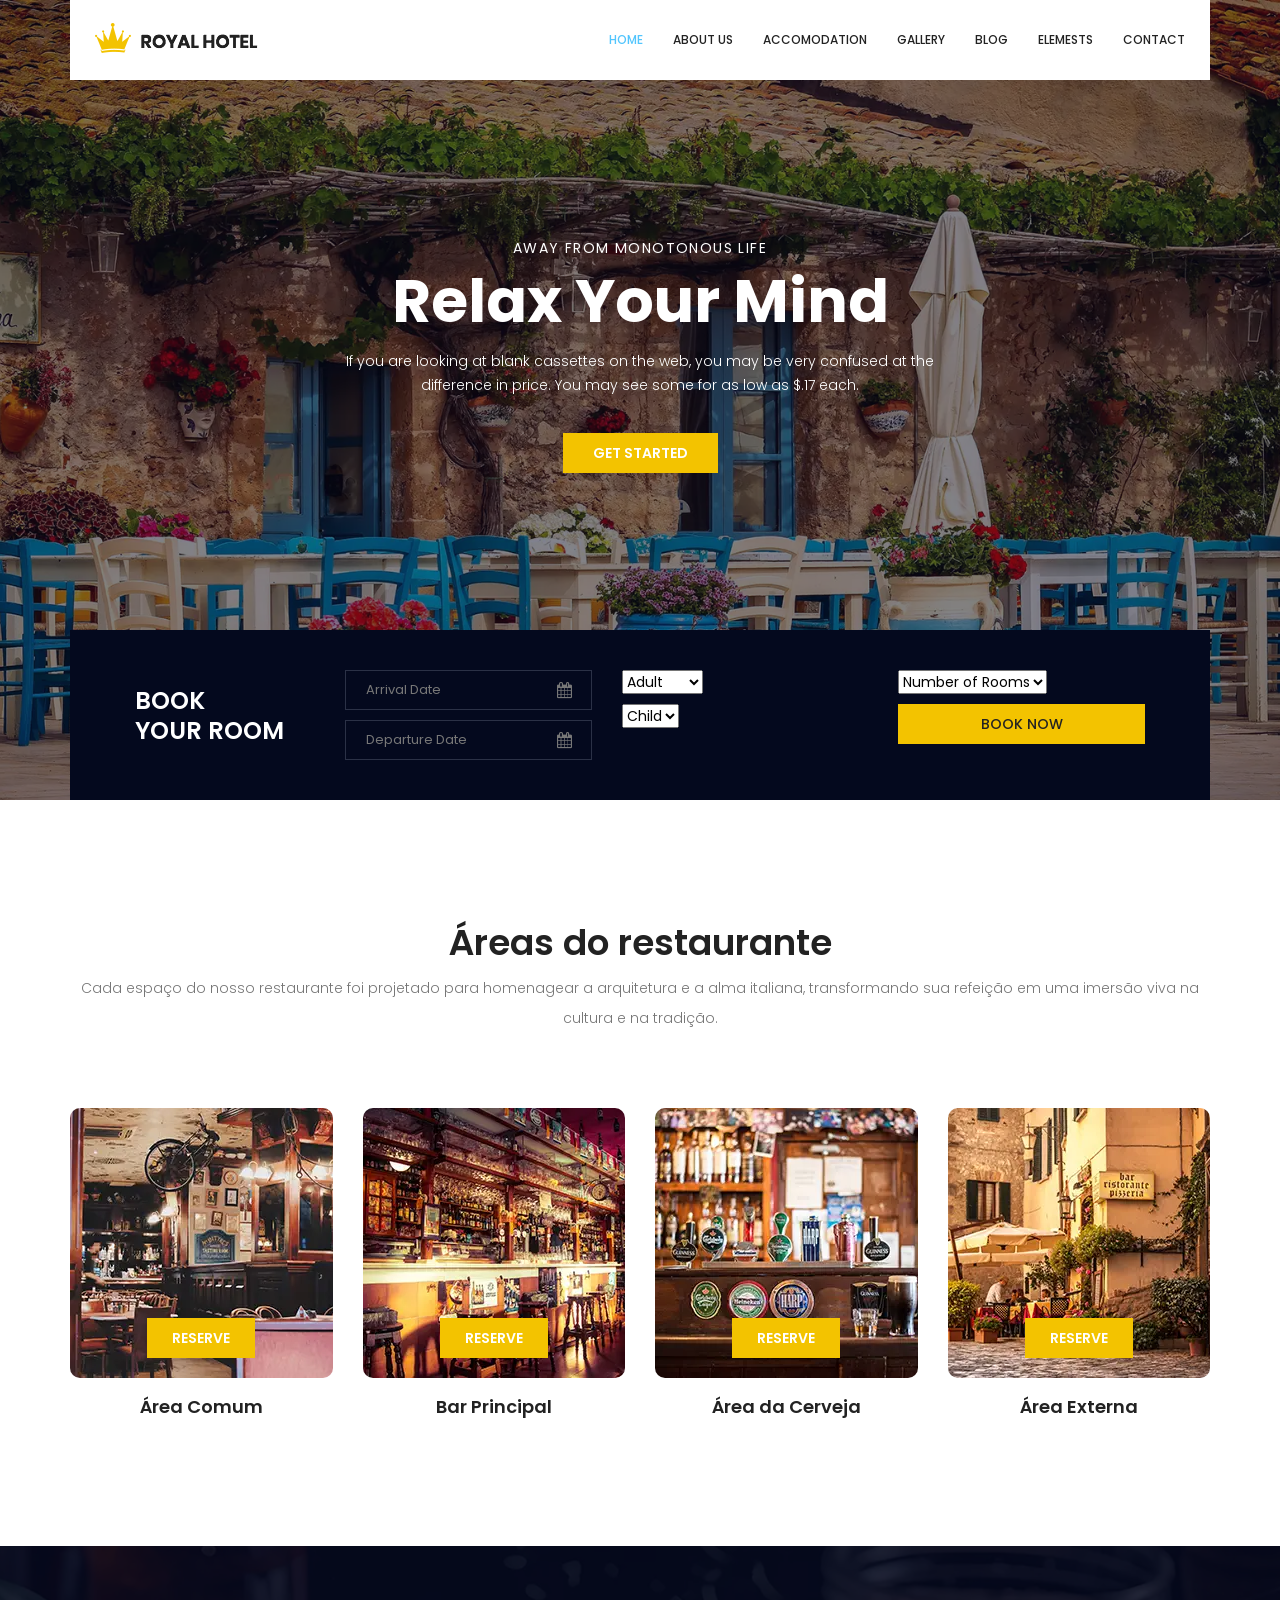
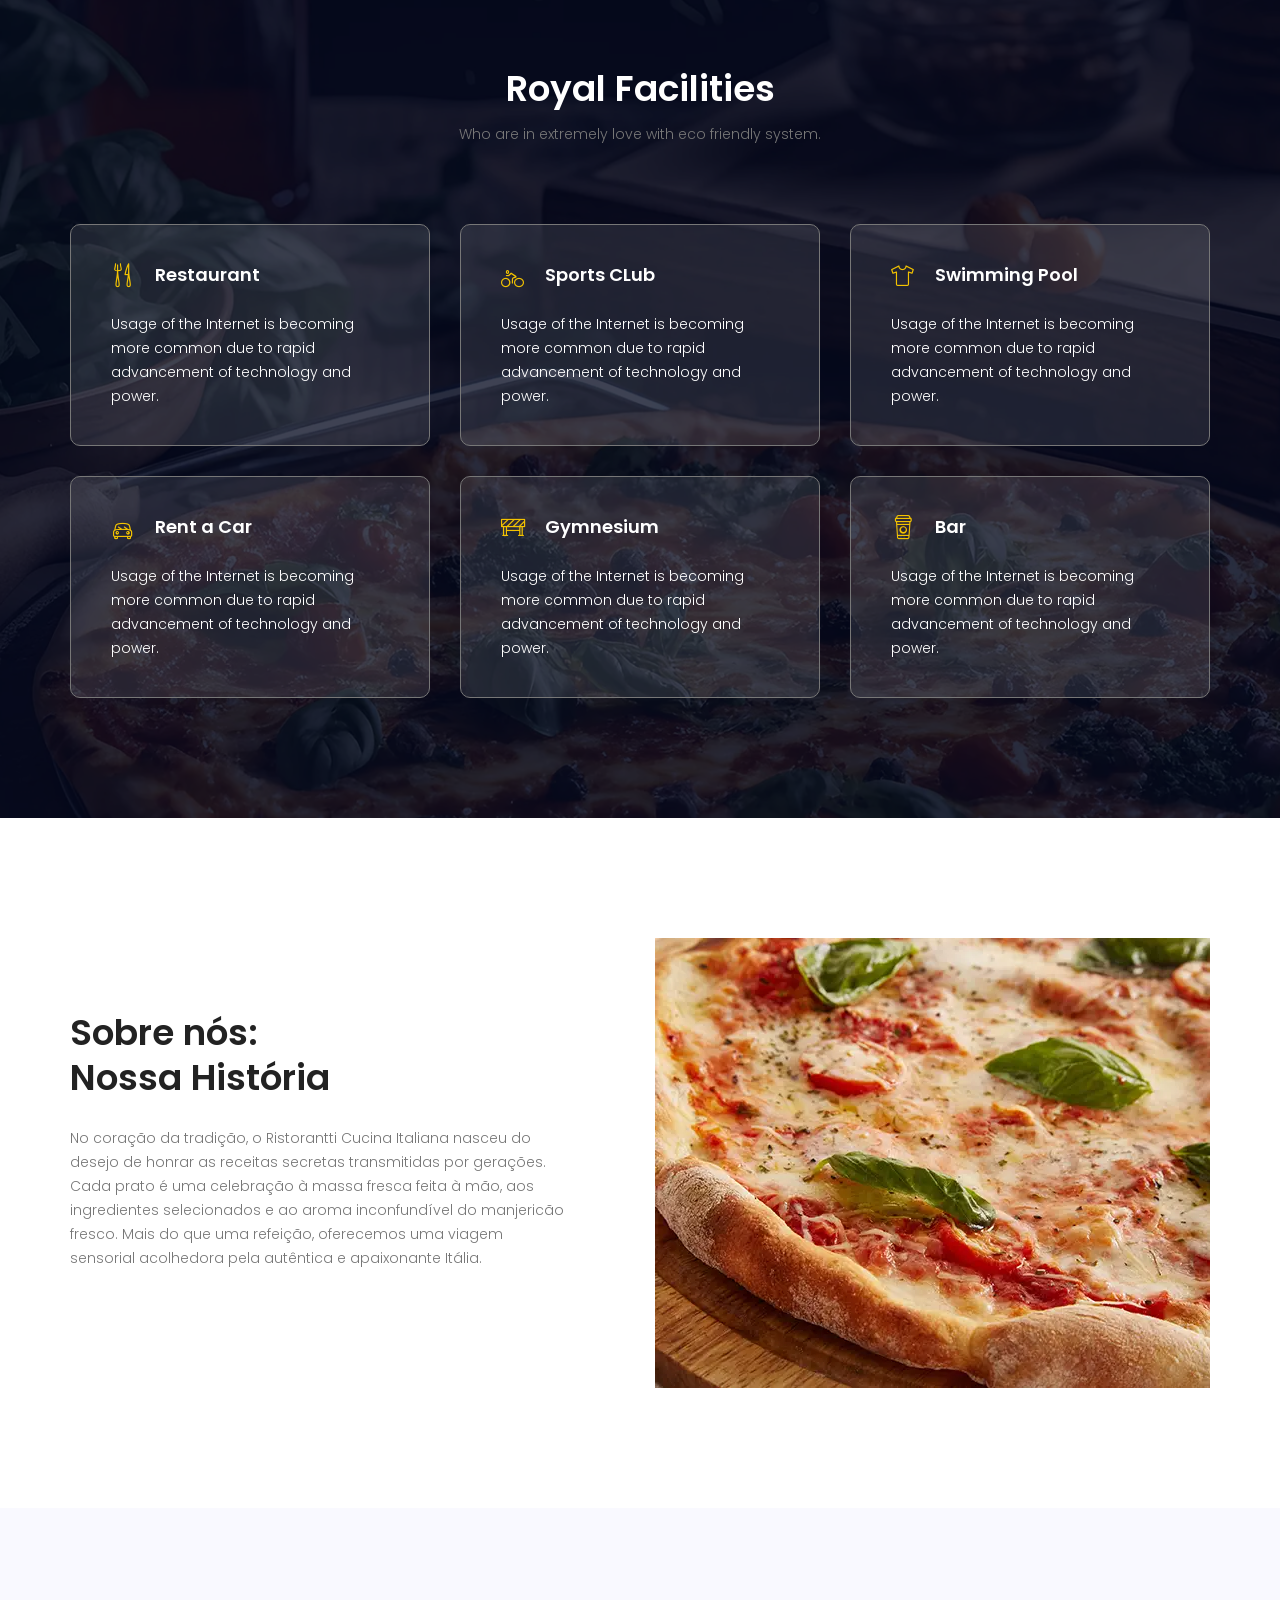
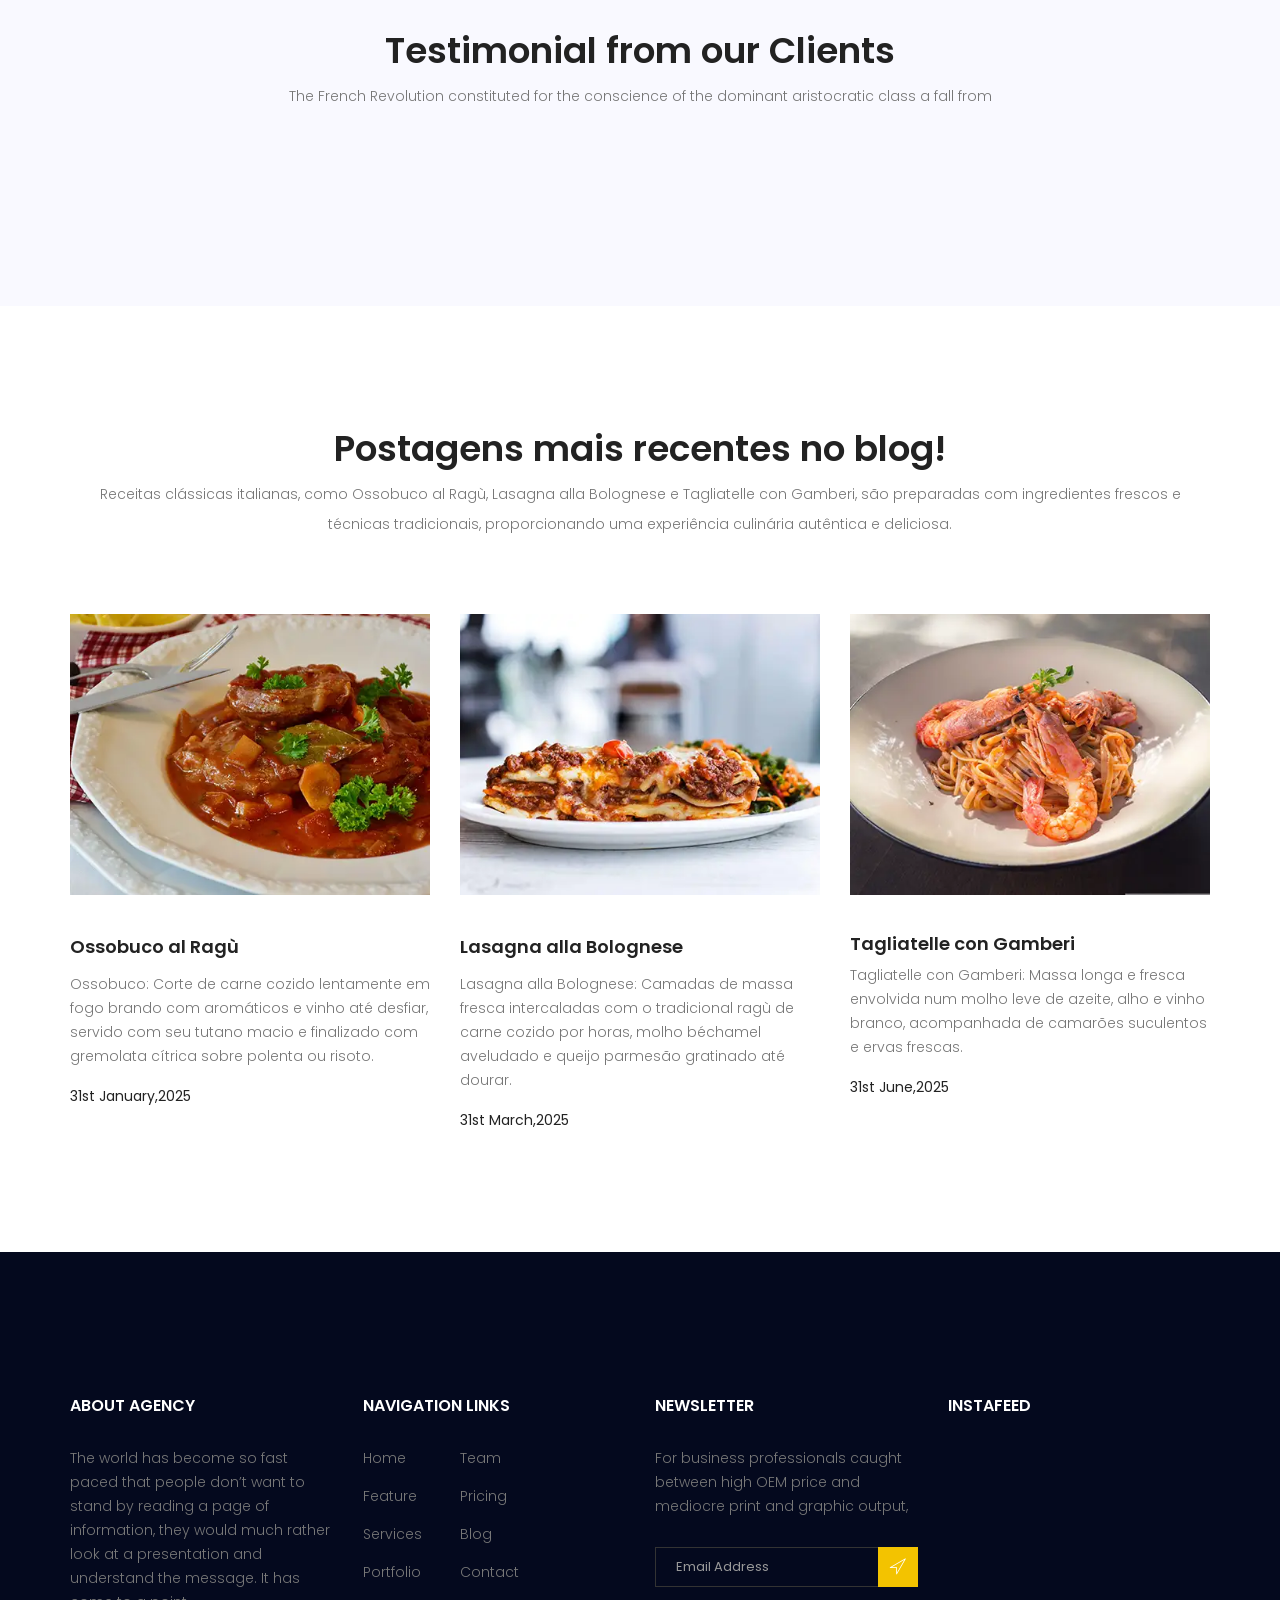
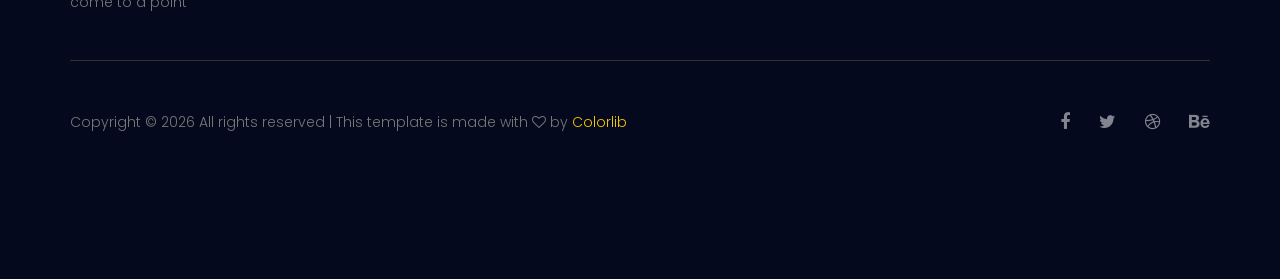
==== royal-master/index.html @ 8caa5939 "versão restaurante italiano - index" ====
<!doctype html>
<html lang="en">
  <head>
    <!-- Required meta tags -->
    <meta charset="utf-8" />
    <meta
      name="viewport"
      content="width=device-width, initial-scale=1, shrink-to-fit=no"
    />
    <link rel="icon" href="image/favicon.png" type="image/png" />
    <title>Royal Hotel</title>
    <!-- Bootstrap CSS -->
    <link rel="stylesheet" href="css/bootstrap.css" />
    <link rel="stylesheet" href="vendors/linericon/style.css" />
    <link rel="stylesheet" href="css/font-awesome.min.css" />
    <link rel="stylesheet" href="vendors/owl-carousel/owl.carousel.min.css" />
    <link
      rel="stylesheet"
      href="vendors/bootstrap-datepicker/bootstrap-datetimepicker.min.css"
    />
    <link rel="stylesheet" href="vendors/nice-select/css/nice-select.css" />
    <link rel="stylesheet" href="vendors/owl-carousel/owl.carousel.min.css" />
    <!-- main css -->
    <link rel="stylesheet" href="css/style.css" />
    <link rel="stylesheet" href="css/responsive.css" />
  </head>
  <body>
    <!--================Header Area =================-->
    <header class="header_area">
      <div class="container">
        <nav class="navbar navbar-expand-lg navbar-light">
          <!-- Brand and toggle get grouped for better mobile display -->
          <a class="navbar-brand logo_h" href="index.html"
            ><img src="image/Logo.png" alt=""
          /></a>
          <button
            class="navbar-toggler"
            type="button"
            data-toggle="collapse"
            data-target="#navbarSupportedContent"
            aria-controls="navbarSupportedContent"
            aria-expanded="false"
            aria-label="Toggle navigation"
          >
            <span class="icon-bar"></span>
            <span class="icon-bar"></span>
            <span class="icon-bar"></span>
          </button>
          <!-- Collect the nav links, forms, and other content for toggling -->
          <div
            class="collapse navbar-collapse offset"
            id="navbarSupportedContent"
          >
            <ul class="nav navbar-nav menu_nav ml-auto">
              <li class="nav-item active">
                <a class="nav-link" href="index.html">Home</a>
              </li>
              <li class="nav-item">
                <a class="nav-link" href="about.html">About us</a>
              </li>
              <li class="nav-item">
                <a class="nav-link" href="accomodation.html">Accomodation</a>
              </li>
              <li class="nav-item">
                <a class="nav-link" href="gallery.html">Gallery</a>
              </li>
              <li class="nav-item submenu dropdown">
                <a
                  href="#"
                  class="nav-link dropdown-toggle"
                  data-toggle="dropdown"
                  role="button"
                  aria-haspopup="true"
                  aria-expanded="false"
                  >Blog</a
                >
                <ul class="dropdown-menu">
                  <li class="nav-item">
                    <a class="nav-link" href="blog.html">Blog</a>
                  </li>
                  <li class="nav-item">
                    <a class="nav-link" href="blog-single.html">Blog Details</a>
                  </li>
                </ul>
              </li>
              <li class="nav-item">
                <a class="nav-link" href="elements.html">Elemests</a>
              </li>
              <li class="nav-item">
                <a class="nav-link" href="contact.html">Contact</a>
              </li>
            </ul>
          </div>
        </nav>
      </div>
    </header>
    <!--================Header Area =================-->

    <!--================Banner Area =================-->
    <section class="banner_area">
      <div class="booking_table d_flex align-items-center">
        <div
          class="overlay bg-parallax"
          data-stellar-ratio="0.9"
          data-stellar-vertical-offset="0"
          data-background=""
        ></div>
        <div class="container">
          <div class="banner_content text-center">
            <h6>Away from monotonous life</h6>
            <h2>Relax Your Mind</h2>
            <p>
              If you are looking at blank cassettes on the web, you may be very
              confused at the<br />
              difference in price. You may see some for as low as $.17 each.
            </p>
            <a href="#" class="btn theme_btn button_hover">Get Started</a>
          </div>
        </div>
      </div>
      <div class="hotel_booking_area position">
        <div class="container">
          <div class="hotel_booking_table">
            <div class="col-md-3">
              <h2>
                Book<br />
                Your Room
              </h2>
            </div>
            <div class="col-md-9">
              <div class="boking_table">
                <div class="row">
                  <div class="col-md-4">
                    <div class="book_tabel_item">
                      <div class="form-group">
                        <div class="input-group date" id="datetimepicker11">
                          <input
                            type="text"
                            class="form-control"
                            placeholder="Arrival Date"
                          />
                          <span class="input-group-addon">
                            <i class="fa fa-calendar" aria-hidden="true"></i>
                          </span>
                        </div>
                      </div>
                      <div class="form-group">
                        <div class="input-group date" id="datetimepicker1">
                          <input
                            type="text"
                            class="form-control"
                            placeholder="Departure Date"
                          />
                          <span class="input-group-addon">
                            <i class="fa fa-calendar" aria-hidden="true"></i>
                          </span>
                        </div>
                      </div>
                    </div>
                  </div>
                  <div class="col-md-4">
                    <div class="book_tabel_item">
                      <div class="input-group">
                        <select class="wide">
                          <option data-display="Adult">Adult</option>
                          <option value="1">Old</option>
                          <option value="2">Younger</option>
                          <option value="3">Potato</option>
                        </select>
                      </div>
                      <div class="input-group">
                        <select class="wide">
                          <option data-display="Child">Child</option>
                          <option value="1">Child</option>
                          <option value="2">Baby</option>
                          <option value="3">Child</option>
                        </select>
                      </div>
                    </div>
                  </div>
                  <div class="col-md-4">
                    <div class="book_tabel_item">
                      <div class="input-group">
                        <select class="wide">
                          <option data-display="Child">Number of Rooms</option>
                          <option value="1">Room 01</option>
                          <option value="2">Room 02</option>
                          <option value="3">Room 03</option>
                        </select>
                      </div>
                      <a class="book_now_btn button_hover" href="#">Book Now</a>
                    </div>
                  </div>
                </div>
              </div>
            </div>
          </div>
        </div>
      </div>
    </section>
    <!--================Banner Area =================-->

    <!--================ Accomodation Area  =================-->
    <section class="accomodation_area section_gap">
      <div class="container">
        <div class="section_title text-center">
          <h2 class="title_color">Áreas do restaurante</h2>
          <p>
            Cada espaço do nosso restaurante foi projetado para homenagear 
            a arquitetura e a alma italiana, transformando sua refeição em 
            uma imersão viva na cultura e na tradição.
          </p>
        </div>
        <div class="row mb_30">
          <div class="col-lg-3 col-sm-6">
            <div class="accomodation_item text-center">
              <div class="hotel_img">
                <img
                  src="image/interno1.webp"
                  alt="imagem interna do restaurante"
                />
                <a href="#" class="btn theme_btn button_hover">Reserve</a>
              </div>
              <a href="#"><h4 class="sec_h4">Área Comum</h4></a>
            </div>
          </div>
          <div class="col-lg-3 col-sm-6">
            <div class="accomodation_item text-center">
              <div class="hotel_img">
                <img src="image/interno2.webp" alt="imagem interna do bar" />
                <a href="#" class="btn theme_btn button_hover">Reserve</a>
              </div>
              <a href="#"><h4 class="sec_h4">Bar Principal</h4></a>
            </div>
          </div>
          <div class="col-lg-3 col-sm-6">
            <div class="accomodation_item text-center">
              <div class="hotel_img">
                <img src="image/interno3.webp" alt="imagem do bar" />
                <a href="#" class="btn theme_btn button_hover">Reserve</a>
              </div>
              <a href="#"><h4 class="sec_h4">Área da Cerveja</h4></a>
            </div>
          </div>
          <div class="col-lg-3 col-sm-6">
            <div class="accomodation_item text-center">
              <div class="hotel_img">
                <img
                  src="image/interno4.webp"
                  alt="imagem externa do restaurante"
                />
                <a href="#" class="btn theme_btn button_hover">Reserve</a>
              </div>
              <a href="#"><h4 class="sec_h4">Área Externa</h4></a>
            </div>
          </div>
        </div>
      </div>
    </section>
    <!--================ Accomodation Area  =================-->

    <!--================ Facilities Area  =================-->
    <section class="facilities_area section_gap">
      <div
        class="overlay bg-parallax"
        data-stellar-ratio="0.8"
        data-stellar-vertical-offset="0"
        data-background=""
      ></div>
      <div class="container">
        <div class="section_title text-center">
          <h2 class="title_w">Royal Facilities</h2>
          <p>Who are in extremely love with eco friendly system.</p>
        </div>
        <div class="row mb_30">
          <div class="col-lg-4 col-md-6">
            <div class="facilities_item">
              <h4 class="sec_h4"><i class="lnr lnr-dinner"></i>Restaurant</h4>
              <p>
                Usage of the Internet is becoming more common due to rapid
                advancement of technology and power.
              </p>
            </div>
          </div>
          <div class="col-lg-4 col-md-6">
            <div class="facilities_item">
              <h4 class="sec_h4"><i class="lnr lnr-bicycle"></i>Sports CLub</h4>
              <p>
                Usage of the Internet is becoming more common due to rapid
                advancement of technology and power.
              </p>
            </div>
          </div>
          <div class="col-lg-4 col-md-6">
            <div class="facilities_item">
              <h4 class="sec_h4"><i class="lnr lnr-shirt"></i>Swimming Pool</h4>
              <p>
                Usage of the Internet is becoming more common due to rapid
                advancement of technology and power.
              </p>
            </div>
          </div>
          <div class="col-lg-4 col-md-6">
            <div class="facilities_item">
              <h4 class="sec_h4"><i class="lnr lnr-car"></i>Rent a Car</h4>
              <p>
                Usage of the Internet is becoming more common due to rapid
                advancement of technology and power.
              </p>
            </div>
          </div>
          <div class="col-lg-4 col-md-6">
            <div class="facilities_item">
              <h4 class="sec_h4">
                <i class="lnr lnr-construction"></i>Gymnesium
              </h4>
              <p>
                Usage of the Internet is becoming more common due to rapid
                advancement of technology and power.
              </p>
            </div>
          </div>
          <div class="col-lg-4 col-md-6">
            <div class="facilities_item">
              <h4 class="sec_h4"><i class="lnr lnr-coffee-cup"></i>Bar</h4>
              <p>
                Usage of the Internet is becoming more common due to rapid
                advancement of technology and power.
              </p>
            </div>
          </div>
        </div>
      </div>
    </section>
    <!--================ Facilities Area  =================-->

    <!--================ About History Area  =================-->
    <section class="about_history_area section_gap">
      <div class="container">
        <div class="row">
          <div class="col-md-6 d_flex align-items-center">
            <div class="about_content">
              <h2 class="title title_color">
                Sobre nós: <br />Nossa História<br />
              </h2>
              <p>
                No coração da tradição, o Ristorantti Cucina Italiana nasceu 
                do desejo de honrar as receitas secretas transmitidas por gerações. 
                Cada prato é uma celebração à massa fresca feita à mão, aos ingredientes 
                selecionados e ao aroma inconfundível do manjericão fresco. Mais do que uma 
                refeição, oferecemos uma viagem sensorial acolhedora pela autêntica e apaixonante Itália.
              </p>
            </div>
          </div>
          <div class="col-md-6">
            <img class="img-fluid" src="image/pizza1.webp" alt="img" />
          </div>
        </div>
      </div>
    </section>
    <!--================ About History Area  =================-->

    <!--================ Testimonial Area  =================-->
    <section class="testimonial_area section_gap">
      <div class="container">
        <div class="section_title text-center">
          <h2 class="title_color">Testimonial from our Clients</h2>
          <p>
            The French Revolution constituted for the conscience of the dominant
            aristocratic class a fall from
          </p>
        </div>
        <div class="testimonial_slider owl-carousel">
          <div class="media testimonial_item">
            <img class="rounded-circle" src="image/testtimonial-1.jpg" alt="" />
            <div class="media-body">
              <p>
                As conscious traveling Paupers we must always be concerned about
                our dear Mother Earth. If you think about it, you travel across
                her face, and She is the
              </p>
              <a href="#"><h4 class="sec_h4">Fanny Spencer</h4></a>
              <div class="star">
                <a href="#"><i class="fa fa-star"></i></a>
                <a href="#"><i class="fa fa-star"></i></a>
                <a href="#"><i class="fa fa-star"></i></a>
                <a href="#"><i class="fa fa-star"></i></a>
                <a href="#"><i class="fa fa-star-half-o"></i></a>
              </div>
            </div>
          </div>
          <div class="media testimonial_item">
            <img class="rounded-circle" src="image/testtimonial-1.jpg" alt="" />
            <div class="media-body">
              <p>
                As conscious traveling Paupers we must always be concerned about
                our dear Mother Earth. If you think about it, you travel across
                her face, and She is the
              </p>
              <a href="#"><h4 class="sec_h4">Fanny Spencer</h4></a>
              <div class="star">
                <a href="#"><i class="fa fa-star"></i></a>
                <a href="#"><i class="fa fa-star"></i></a>
                <a href="#"><i class="fa fa-star"></i></a>
                <a href="#"><i class="fa fa-star"></i></a>
                <a href="#"><i class="fa fa-star-half-o"></i></a>
              </div>
            </div>
          </div>
          <div class="media testimonial_item">
            <img class="rounded-circle" src="image/testtimonial-1.jpg" alt="" />
            <div class="media-body">
              <p>
                As conscious traveling Paupers we must always be concerned about
                our dear Mother Earth. If you think about it, you travel across
                her face, and She is the
              </p>
              <a href="#"><h4 class="sec_h4">Fanny Spencer</h4></a>
              <div class="star">
                <a href="#"><i class="fa fa-star"></i></a>
                <a href="#"><i class="fa fa-star"></i></a>
                <a href="#"><i class="fa fa-star"></i></a>
                <a href="#"><i class="fa fa-star"></i></a>
                <a href="#"><i class="fa fa-star-half-o"></i></a>
              </div>
            </div>
          </div>
          <div class="media testimonial_item">
            <img class="rounded-circle" src="image/testtimonial-1.jpg" alt="" />
            <div class="media-body">
              <p>
                As conscious traveling Paupers we must always be concerned about
                our dear Mother Earth. If you think about it, you travel across
                her face, and She is the
              </p>
              <a href="#"><h4 class="sec_h4">Fanny Spencer</h4></a>
              <div class="star">
                <a href="#"><i class="fa fa-star"></i></a>
                <a href="#"><i class="fa fa-star"></i></a>
                <a href="#"><i class="fa fa-star"></i></a>
                <a href="#"><i class="fa fa-star"></i></a>
                <a href="#"><i class="fa fa-star-half-o"></i></a>
              </div>
            </div>
          </div>
        </div>
      </div>
    </section>
    <!--================ Testimonial Area  =================-->

    <!--================ Latest Blog Area  =================-->
    <section class="latest_blog_area section_gap">
      <div class="container">
        <div class="section_title text-center">
          <h2 class="title_color">Postagens mais recentes no blog!</h2>
          <p>
            Receitas clássicas italianas, como Ossobuco al Ragù, 
            Lasagna alla Bolognese e Tagliatelle con Gamberi, são 
            preparadas com ingredientes frescos e técnicas tradicionais, 
            proporcionando uma experiência culinária autêntica e deliciosa.
          </p>
        </div>
        <div class="row mb_30">
          <div class="col-lg-4 col-md-6">
            <div class="single-recent-blog-post">
              <div class="thumb">
                <img
                  class="img-fluid"
                  src="image/blog/ossobuco.webp"
                  alt="post"
                />
              </div>
              <div class="details">
                <a href="#"><h4 class="sec_h4">Ossobuco al Ragù</h4></a>
                <p>
                  Ossobuco: Corte de carne cozido lentamente em fogo brando com
                  aromáticos e vinho até desfiar, servido com seu tutano macio e
                  finalizado com gremolata cítrica sobre polenta ou risoto.
                </p>
                <h6 class="date title_color">31st January,2025</h6>
              </div>
            </div>
          </div>
          <div class="col-lg-4 col-md-6">
            <div class="single-recent-blog-post">
              <div class="thumb">
                <img
                  class="img-fluid"
                  src="image/blog/lasanha.webp"
                  alt="post"
                />
              </div>
              <div class="details">
                <a href="#"><h4 class="sec_h4">Lasagna alla Bolognese</h4></a>
                <p>
                  Lasagna alla Bolognese: Camadas de massa 
                  fresca intercaladas com o tradicional 
                  ragù de carne cozido por horas, molho béchamel aveludado 
                  e queijo parmesão gratinado até dourar.
                </p>
                <h6 class="date title_color">31st March,2025</h6>
              </div>
            </div>
          </div>
          <div class="col-lg-4 col-md-6">
            <div class="single-recent-blog-post">
              <div class="thumb">
                <img
                  class="img-fluid"
                  src="image/blog/shrimp-pasta.webp"
                  alt="post"
                />
              </div>
              <div class="details">
                </div>
                <a href="#"
                  ><h4 class="sec_h4">
                    Tagliatelle con Gamberi
                  </h4></a
                >
                <p>
                  Tagliatelle con Gamberi: Massa longa e fresca envolvida
                   num molho leve de azeite, 
                  alho e vinho branco, acompanhada de camarões 
                  suculentos e ervas frescas.
                </p>
                <h6 class="date title_color">31st June,2025</h6>
              </div>
            </div>
          </div>
        </div>
      </div>
    </section>
    <!--================ Recent Area  =================-->

    <!--================ start footer Area  =================-->
    <footer class="footer-area section_gap">
      <div class="container">
        <div class="row">
          <div class="col-lg-3 col-md-6 col-sm-6">
            <div class="single-footer-widget">
              <h6 class="footer_title">About Agency</h6>
              <p>
                The world has become so fast paced that people don’t want to
                stand by reading a page of information, they would much rather
                look at a presentation and understand the message. It has come
                to a point
              </p>
            </div>
          </div>
          <div class="col-lg-3 col-md-6 col-sm-6">
            <div class="single-footer-widget">
              <h6 class="footer_title">Navigation Links</h6>
              <div class="row">
                <div class="col-4">
                  <ul class="list_style">
                    <li><a href="#">Home</a></li>
                    <li><a href="#">Feature</a></li>
                    <li><a href="#">Services</a></li>
                    <li><a href="#">Portfolio</a></li>
                  </ul>
                </div>
                <div class="col-4">
                  <ul class="list_style">
                    <li><a href="#">Team</a></li>
                    <li><a href="#">Pricing</a></li>
                    <li><a href="#">Blog</a></li>
                    <li><a href="#">Contact</a></li>
                  </ul>
                </div>
              </div>
            </div>
          </div>
          <div class="col-lg-3 col-md-6 col-sm-6">
            <div class="single-footer-widget">
              <h6 class="footer_title">Newsletter</h6>
              <p>
                For business professionals caught between high OEM price and
                mediocre print and graphic output,
              </p>
              <div id="mc_embed_signup">
                <form
                  target="_blank"
                  action="https://spondonit.us12.list-manage.com/subscribe/post?u=1462626880ade1ac87bd9c93a&amp;id=92a4423d01"
                  method="get"
                  class="subscribe_form relative"
                >
                  <div class="input-group d-flex flex-row">
                    <input
                      name="EMAIL"
                      placeholder="Email Address"
                      onfocus="this.placeholder = ''"
                      onblur="this.placeholder = 'Email Address '"
                      required=""
                      type="email"
                    />
                    <button class="btn sub-btn">
                      <span class="lnr lnr-location"></span>
                    </button>
                  </div>
                  <div class="mt-10 info"></div>
                </form>
              </div>
            </div>
          </div>
          <div class="col-lg-3 col-md-6 col-sm-6">
            <div class="single-footer-widget instafeed">
              <h6 class="footer_title">InstaFeed</h6>
              <ul class="list_style instafeed d-flex flex-wrap">
                <li><img src="image/instagram/Image-01.jpg" alt="" /></li>
                <li><img src="image/instagram/Image-02.jpg" alt="" /></li>
                <li><img src="image/instagram/Image-03.jpg" alt="" /></li>
                <li><img src="image/instagram/Image-04.jpg" alt="" /></li>
                <li><img src="image/instagram/Image-05.jpg" alt="" /></li>
                <li><img src="image/instagram/Image-06.jpg" alt="" /></li>
                <li><img src="image/instagram/Image-07.jpg" alt="" /></li>
                <li><img src="image/instagram/Image-08.jpg" alt="" /></li>
              </ul>
            </div>
          </div>
        </div>
        <div class="border_line"></div>
        <div
          class="row footer-bottom d-flex justify-content-between align-items-center"
        >
          <p class="col-lg-8 col-sm-12 footer-text m-0">
            <!-- Link back to Colorlib can't be removed. Template is licensed under CC BY 3.0. -->
            Copyright &copy;
            <script>
              document.write(new Date().getFullYear());
            </script>
            All rights reserved | This template is made with
            <i class="fa fa-heart-o" aria-hidden="true"></i> by
            <a href="https://colorlib.com" target="_blank">Colorlib</a>
            <!-- Link back to Colorlib can't be removed. Template is licensed under CC BY 3.0. -->
          </p>
          <div class="col-lg-4 col-sm-12 footer-social">
            <a href="#"><i class="fa fa-facebook"></i></a>
            <a href="#"><i class="fa fa-twitter"></i></a>
            <a href="#"><i class="fa fa-dribbble"></i></a>
            <a href="#"><i class="fa fa-behance"></i></a>
          </div>
        </div>
      </div>
    </footer>
    <!--================ End footer Area  =================-->

    <!-- Optional JavaScript -->
    <!-- jQuery first, then Popper.js, then Bootstrap JS -->
    <script src="js/jquery-3.2.1.min.js"></script>
    <script src="js/popper.js"></script>
    <script src="js/bootstrap.min.js"></script>
    <script src="vendors/owl-carousel/owl.carousel.min.js"></script>
    <script src="js/jquery.ajaxchimp.min.js"></script>
    <script src="js/mail-script.js"></script>
    <script src="vendors/bootstrap-datepicker/bootstrap-datetimepicker.min.js"></script>
    <script src="vendors/nice-select/js/jquery.nice-select.js"></script>
    <script src="js/mail-script.js"></script>
    <script src="js/stellar.js"></script>
    <script src="vendors/lightbox/simpleLightbox.min.js"></script>
    <script src="js/custom.js"></script>
  </body>
</html>
---- royal-master/vendors/linericon/style.css ----
@font-face {
	font-family: 'Linearicons-Free';
	src:url('fonts/Linearicons-Free.eot?w118d');
	src:url('fonts/Linearicons-Free.eot?#iefixw118d') format('embedded-opentype'),
		url('fonts/Linearicons-Free.woff2?w118d') format('woff2'),
		url('fonts/Linearicons-Free.woff?w118d') format('woff'),
		url('fonts/Linearicons-Free.ttf?w118d') format('truetype'),
		url('fonts/Linearicons-Free.svg?w118d#Linearicons-Free') format('svg');
	font-weight: normal;
	font-style: normal;
}

.lnr {
	font-family: 'Linearicons-Free';
	speak: none;
	font-style: normal;
	font-weight: normal;
	font-variant: normal;
	text-transform: none;
	line-height: 1;

	/* Better Font Rendering =========== */
	-webkit-font-smoothing: antialiased;
	-moz-osx-font-smoothing: grayscale;
}

.lnr-home:before {
	content: "\e800";
}
.lnr-apartment:before {
	content: "\e801";
}
.lnr-pencil:before {
	content: "\e802";
}
.lnr-magic-wand:before {
	content: "\e803";
}
.lnr-drop:before {
	content: "\e804";
}
.lnr-lighter:before {
	content: "\e805";
}
.lnr-poop:before {
	content: "\e806";
}
.lnr-sun:before {
	content: "\e807";
}
.lnr-moon:before {
	content: "\e808";
}
.lnr-cloud:before {
	content: "\e809";
}
.lnr-cloud-upload:before {
	content: "\e80a";
}
.lnr-cloud-download:before {
	content: "\e80b";
}
.lnr-cloud-sync:before {
	content: "\e80c";
}
.lnr-cloud-check:before {
	content: "\e80d";
}
.lnr-database:before {
	content: "\e80e";
}
.lnr-lock:before {
	content: "\e80f";
}
.lnr-cog:before {
	content: "\e810";
}
.lnr-trash:before {
	content: "\e811";
}
.lnr-dice:before {
	content: "\e812";
}
.lnr-heart:before {
	content: "\e813";
}
.lnr-star:before {
	content: "\e814";
}
.lnr-star-half:before {
	content: "\e815";
}
.lnr-star-empty:before {
	content: "\e816";
}
.lnr-flag:before {
	content: "\e817";
}
.lnr-envelope:before {
	content: "\e818";
}
.lnr-paperclip:before {
	content: "\e819";
}
.lnr-inbox:before {
	content: "\e81a";
}
.lnr-eye:before {
	content: "\e81b";
}
.lnr-printer:before {
	content: "\e81c";
}
.lnr-file-empty:before {
	content: "\e81d";
}
.lnr-file-add:before {
	content: "\e81e";
}
.lnr-enter:before {
	content: "\e81f";
}
.lnr-exit:before {
	content: "\e820";
}
.lnr-graduation-hat:before {
	content: "\e821";
}
.lnr-license:before {
	content: "\e822";
}
.lnr-music-note:before {
	content: "\e823";
}
.lnr-film-play:before {
	content: "\e824";
}
.lnr-camera-video:before {
	content: "\e825";
}
.lnr-camera:before {
	content: "\e826";
}
.lnr-picture:before {
	content: "\e827";
}
.lnr-book:before {
	content: "\e828";
}
.lnr-bookmark:before {
	content: "\e829";
}
.lnr-user:before {
	content: "\e82a";
}
.lnr-users:before {
	content: "\e82b";
}
.lnr-shirt:before {
	content: "\e82c";
}
.lnr-store:before {
	content: "\e82d";
}
.lnr-cart:before {
	content: "\e82e";
}
.lnr-tag:before {
	content: "\e82f";
}
.lnr-phone-handset:before {
	content: "\e830";
}
.lnr-phone:before {
	content: "\e831";
}
.lnr-pushpin:before {
	content: "\e832";
}
.lnr-map-marker:before {
	content: "\e833";
}
.lnr-map:before {
	content: "\e834";
}
.lnr-location:before {
	content: "\e835";
}
.lnr-calendar-full:before {
	content: "\e836";
}
.lnr-keyboard:before {
	content: "\e837";
}
.lnr-spell-check:before {
	content: "\e838";
}
.lnr-screen:before {
	content: "\e839";
}
.lnr-smartphone:before {
	content: "\e83a";
}
.lnr-tablet:before {
	content: "\e83b";
}
.lnr-laptop:before {
	content: "\e83c";
}
.lnr-laptop-phone:before {
	content: "\e83d";
}
.lnr-power-switch:before {
	content: "\e83e";
}
.lnr-bubble:before {
	content: "\e83f";
}
.lnr-heart-pulse:before {
	content: "\e840";
}
.lnr-construction:before {
	content: "\e841";
}
.lnr-pie-chart:before {
	content: "\e842";
}
.lnr-chart-bars:before {
	content: "\e843";
}
.lnr-gift:before {
	content: "\e844";
}
.lnr-diamond:before {
	content: "\e845";
}
.lnr-linearicons:before {
	content: "\e846";
}
.lnr-dinner:before {
	content: "\e847";
}
.lnr-coffee-cup:before {
	content: "\e848";
}
.lnr-leaf:before {
	content: "\e849";
}
.lnr-paw:before {
	content: "\e84a";
}
.lnr-rocket:before {
	content: "\e84b";
}
.lnr-briefcase:before {
	content: "\e84c";
}
.lnr-bus:before {
	content: "\e84d";
}
.lnr-car:before {
	content: "\e84e";
}
.lnr-train:before {
	content: "\e84f";
}
.lnr-bicycle:before {
	content: "\e850";
}
.lnr-wheelchair:before {
	content: "\e851";
}
.lnr-select:before {
	content: "\e852";
}
.lnr-earth:before {
	content: "\e853";
}
.lnr-smile:before {
	content: "\e854";
}
.lnr-sad:before {
	content: "\e855";
}
.lnr-neutral:before {
	content: "\e856";
}
.lnr-mustache:before {
	content: "\e857";
}
.lnr-alarm:before {
	content: "\e858";
}
.lnr-bullhorn:before {
	content: "\e859";
}
.lnr-volume-high:before {
	content: "\e85a";
}
.lnr-volume-medium:before {
	content: "\e85b";
}
.lnr-volume-low:before {
	content: "\e85c";
}
.lnr-volume:before {
	content: "\e85d";
}
.lnr-mic:before {
	content: "\e85e";
}
.lnr-hourglass:before {
	content: "\e85f";
}
.lnr-undo:before {
	content: "\e860";
}
.lnr-redo:before {
	content: "\e861";
}
.lnr-sync:before {
	content: "\e862";
}
.lnr-history:before {
	content: "\e863";
}
.lnr-clock:before {
	content: "\e864";
}
.lnr-download:before {
	content: "\e865";
}
.lnr-upload:before {
	content: "\e866";
}
.lnr-enter-down:before {
	content: "\e867";
}
.lnr-exit-up:before {
	content: "\e868";
}
.lnr-bug:before {
	content: "\e869";
}
.lnr-code:before {
	content: "\e86a";
}
.lnr-link:before {
	content: "\e86b";
}
.lnr-unlink:before {
	content: "\e86c";
}
.lnr-thumbs-up:before {
	content: "\e86d";
}
.lnr-thumbs-down:before {
	content: "\e86e";
}
.lnr-magnifier:before {
	content: "\e86f";
}
.lnr-cross:before {
	content: "\e870";
}
.lnr-menu:before {
	content: "\e871";
}
.lnr-list:before {
	content: "\e872";
}
.lnr-chevron-up:before {
	content: "\e873";
}
.lnr-chevron-down:before {
	content: "\e874";
}
.lnr-chevron-left:before {
	content: "\e875";
}
.lnr-chevron-right:before {
	content: "\e876";
}
.lnr-arrow-up:before {
	content: "\e877";
}
.lnr-arrow-down:before {
	content: "\e878";
}
.lnr-arrow-left:before {
	content: "\e879";
}
.lnr-arrow-right:before {
	content: "\e87a";
}
.lnr-move:before {
	content: "\e87b";
}
.lnr-warning:before {
	content: "\e87c";
}
.lnr-question-circle:before {
	content: "\e87d";
}
.lnr-menu-circle:before {
	content: "\e87e";
}
.lnr-checkmark-circle:before {
	content: "\e87f";
}
.lnr-cross-circle:before {
	content: "\e880";
}
.lnr-plus-circle:before {
	content: "\e881";
}
.lnr-circle-minus:before {
	content: "\e882";
}
.lnr-arrow-up-circle:before {
	content: "\e883";
}
.lnr-arrow-down-circle:before {
	content: "\e884";
}
.lnr-arrow-left-circle:before {
	content: "\e885";
}
.lnr-arrow-right-circle:before {
	content: "\e886";
}
.lnr-chevron-up-circle:before {
	content: "\e887";
}
.lnr-chevron-down-circle:before {
	content: "\e888";
}
.lnr-chevron-left-circle:before {
	content: "\e889";
}
.lnr-chevron-right-circle:before {
	content: "\e88a";
}
.lnr-crop:before {
	content: "\e88b";
}
.lnr-frame-expand:before {
	content: "\e88c";
}
.lnr-frame-contract:before {
	content: "\e88d";
}
.lnr-layers:before {
	content: "\e88e";
}
.lnr-funnel:before {
	content: "\e88f";
}
.lnr-text-format:before {
	content: "\e890";
}
.lnr-text-format-remove:before {
	content: "\e891";
}
.lnr-text-size:before {
	content: "\e892";
}
.lnr-bold:before {
	content: "\e893";
}
.lnr-italic:before {
	content: "\e894";
}
.lnr-underline:before {
	content: "\e895";
}
.lnr-strikethrough:before {
	content: "\e896";
}
.lnr-highlight:before {
	content: "\e897";
}
.lnr-text-align-left:before {
	content: "\e898";
}
.lnr-text-align-center:before {
	content: "\e899";
}
.lnr-text-align-right:before {
	content: "\e89a";
}
.lnr-text-align-justify:before {
	content: "\e89b";
}
.lnr-line-spacing:before {
	content: "\e89c";
}
.lnr-indent-increase:before {
	content: "\e89d";
}
.lnr-indent-decrease:before {
	content: "\e89e";
}
.lnr-pilcrow:before {
	content: "\e89f";
}
.lnr-direction-ltr:before {
	content: "\e8a0";
}
.lnr-direction-rtl:before {
	content: "\e8a1";
}
.lnr-page-break:before {
	content: "\e8a2";
}
.lnr-sort-alpha-asc:before {
	content: "\e8a3";
}
.lnr-sort-amount-asc:before {
	content: "\e8a4";
}
.lnr-hand:before {
	content: "\e8a5";
}
.lnr-pointer-up:before {
	content: "\e8a6";
}
.lnr-pointer-right:before {
	content: "\e8a7";
}
.lnr-pointer-down:before {
	content: "\e8a8";
}
.lnr-pointer-left:before {
	content: "\e8a9";
}
---- royal-master/vendors/nice-select/css/nice-select.css ----
.nice-select {
  -webkit-tap-highlight-color: transparent;
  background-color: #fff;
  border-radius: 5px;
  border: solid 1px #e8e8e8;
  box-sizing: border-box;
  clear: both;
  cursor: pointer;
  display: block;
  float: left;
  font-family: inherit;
  font-size: 14px;
  font-weight: normal;
  height: 42px;
  line-height: 40px;
  outline: none;
  padding-left: 18px;
  padding-right: 30px;
  position: relative;
  text-align: left !important;
  -webkit-transition: all 0.2s ease-in-out;
  transition: all 0.2s ease-in-out;
  -webkit-user-select: none;
     -moz-user-select: none;
      -ms-user-select: none;
          user-select: none;
  white-space: nowrap;
  width: auto; }
  .nice-select:hover {
    border-color: #dbdbdb; }
  .nice-select:active, .nice-select.open, .nice-select:focus {
    border-color: #999; }
  .nice-select:after {
    border-bottom: 2px solid #999;
    border-right: 2px solid #999;
    content: '';
    display: block;
    height: 5px;
    margin-top: -4px;
    pointer-events: none;
    position: absolute;
    right: 12px;
    top: 50%;
    -webkit-transform-origin: 66% 66%;
        -ms-transform-origin: 66% 66%;
            transform-origin: 66% 66%;
    -webkit-transform: rotate(45deg);
        -ms-transform: rotate(45deg);
            transform: rotate(45deg);
    -webkit-transition: all 0.15s ease-in-out;
    transition: all 0.15s ease-in-out;
    width: 5px; }
  .nice-select.open:after {
    -webkit-transform: rotate(-135deg);
        -ms-transform: rotate(-135deg);
            transform: rotate(-135deg); }
  .nice-select.open .list {
    opacity: 1;
    pointer-events: auto;
    -webkit-transform: scale(1) translateY(0);
        -ms-transform: scale(1) translateY(0);
            transform: scale(1) translateY(0); }
  .nice-select.disabled {
    border-color: #ededed;
    color: #999;
    pointer-events: none; }
    .nice-select.disabled:after {
      border-color: #cccccc; }
  .nice-select.wide {
    width: 100%; }
    .nice-select.wide .list {
      left: 0 !important;
      right: 0 !important; }
  .nice-select.right {
    float: right; }
    .nice-select.right .list {
      left: auto;
      right: 0; }
  .nice-select.small {
    font-size: 12px;
    height: 36px;
    line-height: 34px; }
    .nice-select.small:after {
      height: 4px;
      width: 4px; }
    .nice-select.small .option {
      line-height: 34px;
      min-height: 34px; }
  .nice-select .list {
    background-color: #fff;
    border-radius: 5px;
    box-shadow: 0 0 0 1px rgba(68, 68, 68, 0.11);
    box-sizing: border-box;
    margin-top: 4px;
    opacity: 0;
    overflow: hidden;
    padding: 0;
    pointer-events: none;
    position: absolute;
    top: 100%;
    left: 0;
    -webkit-transform-origin: 50% 0;
        -ms-transform-origin: 50% 0;
            transform-origin: 50% 0;
    -webkit-transform: scale(0.75) translateY(-21px);
        -ms-transform: scale(0.75) translateY(-21px);
            transform: scale(0.75) translateY(-21px);
    -webkit-transition: all 0.2s cubic-bezier(0.5, 0, 0, 1.25), opacity 0.15s ease-out;
    transition: all 0.2s cubic-bezier(0.5, 0, 0, 1.25), opacity 0.15s ease-out;
    z-index: 9; }
    .nice-select .list:hover .option:not(:hover) {
      background-color: transparent !important; }
  .nice-select .option {
    cursor: pointer;
    font-weight: 400;
    line-height: 40px;
    list-style: none;
    min-height: 40px;
    outline: none;
    padding-left: 18px;
    padding-right: 29px;
    text-align: left;
    -webkit-transition: all 0.2s;
    transition: all 0.2s; }
    .nice-select .option:hover, .nice-select .option.focus, .nice-select .option.selected.focus {
      background-color: #f6f6f6; }
    .nice-select .option.selected {
      font-weight: bold; }
    .nice-select .option.disabled {
      background-color: transparent;
      color: #999;
      cursor: default; }

.no-csspointerevents .nice-select .list {
  display: none; }

.no-csspointerevents .nice-select.open .list {
  display: block; }
---- royal-master/css/style.css ----
/*----------------------------------------------------
@File: Default Styles
@Author: Rocky
@URL: http://wethemez.com
Author E-mail: rockybd1995@gmail.com

This file contains the styling for the actual theme, this
is the file you need to edit to change the look of the
theme.
---------------------------------------------------- */
/*=====================================================================
@Template Name: Royal Hotel
@Author: Rocky
@Developed By: Rocky
@Developer URL: http://rocky.wethemez.com
Author E-mail: rockybd1995@gmail.com

@Default Styles

Table of Content:
01/ Variables
02/ predefin
03/ header
04/ button
05/ banner
06/ breadcrumb
07/ about
08/ team
09/ project 
10/ price 
11/ team 
12/ blog 
13/ video  
14/ features  
15/ career  
16/ contact 
17/ footer

=====================================================================*/
/*----------------------------------------------------*/
/*font Variables*/
/*Color Variables*/
/*=================== fonts ====================*/
@import url("https://fonts.googleapis.com/css?family=Poppins:300,400,500,600,700");
.col-md-offset-right-1, .col-lg-offset-right-1 {
  margin-right: 8.33333333%;
}

/*---------------------------------------------------- */
/*----------------------------------------------------*/
.list_style {
  list-style: none;
  margin: 0px;
  padding: 0px;
}

a {
  text-decoration: none;
  -webkit-transition: all 0.3s ease-in-out;
  -o-transition: all 0.3s ease-in-out;
  transition: all 0.3s ease-in-out;
}

a:hover, a:focus {
  text-decoration: none;
  outline: none;
}

.row.m0 {
  margin: 0px;
}

.p0 {
  padding: 0px;
}

.mt-30 {
  margin-top: 30px;
}

.mt-25 {
  margin-top: 25px;
}

body {
  line-height: 24px;
  font-size: 14px;
  font-family: "Poppins", sans-serif;
  font-weight: 300;
  color: #777777;
}

section {
  background: #fff;
}

h1, h2, h3, h4, h5, h6 {
  font-family: "Poppins", sans-serif;
  font-weight: 600;
}

button:focus {
  outline: none;
}

@media (min-width: 1200px) {
  .container {
    max-width: 1170px;
  }
}

.section_gap {
  padding: 120px 0;
}

.d_flex {
  display: -webkit-box;
  display: -ms-flexbox;
  display: flex;
}

.row_reverse {
  -webkit-box-orient: horizontal;
  -webkit-box-direction: reverse;
  -ms-flex-direction: row-reverse;
  flex-direction: row-reverse;
}

.mb_30 {
  margin-bottom: -30px;
}

.section_title {
  margin-bottom: 75px;
}

.section_title h2 {
  font-size: 36px;
  line-height: 45px;
  font-weight: 600;
}

.section_title p {
  font-size: 14px;
  line-height: 30px;
  color: #777777;
  margin-bottom: 0px;
}

.title_color {
  color: #222222;
}

.title_w {
  color: #fff;
}

.title {
  font-size: 36px;
  line-height: 45px;
  font-weight: 600;
}

/*---------------------------------------------------- */
/*----------------------------------------------------*/
.theme_btn {
  font-size: 14px;
  line-height: 30px;
  text-transform: uppercase;
  color: #fff;
  font-weight: 600;
  background: #f3c300;
  padding: 5px 30px;
}

.theme_btn:before {
  background: #f8b100;
}

.theme_btn:hover {
  color: #fff;
}

.white_btn {
  background: #fff;
  padding: 0px 40px;
  line-height: 40px;
  font-size: 14px;
  color: #222222;
  font-family: "Poppins", sans-serif;
  font-weight: 500;
}

.button_hover {
  border-radius: 0px;
  position: relative;
  z-index: 1;
  -webkit-transition: all 0.3s linear;
  -o-transition: all 0.3s linear;
  transition: all 0.3s linear;
  overflow: hidden;
  border: 0px;
  display: inline-block;
  text-align: center;
}

.button_hover:before {
  content: "";
  width: 100%;
  height: 100%;
  left: 0;
  top: 0;
  position: absolute;
  -webkit-transform: translateX(-100%);
  -ms-transform: translateX(-100%);
  transform: translateX(-100%);
  z-index: -1;
  background: #f8b100;
  -webkit-transition: all 0.3s linear;
  -o-transition: all 0.3s linear;
  transition: all 0.3s linear;
  opacity: 0;
}

.button_hover:hover {
  color: #fff;
}

.button_hover:hover:before {
  -webkit-transform: translateX(0);
  -ms-transform: translateX(0);
  transform: translateX(0);
  opacity: 1;
}

.theme_btn_two {
  font-size: 14px;
  font-weight: 500;
  line-height: 30px;
  background: #222222;
  color: #fff;
  text-transform: uppercase;
  padding: 5px 29px;
}

.book_now_btn {
  width: 100%;
  display: block;
  background: #f3c300;
  color: #222222;
  text-transform: uppercase;
  font-size: 14px;
  line-height: 30px;
  font-weight: 500;
  padding: 5px 20px;
}

/*---------------------------------------------------- */
/*----------------------------------------------------*/
/*============== header css =============*/
.header_area {
  position: absolute;
  top: 0;
  left: 0;
  width: 100%;
  z-index: 20;
}

.header-top {
  padding: 3px 0px;
}

.header-top a {
  color: #fff;
  -webkit-transition: all 0.3s linear;
  -o-transition: all 0.3s linear;
  transition: all 0.3s linear;
}

.header-top a:hover {
  color: #f3c300;
}

.header-top ul {
  padding-left: 0px;
  margin-bottom: 0px;
}

.header-top ul li {
  display: inline-block;
  margin-right: 15px;
}

@media (max-width: 414px) {
  .header-top ul li {
    margin-right: 0px;
  }
}

.header-top .header-top-left a {
  margin-right: 8px;
  font-size: 12px;
  font-weight: 500;
  line-height: 20px;
  display: inline-block;
}

.header-top .header-top-right {
  text-align: right;
}

.header-top .header-top-right .header-social a {
  color: #fff;
  margin-left: 15px;
  -webkit-transition: all 0.3s linear;
  -o-transition: all 0.3s linear;
  transition: all 0.3s linear;
  font-size: 14px;
}

.header-top .header-top-right .header-social a:hover {
  color: #f3c300;
}

.navbar {
  padding: 0px;
  border: 0px;
  border-radius: 0px;
}

.navbar {
  background: #fff;
  padding: 0px 25px;
}

.navbar .logo_h {
  padding-top: 0px;
}

.navbar .menu_nav .nav-item .nav-link {
  font: 500 12px/80px "Poppins", sans-serif;
  color: #222222;
  text-transform: uppercase;
  padding: 0px;
}

.navbar .menu_nav .nav-item .nav-link:after {
  display: none;
}

.navbar .menu_nav .nav-item:hover .nav-link, .navbar .menu_nav .nav-item.active .nav-link {
  color: #52c5fd;
}

.navbar .menu_nav .nav-item.submenu {
  position: relative;
}

.navbar .menu_nav .nav-item.submenu ul {
  border: none;
  padding: 0px;
  border-radius: 0px;
  -webkit-box-shadow: none;
  box-shadow: none;
  margin: 0px;
  background: transparent;
}

@media (min-width: 992px) {
  .navbar .menu_nav .nav-item.submenu ul {
    position: absolute;
    top: 100%;
    left: 0px;
    min-width: 220px;
    text-align: left;
    opacity: 0;
    -webkit-transition: all 300ms ease-in;
    -o-transition: all 300ms ease-in;
    transition: all 300ms ease-in;
    visibility: hidden;
    display: block;
    border: none;
    padding: 0px;
    border-radius: 0px;
  }
}

.navbar .menu_nav .nav-item.submenu ul:before {
  content: "";
  width: 0;
  height: 0;
  border-style: solid;
  border-width: 10px 10px 0 10px;
  border-color: #eeeeee transparent transparent transparent;
  position: absolute;
  right: 24px;
  top: 45px;
  z-index: 3;
  opacity: 0;
  -webkit-transition: all 400ms linear;
  -o-transition: all 400ms linear;
  transition: all 400ms linear;
}

.navbar .menu_nav .nav-item.submenu ul .nav-item {
  display: block;
  float: none;
  margin-right: 0px;
  border-bottom: 1px solid #ededed;
  margin-left: 0px;
  background: #fff;
  -webkit-transition: all 0.4s linear;
  -o-transition: all 0.4s linear;
  transition: all 0.4s linear;
}

@media (min-width: 992px) {
  .navbar .menu_nav .nav-item.submenu ul .nav-item {
    margin-top: 10px;
  }
}

.navbar .menu_nav .nav-item.submenu ul .nav-item .nav-link {
  line-height: 45px;
  color: #222222;
  padding: 0px 30px;
  -webkit-transition: all 150ms linear;
  -o-transition: all 150ms linear;
  transition: all 150ms linear;
  display: block;
}

.navbar .menu_nav .nav-item.submenu ul .nav-item:last-child {
  border-bottom: none;
}

.navbar .menu_nav .nav-item.submenu ul .nav-item:hover .nav-link {
  background: #f0f0f0;
  color: #52c5fd;
}

@media (min-width: 992px) {
  .navbar .menu_nav .nav-item.submenu:hover ul {
    visibility: visible;
    opacity: 1;
  }
}

.navbar .menu_nav .nav-item.submenu:hover ul .nav-item {
  margin-top: 0px;
}

.navbar .menu_nav .nav-item + li {
  margin-left: 30px;
}

.menu_two {
  background: rgba(255, 255, 255, 0.15);
}

.menu_two .menu_nav .nav-item .nav-link {
  line-height: 60px;
  color: #fff;
}

.navbar_fixed {
  position: fixed;
  width: 100%;
  left: 0;
  background: #fff;
  top: 0;
  top: -50px;
  -webkit-transform: translateY(50px);
  -ms-transform: translateY(50px);
  transform: translateY(50px);
  -webkit-box-shadow: 0 0 30px rgba(0, 0, 0, 0.1);
  box-shadow: 0 0 30px rgba(0, 0, 0, 0.1);
  transition: transform 300ms ease, background 300ms ease, -webkit-transform 300ms ease;
}

.navbar_fixed .navbar {
  background: transparent;
}

.navbar_fixed .header-top {
  display: none;
}

.navbar_fixed.header_two {
  background: rgba(34, 34, 34, 0.9);
}

/*---------------------------------------------------- */
/*----------------------------------------------------*/
/*============= Start banner_area css =============*/
.banner_area {
  background: #04091e;
  position: relative;
  z-index: 1;
}

.banner_area .bg-parallax {
  background: url("../image/restaurante-cucina-italiana.webp") no-repeat scroll center 0/cover;
  opacity: 0.50;
}

.banner_area .position {
  width: 100%;
  bottom: 0;
  left: 0;
  position: absolute;
}

.booking_table {
  position: relative;
  overflow: hidden;
  width: 100%;
  min-height: 800px;
}

.overlay {
  position: absolute;
  left: 0;
  right: 0;
  top: 0;
  height: 125%;
  bottom: 0;
  z-index: -1;
}

.banner_content {
  color: #fff;
  margin-bottom: 94px;
}

.banner_content h6 {
  font-size: 14px;
  line-height: 30px;
  text-transform: uppercase;
  letter-spacing: 1.4px;
  font-weight: 400;
}

.banner_content h2 {
  font-size: 60px;
  line-height: 60px;
  font-weight: 700;
}

.banner_content p {
  font-weight: 300;
  font-size: 14px;
  line-height: 24px;
  padding: 10px 0px 20px;
}

/*============= End banner_area css =============*/
.hotel_booking_table {
  background: #04091e;
  -webkit-box-align: center;
  -ms-flex-align: center;
  align-items: center;
  padding: 40px 50px 30px;
  display: -webkit-box;
  display: -ms-flexbox;
  display: flex;
}

.hotel_booking_table h2 {
  font-size: 24px;
  line-height: 30px;
  color: #fff;
  text-transform: uppercase;
}

.boking_table {
  margin-left: -50px;
}

.book_tabel_item .form-group {
  margin-bottom: 0px;
}

.book_tabel_item .form-group .input-group {
  position: relative;
}

.book_tabel_item .form-group .input-group .form-control {
  border: 1px solid #2b3146;
  background: transparent;
  border-radius: 0px;
  font-size: 13px;
  line-height: 38px;
  padding: 0px 20px;
  color: #777777;
  z-index: 0;
}

.book_tabel_item .form-group .input-group .form-control.placeholder {
  color: #777777;
}

.book_tabel_item .form-group .input-group .form-control:-moz-placeholder {
  color: #777777;
}

.book_tabel_item .form-group .input-group .form-control::-moz-placeholder {
  color: #777777;
}

.book_tabel_item .form-group .input-group .form-control::-webkit-input-placeholder {
  color: #777777;
}

.book_tabel_item .form-group .input-group .form-control:focus {
  outline: none;
  -webkit-box-shadow: none;
  box-shadow: none;
}

.book_tabel_item .form-group .input-group .input-group-addon {
  background: transparent;
  padding: 0px;
  border: 0px;
  position: absolute;
  right: 20px;
  top: 50%;
  -webkit-transform: translateY(-50%);
  -ms-transform: translateY(-50%);
  transform: translateY(-50%);
  color: #777777;
  z-index: 2;
}

.book_tabel_item .input-group {
  margin-bottom: 10px;
}

.book_tabel_item .nice-select {
  background: transparent;
  border-radius: 0px;
  border: 1px solid #2b3146;
  font-size: 13px;
  line-height: 40px;
  height: 40px;
  color: #777;
}

.book_tabel_item .nice-select:after {
  content: "\e874";
  font-family: 'Linearicons-Free';
  font-size: 13px;
  color: #777777;
  border: 0px;
  top: 0;
  margin-top: 0px;
  right: 20px;
  -webkit-transform: rotate(0);
  -ms-transform: rotate(0);
  transform: rotate(0);
  -webkit-transform-origin: 0 0;
  -ms-transform-origin: 0 0;
  transform-origin: 0 0;
}

/*=========== breadcrumb_area css =============*/
.breadcrumb_area {
  position: relative;
  padding: 172px 0px 84px;
  background: #04091e;
  z-index: 1;
  overflow: hidden;
}

.breadcrumb_area .bg-parallax {
  background: url("../image/about_banner.jpg") no-repeat scroll center 0/cover;
  opacity: 0.50;
  z-index: -1;
}

.page-cover-tittle {
  display: block;
  font-size: 36px;
  line-height: 45px;
  color: #fff;
}

.breadcrumb {
  text-align: center;
  background: transparent;
  padding: 0px;
  display: inline-block;
}

.breadcrumb li {
  display: inline-block;
  color: #fff;
}

.breadcrumb li a {
  color: #fff;
}

.breadcrumb li + li:before {
  content: "\e87a";
  font-family: 'Linearicons-Free';
  font-size: 14px;
  font-weight: 600;
  vertical-align: middle;
  margin: 0px 10px 0px 7px;
}

/*============= End banner_area css =============*/
/*=============Blog Banner css =============*/
.blog_banner {
  min-height: 780px;
  overflow: hidden;
}

.blog_banner .bg-parallax {
  background: url(../image/banner/banner-1.jpg) no-repeat scroll center center;
}

.blog_banner .banner_content {
  margin-bottom: 0px;
  margin-top: 106px;
}

.blog_banner .banner_content h4 {
  font-size: 60px;
  line-height: 66px;
  font-weight: bold;
  color: #fff;
  font-family: "Poppins", sans-serif;
}

.blog_banner .banner_content p {
  font-size: 16px;
  padding: 0px;
  margin-bottom: 35px;
}

.f_48 {
  font-size: 48px;
  line-height: 60px;
  font-weight: 700;
}

.blog_banner_two {
  padding: 187px 0px 104px;
}

.blog_banner_two .bg-parallax {
  background: url(../image/banner/banner-2.jpg) no-repeat scroll center top/cover;
}

/*=============End Blog Banner css =============*/
/*---------------------------------------------------- */
/*----------------------------------------------------*/
.accomodation_item {
  margin-bottom: 30px;
}

.accomodation_item .hotel_img {
  position: relative;
  margin-bottom: 10px;
  overflow: hidden;
  border-radius: 10px;
}

.accomodation_item .hotel_img img {
  -webkit-transition: all 0.4s linear;
  -o-transition: all 0.4s linear;
  transition: all 0.4s linear;
}

.accomodation_item .hotel_img .theme_btn {
  position: absolute;
  bottom: 20px;
  left: 50%;
  -webkit-transform: translate(-50%);
  -ms-transform: translate(-50%);
  transform: translate(-50%);
  padding: 5px 25px;
  max-width: 128px;
}

.accomodation_item .hotel_img:hover img {
  -webkit-transform: scale(1.19);
  -ms-transform: scale(1.19);
  transform: scale(1.19);
}

.accomodation_item h5 {
  font-size: 24px;
  line-height: 28px;
  color: #52c5fd;
  font-weight: 600;
  margin-bottom: 0px;
}

.accomodation_item h5 small {
  font-weight: 300;
  font-size: 14px;
}

.sec_h4 {
  font-size: 18px;
  line-height: 38px;
  font-weight: 600;
  color: #222222;
  margin-bottom: 0px;
}

.accomodation_two {
  margin-bottom: -40px;
}

.accomodation_two .accomodation_item {
  margin-bottom: 45px;
}

/*=========== Start facilities_area css =============*/
.facilities_area {
  position: relative;
  z-index: 1;
  background: #04091e;
  overflow: hidden;
}

.facilities_area .bg-parallax {
  background: url("../image/pizza-facilites.webp") no-repeat scroll center 0/cover;
  opacity: 0.15;
}

.facilities_item {
  border: 1px solid #777777;
  border-radius: 10px;
  background-color: rgba(249, 249, 255, 0.102);
  padding: 31px 40px 37px;
  color: #fff;
  margin-bottom: 30px;
}

.facilities_item .sec_h4 {
  padding-bottom: 18px;
  color: #fff;
}

.facilities_item .sec_h4 i {
  color: #f3c300;
  font-size: 24px;
  line-height: 38px;
  display: inline-block;
  vertical-align: bottom;
  padding-right: 20px;
}

.facilities_item p {
  font-size: 14px;
  line-height: 24px;
  margin-bottom: 0px;
}

/*=========== End facilities_area css =============*/
/*=========== Start about_history_area css =============*/
.about_content {
  padding-right: 60px;
}

.about_content p {
  padding: 18px 0px 30px;
}

/*=========== End about_history_area css =============*/
.gallery_item {
  margin-bottom: 30px;
}

.gallery_item img {
  max-width: 100%;
}

.gallery_item .gallery_img {
  position: relative;
}

.gallery_item .gallery_img .hover {
  position: absolute;
  left: 0px;
  top: 0px;
  background: rgba(0, 0, 0, 0.5);
  width: 100%;
  text-align: center;
  font-size: 24px;
  height: 100%;
  color: #fff;
  -webkit-transition: all 300ms ease;
  -o-transition: all 300ms ease;
  transition: all 300ms ease;
  opacity: 0;
}

.gallery_item .gallery_img .hover i {
  position: absolute;
  left: 0px;
  top: 50%;
  width: 100%;
  text-align: center;
  -webkit-transform: translateY(-50%);
  -ms-transform: translateY(-50%);
  transform: translateY(-50%);
  color: #fff;
}

.gallery_item .gallery_img:hover .hover {
  opacity: 1;
}

/*---------------------------------------------------- */
/*----------------------------------------------------*/
/*============ testimonial_area css ============*/
.testimonial_area {
  background: #f9f9ff;
}

.testimonial_slider .testimonial_item {
  border: 1px solid #eeeeee;
  background: #fff;
  padding: 40px;
}

.testimonial_slider .testimonial_item img {
  width: auto;
  margin-right: 30px;
}

.testimonial_slider .testimonial_item p {
  color: #8c8d9e;
  font-size: 14px;
  line-height: 24px;
  margin-bottom: 0px;
  padding-bottom: 15px;
}

.testimonial_slider .testimonial_item .sec_h4 {
  line-height: 30px;
  -webkit-transition: all 0.3s linear;
  -o-transition: all 0.3s linear;
  transition: all 0.3s linear;
}

.testimonial_slider .testimonial_item .sec_h4:hover {
  color: #52c5fd;
}

.testimonial_slider .testimonial_item .star a {
  color: #f3c300;
  font-size: 14px;
}

.testimonial_slider .owl-dots {
  text-align: center;
  margin-top: 80px;
}

.testimonial_slider .owl-dots .owl-dot {
  width: 14px;
  height: 14px;
  background: #eeeeee;
  display: inline-block;
  margin: 0px 5px;
  -webkit-transition: all 0.3s linear;
  -o-transition: all 0.3s linear;
  transition: all 0.3s linear;
}

.testimonial_slider .owl-dots .owl-dot.active {
  background: #f3c300;
}

/*---------------------------------------------------- */
/*----------------------------------------------------*/
/*================= latest_blog_area css =============*/
.single-recent-blog-post {
  margin-bottom: 30px;
}

.single-recent-blog-post .thumb {
  overflow: hidden;
}

.single-recent-blog-post .thumb img {
  -webkit-transition: all 0.7s linear;
  -o-transition: all 0.7s linear;
  transition: all 0.7s linear;
}

.single-recent-blog-post .details {
  padding-top: 30px;
}

.single-recent-blog-post .details .sec_h4 {
  line-height: 24px;
  padding: 10px 0px 13px;
  -webkit-transition: all 0.3s linear;
  -o-transition: all 0.3s linear;
  transition: all 0.3s linear;
}

.single-recent-blog-post .details .sec_h4:hover {
  color: #52c5fd;
}

.single-recent-blog-post .date {
  font-size: 14px;
  line-height: 24px;
  font-weight: 400;
}

.single-recent-blog-post:hover img {
  -webkit-transform: scale(1.23) rotate(10deg);
  -ms-transform: scale(1.23) rotate(10deg);
  transform: scale(1.23) rotate(10deg);
}

.tags .tag_btn {
  font-size: 12px;
  font-weight: 500;
  line-height: 20px;
  border: 1px solid #eeeeee;
  display: inline-block;
  padding: 1px 18px;
  text-align: center;
  color: #222222;
}

.tags .tag_btn:before {
  background: #f3c300;
}

.tags .tag_btn + .tag_btn {
  margin-left: 2px;
}

/*========= blog_categorie_area css ===========*/
.blog_categorie_area {
  background: #f9f9ff;
  padding-top: 80px;
}

.categories_post {
  position: relative;
  text-align: center;
  cursor: pointer;
}

.categories_post img {
  max-width: 100%;
}

.categories_post .categories_details {
  position: absolute;
  top: 20px;
  left: 20px;
  right: 20px;
  bottom: 20px;
  background: rgba(34, 34, 34, 0.8);
  color: #fff;
  -webkit-transition: all 0.3s linear;
  -o-transition: all 0.3s linear;
  transition: all 0.3s linear;
  display: -webkit-box;
  display: -ms-flexbox;
  display: flex;
  -webkit-box-align: center;
  -ms-flex-align: center;
  align-items: center;
  -webkit-box-pack: center;
  -ms-flex-pack: center;
  justify-content: center;
}

.categories_post .categories_details h5 {
  margin-bottom: 0px;
  font-size: 18px;
  line-height: 26px;
  text-transform: uppercase;
  color: #fff;
}

.categories_post .categories_details p {
  font-weight: 300;
  font-size: 14px;
  line-height: 26px;
  margin-bottom: 0px;
}

.categories_post .categories_details .border_line {
  margin: 10px 0px;
  background: #fff;
}

.categories_post:hover .categories_details {
  background: rgba(248, 182, 0, 0.85);
}

/*============ blog_left_sidebar css ==============*/
.blog_area {
  background: #f9f9ff;
  padding-top: 80px;
}

.blog_item {
  margin-bottom: 40px;
}

.blog_info {
  padding-top: 30px;
}

.blog_info .post_tag {
  padding-bottom: 20px;
}

.blog_info .post_tag a {
  font: 300 14px/21px "Poppins", sans-serif;
  color: #222222;
}

.blog_info .post_tag a:hover {
  color: #52c5fd;
}

.blog_info .blog_meta li a {
  font: 300 14px/20px "Poppins", sans-serif;
  color: #777777;
  vertical-align: middle;
  padding-bottom: 12px;
  display: inline-block;
}

.blog_info .blog_meta li a i {
  color: #222222;
  font-size: 16px;
  font-weight: 600;
  padding-left: 15px;
  line-height: 20px;
  vertical-align: middle;
}

.blog_info .blog_meta li a:hover {
  color: #52c5fd;
}

.blog_post img {
  max-width: 100%;
}

.blog_details {
  padding-top: 20px;
}

.blog_details h2 {
  font-size: 24px;
  line-height: 36px;
  color: #222222;
  font-weight: 600;
  -webkit-transition: all 0.3s linear;
  -o-transition: all 0.3s linear;
  transition: all 0.3s linear;
}

.blog_details h2:hover {
  color: #52c5fd;
}

.blog_details p {
  margin-bottom: 26px;
}

.view_btn {
  font-size: 14px;
  line-height: 36px;
  display: inline-block;
  color: #222222;
  font-weight: 500;
  padding: 0px 30px;
  background: #fff;
}

.blog_right_sidebar {
  border: 1px solid #eeeeee;
  padding: 30px;
}

.blog_right_sidebar .widget_title {
  font-size: 18px;
  line-height: 25px;
  background: #f3c300;
  text-align: center;
  color: #fff;
  padding: 8px 0px;
  margin-bottom: 30px;
}

.blog_right_sidebar .search_widget .input-group .form-control {
  font-size: 14px;
  line-height: 29px;
  border: 0px;
  width: 100%;
  font-weight: 300;
  color: #fff;
  padding-left: 20px;
  border-radius: 45px;
  z-index: 0;
  background: #f3c300;
}

.blog_right_sidebar .search_widget .input-group .form-control.placeholder {
  color: #fff;
}

.blog_right_sidebar .search_widget .input-group .form-control:-moz-placeholder {
  color: #fff;
}

.blog_right_sidebar .search_widget .input-group .form-control::-moz-placeholder {
  color: #fff;
}

.blog_right_sidebar .search_widget .input-group .form-control::-webkit-input-placeholder {
  color: #fff;
}

.blog_right_sidebar .search_widget .input-group .form-control:focus {
  -webkit-box-shadow: none;
  box-shadow: none;
}

.blog_right_sidebar .search_widget .input-group .btn-default {
  position: absolute;
  right: 20px;
  background: transparent;
  border: 0px;
  -webkit-box-shadow: none;
  box-shadow: none;
  font-size: 14px;
  color: #fff;
  padding: 0px;
  top: 50%;
  -webkit-transform: translateY(-50%);
  -ms-transform: translateY(-50%);
  transform: translateY(-50%);
  z-index: 1;
}

.blog_right_sidebar .author_widget {
  text-align: center;
}

.blog_right_sidebar .author_widget h4 {
  font-size: 18px;
  line-height: 20px;
  color: #222222;
  margin-bottom: 0px;
}

.blog_right_sidebar .author_widget p {
  margin-bottom: 0px;
}

.blog_right_sidebar .author_widget .social_icon {
  padding: 7px 0px 15px;
}

.blog_right_sidebar .author_widget .social_icon a {
  font-size: 14px;
  color: #222222;
  -webkit-transition: all 0.2s linear;
  -o-transition: all 0.2s linear;
  transition: all 0.2s linear;
}

.blog_right_sidebar .author_widget .social_icon a + a {
  margin-left: 20px;
}

.blog_right_sidebar .author_widget .social_icon a:hover {
  color: #52c5fd;
}

.blog_right_sidebar .popular_post_widget .post_item .media-body {
  -webkit-box-pack: center;
  -ms-flex-pack: center;
  justify-content: center;
  -ms-flex-item-align: center;
  align-self: center;
  padding-left: 20px;
}

.blog_right_sidebar .popular_post_widget .post_item .media-body h3 {
  font-size: 14px;
  line-height: 20px;
  color: #222222;
  margin-bottom: 4px;
  -webkit-transition: all 0.3s linear;
  -o-transition: all 0.3s linear;
  transition: all 0.3s linear;
}

.blog_right_sidebar .popular_post_widget .post_item .media-body h3:hover {
  color: #52c5fd;
}

.blog_right_sidebar .popular_post_widget .post_item .media-body p {
  font-size: 12px;
  line-height: 21px;
  margin-bottom: 0px;
}

.blog_right_sidebar .popular_post_widget .post_item + .post_item {
  margin-top: 20px;
}

.blog_right_sidebar .post_category_widget .cat-list li {
  border-bottom: 2px dotted #eee;
  -webkit-transition: all 0.3s ease 0s;
  -o-transition: all 0.3s ease 0s;
  transition: all 0.3s ease 0s;
  padding-bottom: 12px;
}

.blog_right_sidebar .post_category_widget .cat-list li a {
  font-size: 14px;
  line-height: 20px;
  color: #777;
}

.blog_right_sidebar .post_category_widget .cat-list li a p {
  margin-bottom: 0px;
}

.blog_right_sidebar .post_category_widget .cat-list li + li {
  padding-top: 15px;
}

.blog_right_sidebar .post_category_widget .cat-list li:hover {
  border-color: #52c5fd;
}

.blog_right_sidebar .post_category_widget .cat-list li:hover a {
  color: #52c5fd;
}

.blog_right_sidebar .newsletter_widget {
  text-align: center;
}

.blog_right_sidebar .newsletter_widget .form-group {
  margin-bottom: 8px;
}

.blog_right_sidebar .newsletter_widget .input-group-prepend {
  margin-right: -1px;
}

.blog_right_sidebar .newsletter_widget .input-group-text {
  background: #fff;
  border-radius: 0px;
  vertical-align: top;
  font-size: 12px;
  line-height: 36px;
  padding: 0px 0px 0px 15px;
  border: 1px solid #eeeeee;
  border-right: 0px;
}

.blog_right_sidebar .newsletter_widget .form-control {
  font-size: 12px;
  line-height: 24px;
  color: #cccccc;
  border: 1px solid #eeeeee;
  border-left: 0px;
}

.blog_right_sidebar .newsletter_widget .form-control.placeholder {
  color: #cccccc;
}

.blog_right_sidebar .newsletter_widget .form-control:-moz-placeholder {
  color: #cccccc;
}

.blog_right_sidebar .newsletter_widget .form-control::-moz-placeholder {
  color: #cccccc;
}

.blog_right_sidebar .newsletter_widget .form-control::-webkit-input-placeholder {
  color: #cccccc;
}

.blog_right_sidebar .newsletter_widget .form-control:focus {
  outline: none;
  -webkit-box-shadow: none;
  box-shadow: none;
}

.blog_right_sidebar .newsletter_widget .bbtns {
  background: #f8b600;
  color: #fff;
  font-size: 12px;
  line-height: 38px;
  display: inline-block;
  font-weight: 500;
  padding: 0px 24px 0px 24px;
  border-radius: 0;
}

.blog_right_sidebar .newsletter_widget .text-bottom {
  font-size: 12px;
}

.blog_right_sidebar .tag_cloud_widget ul li {
  display: inline-block;
}

.blog_right_sidebar .tag_cloud_widget ul li a {
  display: inline-block;
  border: 1px solid #eee;
  background: #fff;
  padding: 0px 13px;
  margin-bottom: 8px;
  -webkit-transition: all 0.3s ease 0s;
  -o-transition: all 0.3s ease 0s;
  transition: all 0.3s ease 0s;
  color: #222222;
  font-size: 12px;
}

.blog_right_sidebar .tag_cloud_widget ul li a:hover {
  background: #f3c300;
  color: #fff;
}

.blog_right_sidebar .br {
  width: 100%;
  height: 1px;
  background: #eeeeee;
  margin: 30px 0px;
}

.blog-pagination {
  padding-top: 25px;
  padding-bottom: 95px;
}

.blog-pagination .page-link {
  border-radius: 0;
}

.blog-pagination .page-item {
  border: none;
}

.page-link {
  background: transparent;
  font-weight: 400;
}

.blog-pagination .page-item.active .page-link {
  background-color: #f3c300;
  border-color: transparent;
  color: #fff;
}

.blog-pagination .page-link {
  position: relative;
  display: block;
  padding: 0.5rem 0.75rem;
  margin-left: -1px;
  line-height: 1.25;
  color: #8a8a8a;
  border: none;
}

.blog-pagination .page-link .lnr {
  font-weight: 600;
}

.blog-pagination .page-item:last-child .page-link,
.blog-pagination .page-item:first-child .page-link {
  border-radius: 0;
}

.blog-pagination .page-link:hover {
  color: #fff;
  text-decoration: none;
  background-color: #f3c300;
  border-color: #eee;
}

/*============ Start Blog Single Styles  =============*/
.single-post-area {
  padding-top: 80px;
  padding-bottom: 80px;
}

.single-post-area .social-links {
  padding-top: 10px;
}

.single-post-area .social-links li {
  display: inline-block;
  margin-bottom: 10px;
}

.single-post-area .social-links li a {
  color: #cccccc;
  padding: 7px;
  font-size: 14px;
  -webkit-transition: all 0.2s linear;
  -o-transition: all 0.2s linear;
  transition: all 0.2s linear;
}

.single-post-area .social-links li a:hover {
  color: #222222;
}

.single-post-area .blog_details {
  padding-top: 26px;
}

.single-post-area .blog_details p {
  margin-bottom: 10px;
}

.single-post-area .quotes {
  margin-top: 20px;
  margin-bottom: 30px;
  padding: 24px 35px 24px 30px;
  background-color: white;
  -webkit-box-shadow: -20.84px 21.58px 30px 0px rgba(176, 176, 176, 0.1);
  box-shadow: -20.84px 21.58px 30px 0px rgba(176, 176, 176, 0.1);
  font-size: 14px;
  line-height: 24px;
  color: #777;
  font-style: italic;
}

.single-post-area .arrow {
  position: absolute;
}

.single-post-area .arrow .lnr {
  font-size: 20px;
  font-weight: 600;
}

.single-post-area .thumb .overlay-bg {
  background: rgba(0, 0, 0, 0.8);
}

.single-post-area .navigation-area {
  border-top: 1px solid #eee;
  padding-top: 30px;
  margin-top: 60px;
}

.single-post-area .navigation-area p {
  margin-bottom: 0px;
}

.single-post-area .navigation-area h4 {
  font-size: 18px;
  line-height: 25px;
  color: #222222;
  font-weight: 600;
}

.single-post-area .navigation-area .nav-left {
  text-align: left;
}

.single-post-area .navigation-area .nav-left .thumb {
  margin-right: 20px;
  background: #000;
}

.single-post-area .navigation-area .nav-left .thumb img {
  -webkit-transition: all 300ms linear 0s;
  -o-transition: all 300ms linear 0s;
  transition: all 300ms linear 0s;
}

.single-post-area .navigation-area .nav-left .lnr {
  margin-left: 20px;
  opacity: 0;
  -webkit-transition: all 300ms linear 0s;
  -o-transition: all 300ms linear 0s;
  transition: all 300ms linear 0s;
}

.single-post-area .navigation-area .nav-left:hover .lnr {
  opacity: 1;
}

.single-post-area .navigation-area .nav-left:hover .thumb img {
  opacity: .5;
}

@media (max-width: 767px) {
  .single-post-area .navigation-area .nav-left {
    margin-bottom: 30px;
  }
}

.single-post-area .navigation-area .nav-right {
  text-align: right;
}

.single-post-area .navigation-area .nav-right .thumb {
  margin-left: 20px;
  background: #000;
}

.single-post-area .navigation-area .nav-right .thumb img {
  -webkit-transition: all 300ms linear 0s;
  -o-transition: all 300ms linear 0s;
  transition: all 300ms linear 0s;
}

.single-post-area .navigation-area .nav-right .lnr {
  margin-right: 20px;
  opacity: 0;
  -webkit-transition: all 300ms linear 0s;
  -o-transition: all 300ms linear 0s;
  transition: all 300ms linear 0s;
}

.single-post-area .navigation-area .nav-right:hover .lnr {
  opacity: 1;
}

.single-post-area .navigation-area .nav-right:hover .thumb img {
  opacity: .5;
}

@media (max-width: 991px) {
  .single-post-area .sidebar-widgets {
    padding-bottom: 0px;
  }
}

.comments-area {
  background: #fafaff;
  border: 1px solid #eee;
  padding: 50px 30px;
  margin-top: 50px;
}

@media (max-width: 414px) {
  .comments-area {
    padding: 50px 8px;
  }
}

.comments-area h4 {
  text-align: center;
  margin-bottom: 50px;
  color: #222222;
  font-size: 18px;
}

.comments-area h5 {
  font-size: 16px;
  font-weight: 400;
  margin-bottom: 0px;
}

.comments-area a {
  color: #222222;
}

.comments-area .comment-list {
  padding-bottom: 48px;
}

.comments-area .comment-list:last-child {
  padding-bottom: 0px;
}

.comments-area .comment-list.left-padding {
  padding-left: 25px;
}

@media (max-width: 413px) {
  .comments-area .comment-list .single-comment h5 {
    font-size: 12px;
  }
  .comments-area .comment-list .single-comment .date {
    font-size: 11px;
  }
  .comments-area .comment-list .single-comment .comment {
    font-size: 10px;
  }
}

.comments-area .thumb {
  margin-right: 20px;
}

.comments-area .date {
  font-size: 13px;
  color: #cccccc;
  margin-bottom: 13px;
}

.comments-area .comment {
  color: #777777;
  margin-bottom: 0px;
}

.comments-area .btn-reply {
  background-color: #fff;
  color: #222222;
  border: 1px solid #eee;
  padding: 2px 18px;
  font-size: 12px;
  display: block;
  font-weight: 600;
  -webkit-transition: all 300ms linear 0s;
  -o-transition: all 300ms linear 0s;
  transition: all 300ms linear 0s;
}

.comments-area .btn-reply:hover {
  background-color: #f3c300;
  color: #fff;
}

.comment-form {
  background: #fafaff;
  text-align: center;
  border: 1px solid #eee;
  padding: 47px 30px 43px;
  margin-top: 50px;
  margin-bottom: 40px;
}

.comment-form h4 {
  text-align: center;
  margin-bottom: 50px;
  font-size: 18px;
  line-height: 22px;
  color: #222222;
}

.comment-form .name {
  padding-left: 0px;
}

@media (max-width: 767px) {
  .comment-form .name {
    padding-right: 0px;
    margin-bottom: 1rem;
  }
}

.comment-form .email {
  padding-right: 0px;
}

@media (max-width: 991px) {
  .comment-form .email {
    padding-left: 0px;
  }
}

.comment-form .form-control {
  padding: 8px 20px;
  background: #fff;
  border: none;
  border-radius: 0px;
  width: 100%;
  font-size: 14px;
  color: #777777;
  border: 1px solid transparent;
}

.comment-form .form-control:focus {
  -webkit-box-shadow: none;
  box-shadow: none;
  border: 1px solid #eee;
}

.comment-form textarea.form-control {
  height: 140px;
}

.comment-form ::-webkit-input-placeholder {
  /* Chrome/Opera/Safari */
  font-size: 13px;
  color: #777;
}

.comment-form ::-moz-placeholder {
  /* Firefox 19+ */
  font-size: 13px;
  color: #777;
}

.comment-form :-ms-input-placeholder {
  /* IE 10+ */
  font-size: 13px;
  color: #777;
}

.comment-form :-moz-placeholder {
  /* Firefox 18- */
  font-size: 13px;
  color: #777;
}

.comment-form .primary-btn {
  border-radius: 0px !important;
  border: 1px solid transparent;
  color: #fff;
  text-transform: uppercase;
  font-weight: 600;
  background: #f8b600;
  display: inline-block;
  padding: 7px 44px;
  -webkit-transition: all 0.2s linear;
  -o-transition: all 0.2s linear;
  transition: all 0.2s linear;
}

.comment-form .primary-btn:before {
  background: #f3c300;
}

.comment-form .primary-btn:hover {
  border-color: #f3c300 !important;
  color: #fff  !important;
}

/*============ End Blog Single Styles  =============*/
/*---------------------------------------------------- */
/*----------------------------------------------------*/
/*============== contact_area css ================*/
.mapBox {
  height: 420px;
  margin-bottom: 80px;
}

.contact_info .info_item {
  position: relative;
  padding-left: 45px;
}

.contact_info .info_item i {
  position: absolute;
  left: 0;
  top: 0;
  font-size: 20px;
  line-height: 24px;
  color: #f3c300;
  font-weight: 600;
}

.contact_info .info_item h6 {
  font-size: 16px;
  line-height: 24px;
  color: #222222;
  font-weight: 300;
  margin-bottom: 0px;
}

.contact_info .info_item h6 a {
  color: #222222;
}

.contact_info .info_item p {
  font-size: 14px;
  line-height: 24px;
  padding: 2px 0px;
}

.contact_form .form-group {
  margin-bottom: 10px;
}

.contact_form .form-group .form-control {
  font-size: 13px;
  line-height: 26px;
  color: #999;
  border: 1px solid #eeeeee;
  font-family: "Poppins", sans-serif;
  border-radius: 0px;
  padding-left: 20px;
}

.contact_form .form-group .form-control:focus {
  -webkit-box-shadow: none;
  box-shadow: none;
  outline: none;
}

.contact_form .form-group .form-control.placeholder {
  color: #999;
}

.contact_form .form-group .form-control:-moz-placeholder {
  color: #999;
}

.contact_form .form-group .form-control::-moz-placeholder {
  color: #999;
}

.contact_form .form-group .form-control::-webkit-input-placeholder {
  color: #999;
}

.contact_form .form-group textarea.form-control {
  height: 140px;
}

.contact_form .theme_btn {
  margin-top: 20px;
  cursor: pointer;
}

/* Contact Success and error Area css
============================================================================================ */
.modal-message .modal-dialog {
  position: absolute;
  top: 36%;
  left: 50%;
  -webkit-transform: translateX(-50%) translateY(-50%) !important;
  -ms-transform: translateX(-50%) translateY(-50%) !important;
  transform: translateX(-50%) translateY(-50%) !important;
  margin: 0px;
  max-width: 500px;
  width: 100%;
}

.modal-message .modal-dialog .modal-content .modal-header {
  text-align: center;
  display: block;
  border-bottom: none;
  padding-top: 50px;
  padding-bottom: 50px;
}

.modal-message .modal-dialog .modal-content .modal-header .close {
  position: absolute;
  right: -15px;
  top: -15px;
  padding: 0px;
  color: #fff;
  opacity: 1;
  cursor: pointer;
}

.modal-message .modal-dialog .modal-content .modal-header h2 {
  display: block;
  text-align: center;
  color: #f3c300;
  padding-bottom: 10px;
  font-family: "Poppins", sans-serif;
}

.modal-message .modal-dialog .modal-content .modal-header p {
  display: block;
}

/* End Contact Success and error Area css
============================================================================================ */
/*---------------------------------------------------- */
/*----------------------------------------------------*/
/*============== Elements Area css ================*/
.mb-20 {
  margin-bottom: 20px;
}

.mb-30 {
  margin-bottom: 30px;
}

.sample-text-area {
  padding: 100px 0px;
  background: #f9f9ff;
}

.sample-text-area .title_color {
  margin-bottom: 30px;
}

.sample-text-area p {
  line-height: 26px;
}

.sample-text-area p b {
  font-weight: bold;
  color: #f3c300;
}

.sample-text-area p i {
  color: #f3c300;
  font-style: italic;
}

.sample-text-area p sup {
  color: #f3c300;
  font-style: italic;
}

.sample-text-area p sub {
  color: #f3c300;
  font-style: italic;
}

.sample-text-area p del {
  color: #f3c300;
}

.sample-text-area p u {
  color: #f3c300;
}

/*============== End Elements Area css ================*/
/*==============Elements Button Area css ================*/
.elements_button {
  background: #f9f9ff;
}

.elements_button .title_color {
  margin-bottom: 30px;
}

.button-group-area {
  margin-top: 15px;
}

.button-group-area:nth-child(odd) {
  margin-top: 40px;
}

.button-group-area:first-child {
  margin-top: 0px;
}

.button-group-area .theme_btn {
  margin-right: 10px;
}

.button-group-area .white_btn {
  margin-right: 10px;
}

.button-group-area .link {
  text-decoration: underline;
  color: #222222;
  background: transparent;
}

.button-group-area .link:hover {
  color: #fff;
}

.button-group-area .disable {
  background: transparent;
  color: #007bff;
  cursor: not-allowed;
}

.button-group-area .disable:before {
  display: none;
}

.primary {
  background: #52c5fd;
}

.primary:before {
  background: #2faae6;
}

.success {
  background: #4cd3e3;
}

.success:before {
  background: #2ebccd;
}

.info {
  background: #38a4ff;
}

.info:before {
  background: #298cdf;
}

.warning {
  background: #f4e700;
}

.warning:before {
  background: #e1d608;
}

.danger {
  background: #f54940;
}

.danger:before {
  background: #e13b33;
}

.primary-border {
  background: transparent;
  border: 1px solid #52c5fd;
  color: #52c5fd;
}

.primary-border:before {
  background: #52c5fd;
}

.success-border {
  background: transparent;
  border: 1px solid #4cd3e3;
  color: #4cd3e3;
}

.success-border:before {
  background: #4cd3e3;
}

.info-border {
  background: transparent;
  border: 1px solid #38a4ff;
  color: #38a4ff;
}

.info-border:before {
  background: #38a4ff;
}

.warning-border {
  background: #fff;
  border: 1px solid #f4e700;
  color: #f4e700;
}

.warning-border:before {
  background: #f4e700;
}

.danger-border {
  background: transparent;
  border: 1px solid #f54940;
  color: #f54940;
}

.danger-border:before {
  background: #f54940;
}

.link-border {
  background: transparent;
  border: 1px solid #f3c300;
  color: #f3c300;
}

.link-border:before {
  background: #f3c300;
}

.radius {
  border-radius: 3px;
}

.circle {
  border-radius: 20px;
}

.arrow span {
  padding-left: 5px;
}

.e-large {
  line-height: 50px;
  padding-top: 0px;
  padding-bottom: 0px;
}

.large {
  line-height: 45px;
  padding-top: 0px;
  padding-bottom: 0px;
}

.medium {
  line-height: 30px;
  padding-top: 0px;
  padding-bottom: 0px;
}

.small {
  line-height: 25px;
  padding-top: 0px;
  padding-bottom: 0px;
}

.general {
  line-height: 38px;
  padding-top: 0px;
  padding-bottom: 0px;
}

/*==============End Elements Button Area css ================*/
/* =================================== */
/*  Elements Page Styles
/* =================================== */
/*---------- Start Elements Page -------------*/
.whole-wrap {
  background-color: #f9f9ff;
}

.generic-banner {
  margin-top: 60px;
  background-color: #f8b600;
  text-align: center;
}

.generic-banner .height {
  height: 600px;
}

@media (max-width: 767.98px) {
  .generic-banner .height {
    height: 400px;
  }
}

.generic-banner .generic-banner-content h2 {
  line-height: 1.2em;
  margin-bottom: 20px;
}

@media (max-width: 991.98px) {
  .generic-banner .generic-banner-content h2 br {
    display: none;
  }
}

.generic-banner .generic-banner-content p {
  text-align: center;
  font-size: 16px;
}

@media (max-width: 991.98px) {
  .generic-banner .generic-banner-content p br {
    display: none;
  }
}

.generic-content h1 {
  font-weight: 600;
}

.about-generic-area {
  background: #fff;
}

.about-generic-area p {
  margin-bottom: 20px;
}

.white-bg {
  background: #fff;
}

.section-top-border {
  padding: 50px 0;
  border-top: 1px dotted #eee;
}

.switch-wrap {
  margin-bottom: 10px;
}

.switch-wrap p {
  margin: 0;
}

/*---------- End Elements Page -------------*/
.sample-text-area {
  background: #f9f9ff;
  padding: 100px 0 70px 0;
}

.sample-text {
  margin-bottom: 0;
}

.text-heading {
  margin-bottom: 30px;
  font-size: 24px;
}

.typo-list {
  margin-bottom: 10px;
}

@media (max-width: 767px) {
  .typo-sec {
    margin-bottom: 30px;
  }
}

@media (max-width: 767px) {
  .element-wrap {
    margin-top: 30px;
  }
}

b, sup, sub, u, del {
  color: #f8b600;
}

h1 {
  font-size: 36px;
}

h2 {
  font-size: 30px;
}

h3 {
  font-size: 24px;
}

h4 {
  font-size: 18px;
}

h5 {
  font-size: 16px;
}

h6 {
  font-size: 14px;
}

h1, h2, h3, h4, h5, h6 {
  line-height: 1.5em;
}

.typography h1, .typography h2, .typography h3, .typography h4, .typography h5, .typography h6 {
  color: #777777;
}

.button-area {
  background: #f9f9ff;
}

.button-area .border-top-generic {
  padding: 70px 15px;
  border-top: 1px dotted #eee;
}

.button-group-area .genric-btn {
  margin-right: 10px;
  margin-top: 10px;
}

.button-group-area .genric-btn:last-child {
  margin-right: 0;
}

.circle {
  border-radius: 20px;
}

.genric-btn {
  display: inline-block;
  outline: none;
  line-height: 40px;
  padding: 0 30px;
  font-size: .8em;
  text-align: center;
  text-decoration: none;
  font-weight: 500;
  cursor: pointer;
  -webkit-transition: all 0.3s ease 0s;
  -moz-transition: all 0.3s ease 0s;
  -o-transition: all 0.3s ease 0s;
  transition: all 0.3s ease 0s;
}

.genric-btn:focus {
  outline: none;
}

.genric-btn.e-large {
  padding: 0 40px;
  line-height: 50px;
}

.genric-btn.large {
  line-height: 45px;
}

.genric-btn.medium {
  line-height: 30px;
}

.genric-btn.small {
  line-height: 25px;
}

.genric-btn.radius {
  border-radius: 3px;
}

.genric-btn.circle {
  border-radius: 20px;
}

.genric-btn.arrow {
  display: -webkit-inline-box;
  display: -ms-inline-flexbox;
  display: inline-flex;
  -webkit-box-align: center;
  -ms-flex-align: center;
  align-items: center;
}

.genric-btn.arrow span {
  margin-left: 10px;
}

.genric-btn.default {
  color: #222222;
  background: #f9f9ff;
  border: 1px solid transparent;
}

.genric-btn.default:hover {
  border: 1px solid #f9f9ff;
  background: #fff;
}

.genric-btn.default-border {
  border: 1px solid #f9f9ff;
  background: #fff;
}

.genric-btn.default-border:hover {
  color: #222222;
  background: #f9f9ff;
  border: 1px solid transparent;
}

.genric-btn.primary {
  color: #fff;
  background: #f8b600;
  border: 1px solid transparent;
}

.genric-btn.primary:hover {
  color: #f8b600;
  border: 1px solid #f8b600;
  background: #fff;
}

.genric-btn.primary-border {
  color: #f8b600;
  border: 1px solid #f8b600;
  background: #fff;
}

.genric-btn.primary-border:hover {
  color: #fff;
  background: #f8b600;
  border: 1px solid transparent;
}

.genric-btn.success {
  color: #fff;
  background: #4cd3e3;
  border: 1px solid transparent;
}

.genric-btn.success:hover {
  color: #4cd3e3;
  border: 1px solid #4cd3e3;
  background: #fff;
}

.genric-btn.success-border {
  color: #4cd3e3;
  border: 1px solid #4cd3e3;
  background: #fff;
}

.genric-btn.success-border:hover {
  color: #fff;
  background: #4cd3e3;
  border: 1px solid transparent;
}

.genric-btn.info {
  color: #fff;
  background: #38a4ff;
  border: 1px solid transparent;
}

.genric-btn.info:hover {
  color: #38a4ff;
  border: 1px solid #38a4ff;
  background: #fff;
}

.genric-btn.info-border {
  color: #38a4ff;
  border: 1px solid #38a4ff;
  background: #fff;
}

.genric-btn.info-border:hover {
  color: #fff;
  background: #38a4ff;
  border: 1px solid transparent;
}

.genric-btn.warning {
  color: #fff;
  background: #f4e700;
  border: 1px solid transparent;
}

.genric-btn.warning:hover {
  color: #f4e700;
  border: 1px solid #f4e700;
  background: #fff;
}

.genric-btn.warning-border {
  color: #f4e700;
  border: 1px solid #f4e700;
  background: #fff;
}

.genric-btn.warning-border:hover {
  color: #fff;
  background: #f4e700;
  border: 1px solid transparent;
}

.genric-btn.danger {
  color: #fff;
  background: #f44a40;
  border: 1px solid transparent;
}

.genric-btn.danger:hover {
  color: #f44a40;
  border: 1px solid #f44a40;
  background: #fff;
}

.genric-btn.danger-border {
  color: #f44a40;
  border: 1px solid #f44a40;
  background: #fff;
}

.genric-btn.danger-border:hover {
  color: #fff;
  background: #f44a40;
  border: 1px solid transparent;
}

.genric-btn.link {
  color: #222222;
  background: #f9f9ff;
  text-decoration: underline;
  border: 1px solid transparent;
}

.genric-btn.link:hover {
  color: #222222;
  border: 1px solid #f9f9ff;
  background: #fff;
}

.genric-btn.link-border {
  color: #222222;
  border: 1px solid #f9f9ff;
  background: #fff;
  text-decoration: underline;
}

.genric-btn.link-border:hover {
  color: #222222;
  background: #f9f9ff;
  border: 1px solid transparent;
}

.genric-btn.disable {
  color: #222222, 0.3;
  background: #f9f9ff;
  border: 1px solid transparent;
  cursor: not-allowed;
}

.generic-blockquote {
  padding: 30px 50px 30px 30px;
  background: #fff;
  border-left: 2px solid #f8b600;
}

@media (max-width: 991px) {
  .progress-table-wrap {
    overflow-x: scroll;
  }
}

.progress-table {
  background: #fff;
  padding: 15px 0px 30px 0px;
  min-width: 800px;
}

.progress-table .serial {
  width: 11.83%;
  padding-left: 30px;
}

.progress-table .country {
  width: 28.07%;
}

.progress-table .visit {
  width: 19.74%;
}

.progress-table .percentage {
  width: 40.36%;
  padding-right: 50px;
}

.progress-table .table-head {
  display: -webkit-box;
  display: -ms-flexbox;
  display: flex;
}

.progress-table .table-head .serial, .progress-table .table-head .country, .progress-table .table-head .visit, .progress-table .table-head .percentage {
  color: #222222;
  line-height: 40px;
  text-transform: uppercase;
  font-weight: 500;
}

.progress-table .table-row {
  padding: 15px 0;
  border-top: 1px solid #edf3fd;
  display: -webkit-box;
  display: -ms-flexbox;
  display: flex;
}

.progress-table .table-row .serial, .progress-table .table-row .country, .progress-table .table-row .visit, .progress-table .table-row .percentage {
  display: -webkit-box;
  display: -ms-flexbox;
  display: flex;
  -webkit-box-align: center;
  -ms-flex-align: center;
  align-items: center;
}

.progress-table .table-row .country img {
  margin-right: 15px;
}

.progress-table .table-row .percentage .progress {
  width: 80%;
  border-radius: 0px;
  background: transparent;
}

.progress-table .table-row .percentage .progress .progress-bar {
  height: 5px;
  line-height: 5px;
}

.progress-table .table-row .percentage .progress .progress-bar.color-1 {
  background-color: #6382e6;
}

.progress-table .table-row .percentage .progress .progress-bar.color-2 {
  background-color: #e66686;
}

.progress-table .table-row .percentage .progress .progress-bar.color-3 {
  background-color: #f09359;
}

.progress-table .table-row .percentage .progress .progress-bar.color-4 {
  background-color: #73fbaf;
}

.progress-table .table-row .percentage .progress .progress-bar.color-5 {
  background-color: #73fbaf;
}

.progress-table .table-row .percentage .progress .progress-bar.color-6 {
  background-color: #6382e6;
}

.progress-table .table-row .percentage .progress .progress-bar.color-7 {
  background-color: #a367e7;
}

.progress-table .table-row .percentage .progress .progress-bar.color-8 {
  background-color: #e66686;
}

.single-gallery-image {
  margin-top: 30px;
  background-repeat: no-repeat !important;
  background-position: center center !important;
  background-size: cover !important;
  height: 200px;
  -webkit-transition: all 0.3s ease 0s;
  -moz-transition: all 0.3s ease 0s;
  -o-transition: all 0.3s ease 0s;
  transition: all 0.3s ease 0s;
}

.single-gallery-image:hover {
  opacity: .8;
}

.list-style {
  width: 14px;
  height: 14px;
}

.unordered-list li {
  position: relative;
  padding-left: 30px;
  line-height: 1.82em !important;
}

.unordered-list li:before {
  content: "";
  position: absolute;
  width: 14px;
  height: 14px;
  border: 3px solid #f8b600;
  background: #fff;
  top: 4px;
  left: 0;
  border-radius: 50%;
}

.ordered-list {
  margin-left: 30px;
}

.ordered-list li {
  list-style-type: decimal-leading-zero;
  color: #f8b600;
  font-weight: 500;
  line-height: 1.82em !important;
}

.ordered-list li span {
  font-weight: 300;
  color: #777777;
}

.ordered-list-alpha li {
  margin-left: 30px;
  list-style-type: lower-alpha;
  color: #f8b600;
  font-weight: 500;
  line-height: 1.82em !important;
}

.ordered-list-alpha li span {
  font-weight: 300;
  color: #777777;
}

.ordered-list-roman li {
  margin-left: 30px;
  list-style-type: lower-roman;
  color: #f8b600;
  font-weight: 500;
  line-height: 1.82em !important;
}

.ordered-list-roman li span {
  font-weight: 300;
  color: #777777;
}

.single-input {
  display: block;
  width: 100%;
  line-height: 40px;
  border: none;
  outline: none;
  background: #fff;
  padding: 0 20px;
}

.single-input:focus {
  outline: none;
}

.input-group-icon {
  position: relative;
}

.input-group-icon .icon {
  position: absolute;
  left: 20px;
  top: 0;
  line-height: 40px;
  z-index: 3;
}

.input-group-icon .icon i {
  color: #797979;
}

.input-group-icon .single-input {
  padding-left: 45px;
}

.single-textarea {
  display: block;
  width: 100%;
  line-height: 40px;
  border: none;
  outline: none;
  background: #fff;
  padding: 0 20px;
  height: 100px;
  resize: none;
}

.single-textarea:focus {
  outline: none;
}

.single-input-primary {
  display: block;
  width: 100%;
  line-height: 40px;
  border: 1px solid transparent;
  outline: none;
  background: #fff;
  padding: 0 20px;
}

.single-input-primary:focus {
  outline: none;
  border: 1px solid #f8b600;
}

.single-input-accent {
  display: block;
  width: 100%;
  line-height: 40px;
  border: 1px solid transparent;
  outline: none;
  background: #fff;
  padding: 0 20px;
}

.single-input-accent:focus {
  outline: none;
  border: 1px solid #eb6b55;
}

.single-input-secondary {
  display: block;
  width: 100%;
  line-height: 40px;
  border: 1px solid transparent;
  outline: none;
  background: #fff;
  padding: 0 20px;
}

.single-input-secondary:focus {
  outline: none;
  border: 1px solid #f09359;
}

.default-switch {
  width: 35px;
  height: 17px;
  border-radius: 8.5px;
  background: #fff;
  position: relative;
  cursor: pointer;
}

.default-switch input {
  position: absolute;
  left: 0;
  top: 0;
  right: 0;
  bottom: 0;
  width: 100%;
  height: 100%;
  opacity: 0;
  cursor: pointer;
}

.default-switch input + label {
  position: absolute;
  top: 1px;
  left: 1px;
  width: 15px;
  height: 15px;
  border-radius: 50%;
  background: #f8b600;
  -webkit-transition: all 0.2s;
  -moz-transition: all 0.2s;
  -o-transition: all 0.2s;
  transition: all 0.2s;
  -webkit-box-shadow: 0px 4px 5px 0px rgba(0, 0, 0, 0.2);
  box-shadow: 0px 4px 5px 0px rgba(0, 0, 0, 0.2);
  cursor: pointer;
}

.default-switch input:checked + label {
  left: 19px;
}

.single-element-widget {
  margin-bottom: 30px;
}

.primary-switch {
  width: 35px;
  height: 17px;
  border-radius: 8.5px;
  background: #fff;
  position: relative;
  cursor: pointer;
}

.primary-switch input {
  position: absolute;
  left: 0;
  top: 0;
  right: 0;
  bottom: 0;
  width: 100%;
  height: 100%;
  opacity: 0;
}

.primary-switch input + label {
  position: absolute;
  left: 0;
  top: 0;
  right: 0;
  bottom: 0;
  width: 100%;
  height: 100%;
}

.primary-switch input + label:before {
  content: "";
  position: absolute;
  left: 0;
  top: 0;
  right: 0;
  bottom: 0;
  width: 100%;
  height: 100%;
  background: transparent;
  border-radius: 8.5px;
  cursor: pointer;
  -webkit-transition: all 0.2s;
  -moz-transition: all 0.2s;
  -o-transition: all 0.2s;
  transition: all 0.2s;
}

.primary-switch input + label:after {
  content: "";
  position: absolute;
  top: 1px;
  left: 1px;
  width: 15px;
  height: 15px;
  border-radius: 50%;
  background: #fff;
  -webkit-transition: all 0.2s;
  -moz-transition: all 0.2s;
  -o-transition: all 0.2s;
  transition: all 0.2s;
  -webkit-box-shadow: 0px 4px 5px 0px rgba(0, 0, 0, 0.2);
  box-shadow: 0px 4px 5px 0px rgba(0, 0, 0, 0.2);
  cursor: pointer;
}

.primary-switch input:checked + label:after {
  left: 19px;
}

.primary-switch input:checked + label:before {
  background: #f8b600;
}

.confirm-switch {
  width: 35px;
  height: 17px;
  border-radius: 8.5px;
  background: #fff;
  position: relative;
  cursor: pointer;
}

.confirm-switch input {
  position: absolute;
  left: 0;
  top: 0;
  right: 0;
  bottom: 0;
  width: 100%;
  height: 100%;
  opacity: 0;
}

.confirm-switch input + label {
  position: absolute;
  left: 0;
  top: 0;
  right: 0;
  bottom: 0;
  width: 100%;
  height: 100%;
}

.confirm-switch input + label:before {
  content: "";
  position: absolute;
  left: 0;
  top: 0;
  right: 0;
  bottom: 0;
  width: 100%;
  height: 100%;
  background: transparent;
  border-radius: 8.5px;
  -webkit-transition: all 0.2s;
  -moz-transition: all 0.2s;
  -o-transition: all 0.2s;
  transition: all 0.2s;
  cursor: pointer;
}

.confirm-switch input + label:after {
  content: "";
  position: absolute;
  top: 1px;
  left: 1px;
  width: 15px;
  height: 15px;
  border-radius: 50%;
  background: #fff;
  -webkit-transition: all 0.2s;
  -moz-transition: all 0.2s;
  -o-transition: all 0.2s;
  transition: all 0.2s;
  -webkit-box-shadow: 0px 4px 5px 0px rgba(0, 0, 0, 0.2);
  box-shadow: 0px 4px 5px 0px rgba(0, 0, 0, 0.2);
  cursor: pointer;
}

.confirm-switch input:checked + label:after {
  left: 19px;
}

.confirm-switch input:checked + label:before {
  background: #4cd3e3;
}

.primary-checkbox {
  width: 16px;
  height: 16px;
  border-radius: 3px;
  background: #fff;
  position: relative;
  cursor: pointer;
}

.primary-checkbox input {
  position: absolute;
  left: 0;
  top: 0;
  right: 0;
  bottom: 0;
  width: 100%;
  height: 100%;
  opacity: 0;
}

.primary-checkbox input + label {
  position: absolute;
  left: 0;
  top: 0;
  right: 0;
  bottom: 0;
  width: 100%;
  height: 100%;
  border-radius: 3px;
  cursor: pointer;
  border: 1px solid #f1f1f1;
}

.primary-checkbox input:checked + label {
  background: url(../image/elements/primary-check.png) no-repeat center center/cover;
  border: none;
}

.confirm-checkbox {
  width: 16px;
  height: 16px;
  border-radius: 3px;
  background: #fff;
  position: relative;
  cursor: pointer;
}

.confirm-checkbox input {
  position: absolute;
  left: 0;
  top: 0;
  right: 0;
  bottom: 0;
  width: 100%;
  height: 100%;
  opacity: 0;
}

.confirm-checkbox input + label {
  position: absolute;
  left: 0;
  top: 0;
  right: 0;
  bottom: 0;
  width: 100%;
  height: 100%;
  border-radius: 3px;
  cursor: pointer;
  border: 1px solid #f1f1f1;
}

.confirm-checkbox input:checked + label {
  background: url(../image/elements/success-check.png) no-repeat center center/cover;
  border: none;
}

.disabled-checkbox {
  width: 16px;
  height: 16px;
  border-radius: 3px;
  background: #fff;
  position: relative;
  cursor: pointer;
}

.disabled-checkbox input {
  position: absolute;
  left: 0;
  top: 0;
  right: 0;
  bottom: 0;
  width: 100%;
  height: 100%;
  opacity: 0;
}

.disabled-checkbox input + label {
  position: absolute;
  left: 0;
  top: 0;
  right: 0;
  bottom: 0;
  width: 100%;
  height: 100%;
  border-radius: 3px;
  cursor: pointer;
  border: 1px solid #f1f1f1;
}

.disabled-checkbox input:disabled {
  cursor: not-allowed;
  z-index: 3;
}

.disabled-checkbox input:checked + label {
  background: url(../image/elements/disabled-check.png) no-repeat center center/cover;
  border: none;
}

.primary-radio {
  width: 16px;
  height: 16px;
  border-radius: 8px;
  background: #fff;
  position: relative;
  cursor: pointer;
}

.primary-radio input {
  position: absolute;
  left: 0;
  top: 0;
  right: 0;
  bottom: 0;
  width: 100%;
  height: 100%;
  opacity: 0;
}

.primary-radio input + label {
  position: absolute;
  left: 0;
  top: 0;
  right: 0;
  bottom: 0;
  width: 100%;
  height: 100%;
  border-radius: 8px;
  cursor: pointer;
  border: 1px solid #f1f1f1;
}

.primary-radio input:checked + label {
  background: url(../image/elements/primary-radio.png) no-repeat center center/cover;
  border: none;
}

.confirm-radio {
  width: 16px;
  height: 16px;
  border-radius: 8px;
  background: #fff;
  position: relative;
  cursor: pointer;
}

.confirm-radio input {
  position: absolute;
  left: 0;
  top: 0;
  right: 0;
  bottom: 0;
  width: 100%;
  height: 100%;
  opacity: 0;
}

.confirm-radio input + label {
  position: absolute;
  left: 0;
  top: 0;
  right: 0;
  bottom: 0;
  width: 100%;
  height: 100%;
  border-radius: 8px;
  cursor: pointer;
  border: 1px solid #f1f1f1;
}

.confirm-radio input:checked + label {
  background: url(../image/elements/success-radio.png) no-repeat center center/cover;
  border: none;
}

.disabled-radio {
  width: 16px;
  height: 16px;
  border-radius: 8px;
  background: #fff;
  position: relative;
  cursor: pointer;
}

.disabled-radio input {
  position: absolute;
  left: 0;
  top: 0;
  right: 0;
  bottom: 0;
  width: 100%;
  height: 100%;
  opacity: 0;
}

.disabled-radio input + label {
  position: absolute;
  left: 0;
  top: 0;
  right: 0;
  bottom: 0;
  width: 100%;
  height: 100%;
  border-radius: 8px;
  cursor: pointer;
  border: 1px solid #f1f1f1;
}

.disabled-radio input:disabled {
  cursor: not-allowed;
  z-index: 3;
}

.unordered-list {
  list-style: none;
  padding: 0px;
  margin: 0px;
}

.ordered-list {
  list-style: none;
  padding: 0px;
}

.disabled-radio input:checked + label {
  background: url(../image/elements/disabled-radio.png) no-repeat center center/cover;
  border: none;
}

.default-select {
  height: 40px;
}

.default-select .nice-select {
  border: none;
  border-radius: 0px;
  height: 40px;
  background: #fff;
  padding-left: 20px;
  padding-right: 40px;
}

.default-select .nice-select .list {
  margin-top: 0;
  border: none;
  border-radius: 0px;
  -webkit-box-shadow: none;
  box-shadow: none;
  width: 100%;
  padding: 10px 0 10px 0px;
}

.default-select .nice-select .list .option {
  font-weight: 300;
  -webkit-transition: all 0.3s ease 0s;
  -moz-transition: all 0.3s ease 0s;
  -o-transition: all 0.3s ease 0s;
  transition: all 0.3s ease 0s;
  line-height: 28px;
  min-height: 28px;
  font-size: 12px;
  padding-left: 20px;
}

.default-select .nice-select .list .option.selected {
  color: #f8b600;
  background: transparent;
}

.default-select .nice-select .list .option:hover {
  color: #f8b600;
  background: transparent;
}

.default-select .current {
  margin-right: 50px;
  font-weight: 300;
}

.default-select .nice-select::after {
  right: 20px;
}

@media (max-width: 991px) {
  .left-align-p p {
    margin-top: 20px;
  }
}

.form-select {
  height: 40px;
  width: 100%;
}

.form-select .nice-select {
  border: none;
  border-radius: 0px;
  height: 40px;
  background: #fff !important;
  padding-left: 45px;
  padding-right: 40px;
  width: 100%;
}

.form-select .nice-select .list {
  margin-top: 0;
  border: none;
  border-radius: 0px;
  -webkit-box-shadow: none;
  box-shadow: none;
  width: 100%;
  padding: 10px 0 10px 0px;
}

.mt-10 {
  margin-top: 10px;
}

.form-select .nice-select .list .option {
  font-weight: 300;
  -webkit-transition: all 0.3s ease 0s;
  -moz-transition: all 0.3s ease 0s;
  -o-transition: all 0.3s ease 0s;
  transition: all 0.3s ease 0s;
  line-height: 28px;
  min-height: 28px;
  font-size: 12px;
  padding-left: 45px;
}

.form-select .nice-select .list .option.selected {
  color: #f8b600;
  background: transparent;
}

.form-select .nice-select .list .option:hover {
  color: #f8b600;
  background: transparent;
}

.form-select .current {
  margin-right: 50px;
  font-weight: 300;
}

.form-select .nice-select::after {
  right: 20px;
}

/*---------------------------------------------------- */
/*----------------------------------------------------*/
/*============== footer-area css ===============*/
.footer-area {
  background: #04091e;
  padding: 142px 0px;
}

.single-footer-widget ul li a {
  line-height: 25px;
  display: inline-block;
  color: #777;
  -webkit-transition: all 0.3s linear;
  -o-transition: all 0.3s linear;
  transition: all 0.3s linear;
  margin-bottom: 13px;
}

.single-footer-widget ul li a:hover {
  color: #f3c300;
}

.single-footer-widget .instafeed {
  margin-left: -5px;
  margin-right: -5px;
}

.single-footer-widget .instafeed li {
  margin: 5px;
}

.single-footer-widget .subscribe_form {
  padding-top: 13px;
}

.single-footer-widget .input-group {
  display: block !important;
}

.single-footer-widget input {
  width: 100%;
  border: 1px solid #333333;
  font-size: 13px;
  line-height: 30px;
  padding-right: 40px;
  height: 40px;
  color: #999999;
  background: transparent;
  padding-left: 20px;
}

.single-footer-widget input.placeholder {
  color: #999999;
}

.single-footer-widget input:-moz-placeholder {
  color: #999999;
}

.single-footer-widget input::-moz-placeholder {
  color: #999999;
}

.single-footer-widget input::-webkit-input-placeholder {
  color: #999999;
}

.single-footer-widget input:focus {
  outline: none;
}

.single-footer-widget .sub-btn {
  background: #f3c300;
  color: #fff;
  font-weight: 300;
  border-radius: 0;
  line-height: 34px;
  padding: 4px 11px 0px;
  cursor: pointer;
  position: absolute;
  right: 0px;
  top: 0px;
}

.footer_title {
  font-size: 16px;
  line-height: 24px;
  font-weight: 600;
  color: #fff;
  text-transform: uppercase;
  margin-bottom: 28px;
}

.border_line {
  width: 100%;
  height: 1px;
  background: #333333;
  margin-top: 30px;
}

.footer-bottom {
  padding-top: 46px;
}

.footer-bottom .footer-text a {
  color: #f3c300;
}

.footer-bottom .footer-social {
  text-align: right;
}

.footer-bottom .footer-social a {
  font-size: 18px;
  line-height: 30px;
  color: #82848f;
  margin-left: 25px;
  -webkit-transition: all 0.3s linear;
  -o-transition: all 0.3s linear;
  transition: all 0.3s linear;
}

.footer-bottom .footer-social a:hover {
  color: #f3c300;
}

/*---------------------------------------------------- */

/*# sourceMappingURL=style.css.map */
---- royal-master/css/responsive.css ----
@media (max-width: 1480px){
    .navbar .menu_nav .nav-item.submenu ul{
        left: auto;
        right: 0;
    }
}
@media(max-width: 1199px){
}
@media(max-width: 991px){
	.navbar-toggler{
		border: none;
		border-radius: 0px;
		padding: 0px;
		cursor: pointer;
		margin-top: 20px;
		margin-bottom: 20px;
	}
    .navbar{
        padding: 0px 15px;
    }
	.header_area .navbar-brand {
		padding-top: 0px;
	}
	.main_menu_inner {
		background: #000;
	}
	.navbar-toggler[aria-expanded="false"] span:nth-child(2) {
		opacity: 1;
	}
	.navbar-toggler[aria-expanded="true"] span:nth-child(2) {
		opacity: 0;
	}
	.navbar-toggler[aria-expanded="true"] span:first-child {
		transform: rotate(-45deg);
		position: relative;
		top: 7.5px;
	}
	.navbar-toggler[aria-expanded="true"] span:last-child {
		transform: rotate(45deg);
		bottom: 6px;
		position: relative;
	}
	.navbar-toggler span{
		display: block;
		width: 25px;
		height: 3px;
		background: #fab915;
		margin: auto;
		margin-bottom: 4px;
		transition: all 400ms linear;
		cursor: pointer;
	}
    .navbar .menu_nav .nav-item{
        z-index: 1;
    }
	.navbar .menu_nav .nav-item .nav-link {
        line-height: 36px;
		padding: 0px;
        position: relative;
	}
    .navbar .menu_nav .nav-item.dropdown:after{
        display: inline-block;
        content: "\e874";
        font-family: 'Linearicons-Free';
        font-size: 13px;
        color: #777777;
        top: 0px;
        height: 100%;
        line-height: 36px;
        border: 0px;
        position: absolute;
        right: 0px;
        z-index: -1;
    }
    .navbar .menu_nav .nav-item.dropdown.show:after,.navbar .menu_nav .nav-item.dropdown:focus:after{
        color: #52c5fd;
        outline: none;
    }
	.navbar .menu_nav .nav-item + li {
		margin-left: 0px;
	}
	.navbar-collapse {
		max-height: 288px;
		overflow-y: scroll;
	}
	.hotel_booking_table {
		padding: 28px 15px 15px;
	}
	.banner_area {
		display: block;
	}
	.banner_area .position {
		position: relative;
		background: #04091e;
		bottom: 0px;
	}
	.banner_area {
		min-height: 100%;
	}
	.banner_content {
		margin-bottom: 94px;
		margin-top: 124px;
	}
	.accomodation_area .row{
		max-width: 556px;
		margin: 0px auto -30px;
	}
	.about_content {
		padding-right: 0px;
	}
	.testimonial_slider .testimonial_item {
		padding: 25px 30px;
	}
	.footer-area .col-sm-6{
		margin-bottom: 30px;
	}
	.footer-bottom{
		text-align: center;
	}
	.footer-bottom .footer-social {
		text-align: center;
		margin-top: 20px;
	}
    .blog_banner .banner_content{
        margin: 200px 0px 120px;
    }
    .categories_post img{
        width: 100%;
    }
    .blog_categorie_area .col-lg-4 + .col-lg-4{
        margin-top: 40px;
    }
    .blog_area{
        padding-bottom: 80px;
    }
    .single-post-area .blog_right_sidebar{
        margin-top: 30px;
    }
}
@media(max-width: 767px){
	.about_content {
		padding-bottom: 50px;
	}
	.single-recent-blog-post {
		max-width: 360px;
		margin: 0px auto 30px;
	}
    .boking_table {
		margin-left: -0px;
	}
    .hotel_booking_table{
        display: block;
        padding: 30px 0px;
    }
    .gallery_item img {
        max-width: 100%;
        width: 100%;
    }
    .blog_banner .banner_content h4 {
        font-size: 48px;
        line-height: 58px;
        margin-bottom: 20px;
    }
    .blog_info{
        text-align: left !important;
        padding-top: 0px;
        padding-bottom: 10px;
    }
    .blog_meta li{
        display: inline-block;
        width: calc(95%/ 2);
    }
    .single-post .blog_info{
        padding-top: 30px;
        padding-bottom: 0px;
    }
    .single-post-area .social-links{
        padding-left: 0px;
        margin-bottom: 0px;
    }
    .comment-form .email {
        margin-bottom: 0px;
    }
    .contact_form{
        margin-top: 30px;
    }
}
@media(max-width: 575px){
	.banner_content h2 {
		font-size: 40px;
		line-height: 50px;
	}
	.banner_content p br{
		display: none;
	}
	.accomodation_area .row {
		max-width: 278px;
		margin: 0px auto -30px;
	}
	.section_gap {
		padding: 70px 0;
	}
	.section_title h2 {
		font-size: 26px;
		line-height: 36px;
	}
	.testimonial_slider .testimonial_item img {
		margin-right: 0px;
		margin-bottom: 15px;
	}
	.testimonial_slider .testimonial_item{
		display: block;
	}
    .navbar{
        padding: 0px 10px;
    }
    .header_area .container{
        padding: 0px;
    }
    .header-top .container{
        padding: 0px 15px;
    }
    .blog_banner .banner_content h4 {
        font-size: 36px;
        line-height: 46px;
    }
}
@media(max-width: 480px){
    .comments-area .comment-list.left-padding {
        padding-left: 5px;
    }
    .comments-area .thumb{
        margin-right: 5px;
    }
    .comments-area .btn-reply{
        padding: 0px 8px;
    }
}
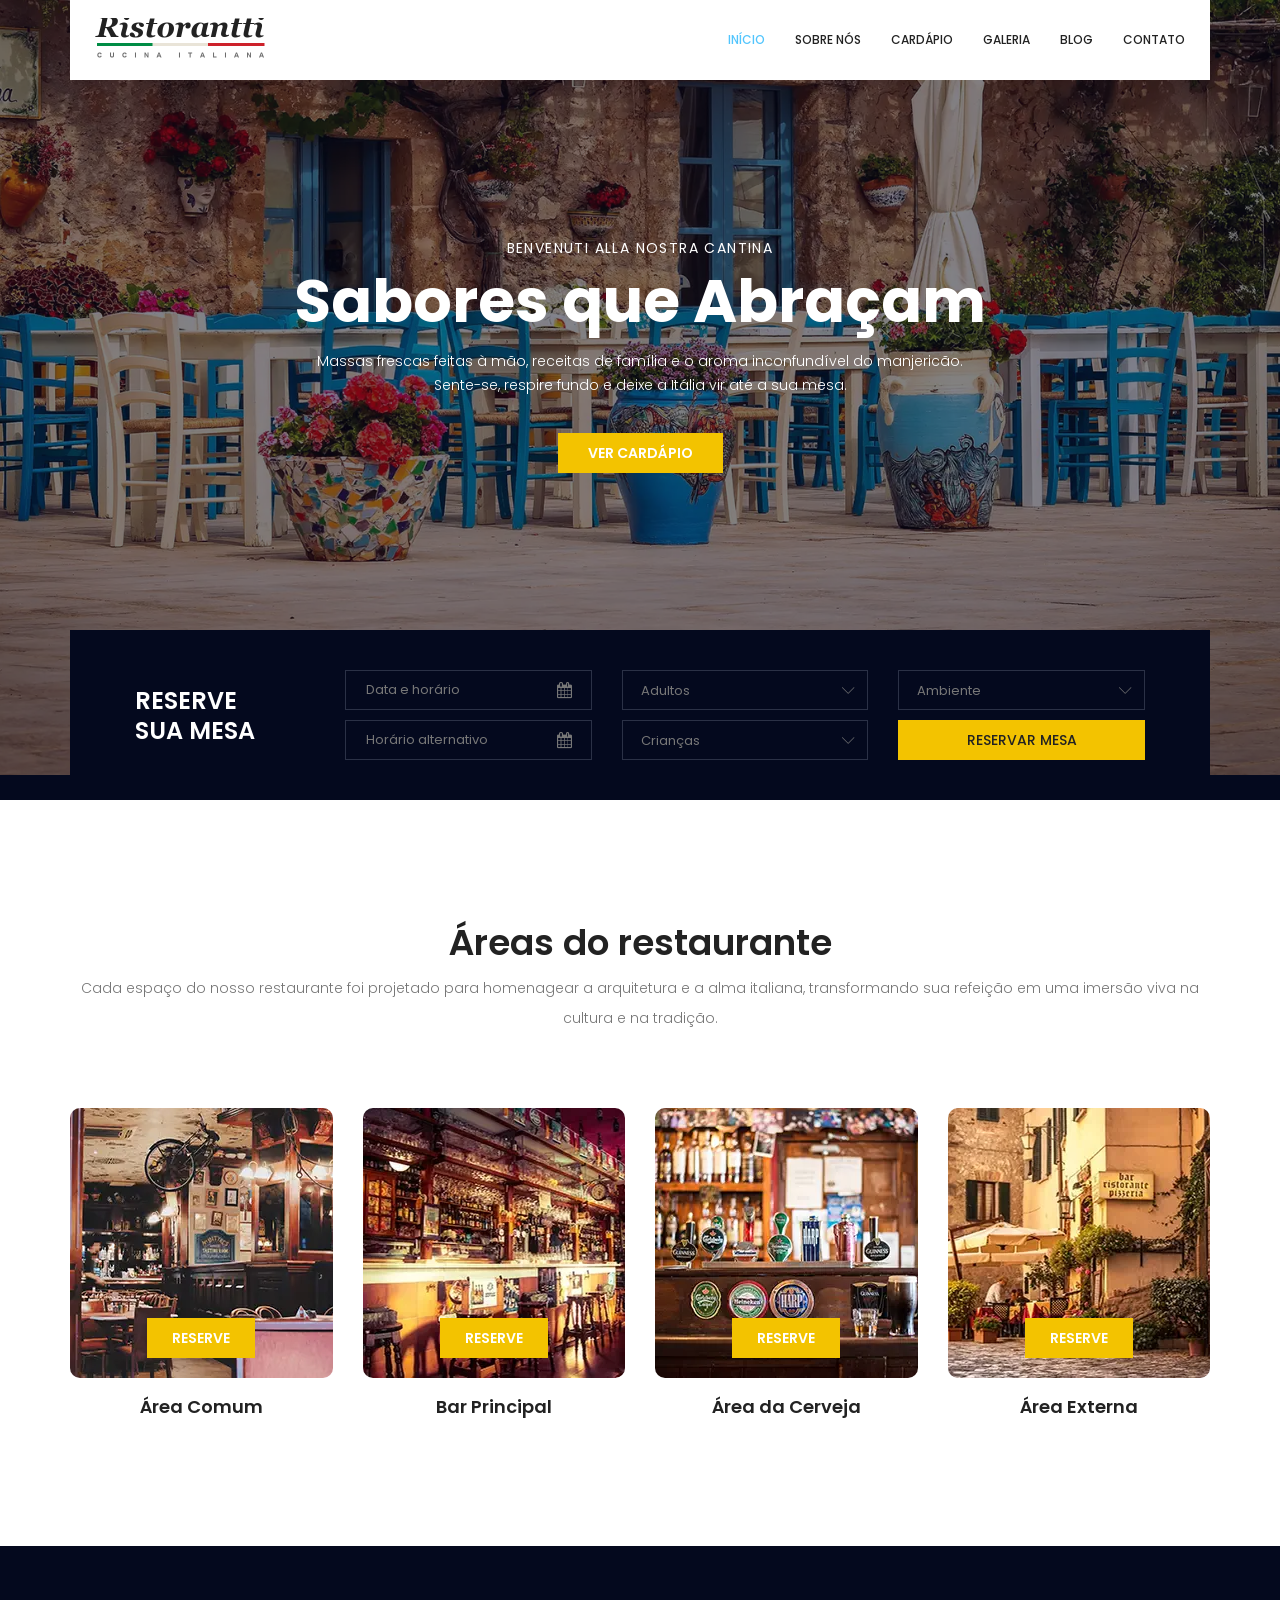
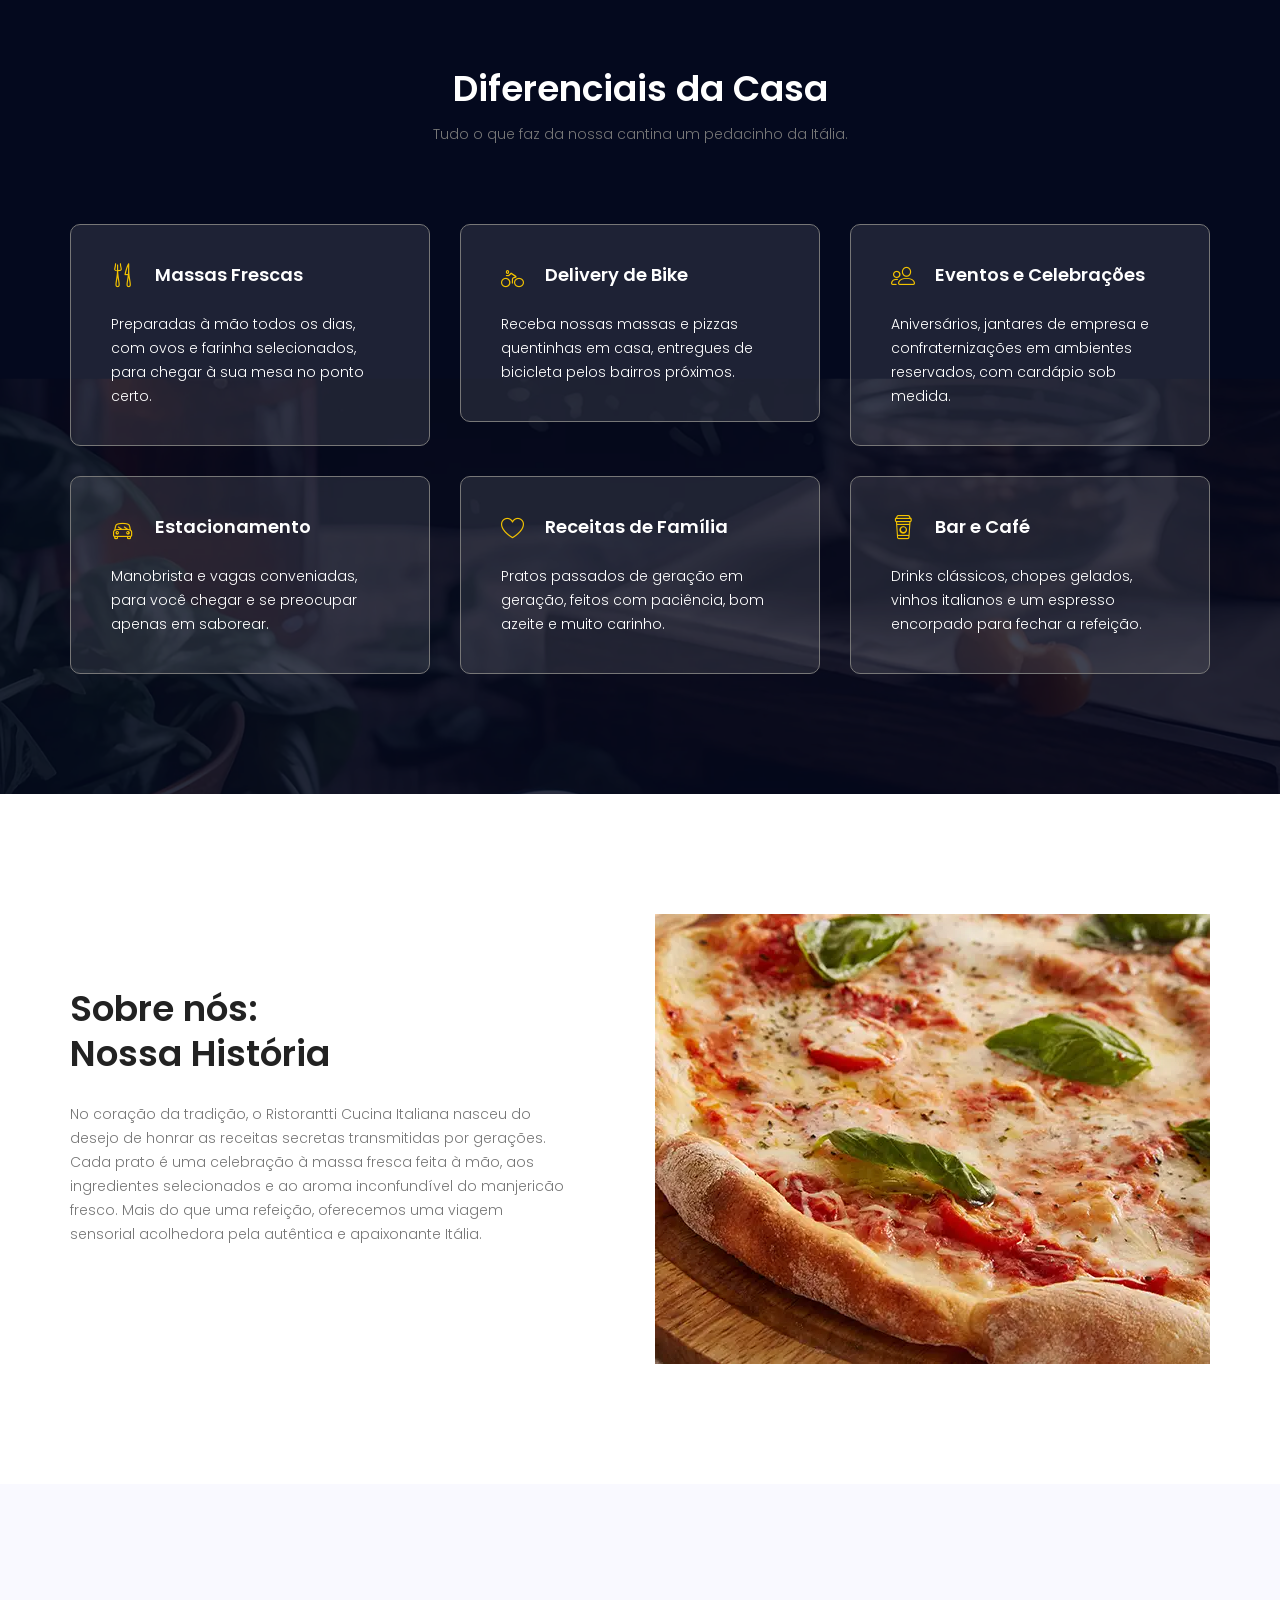
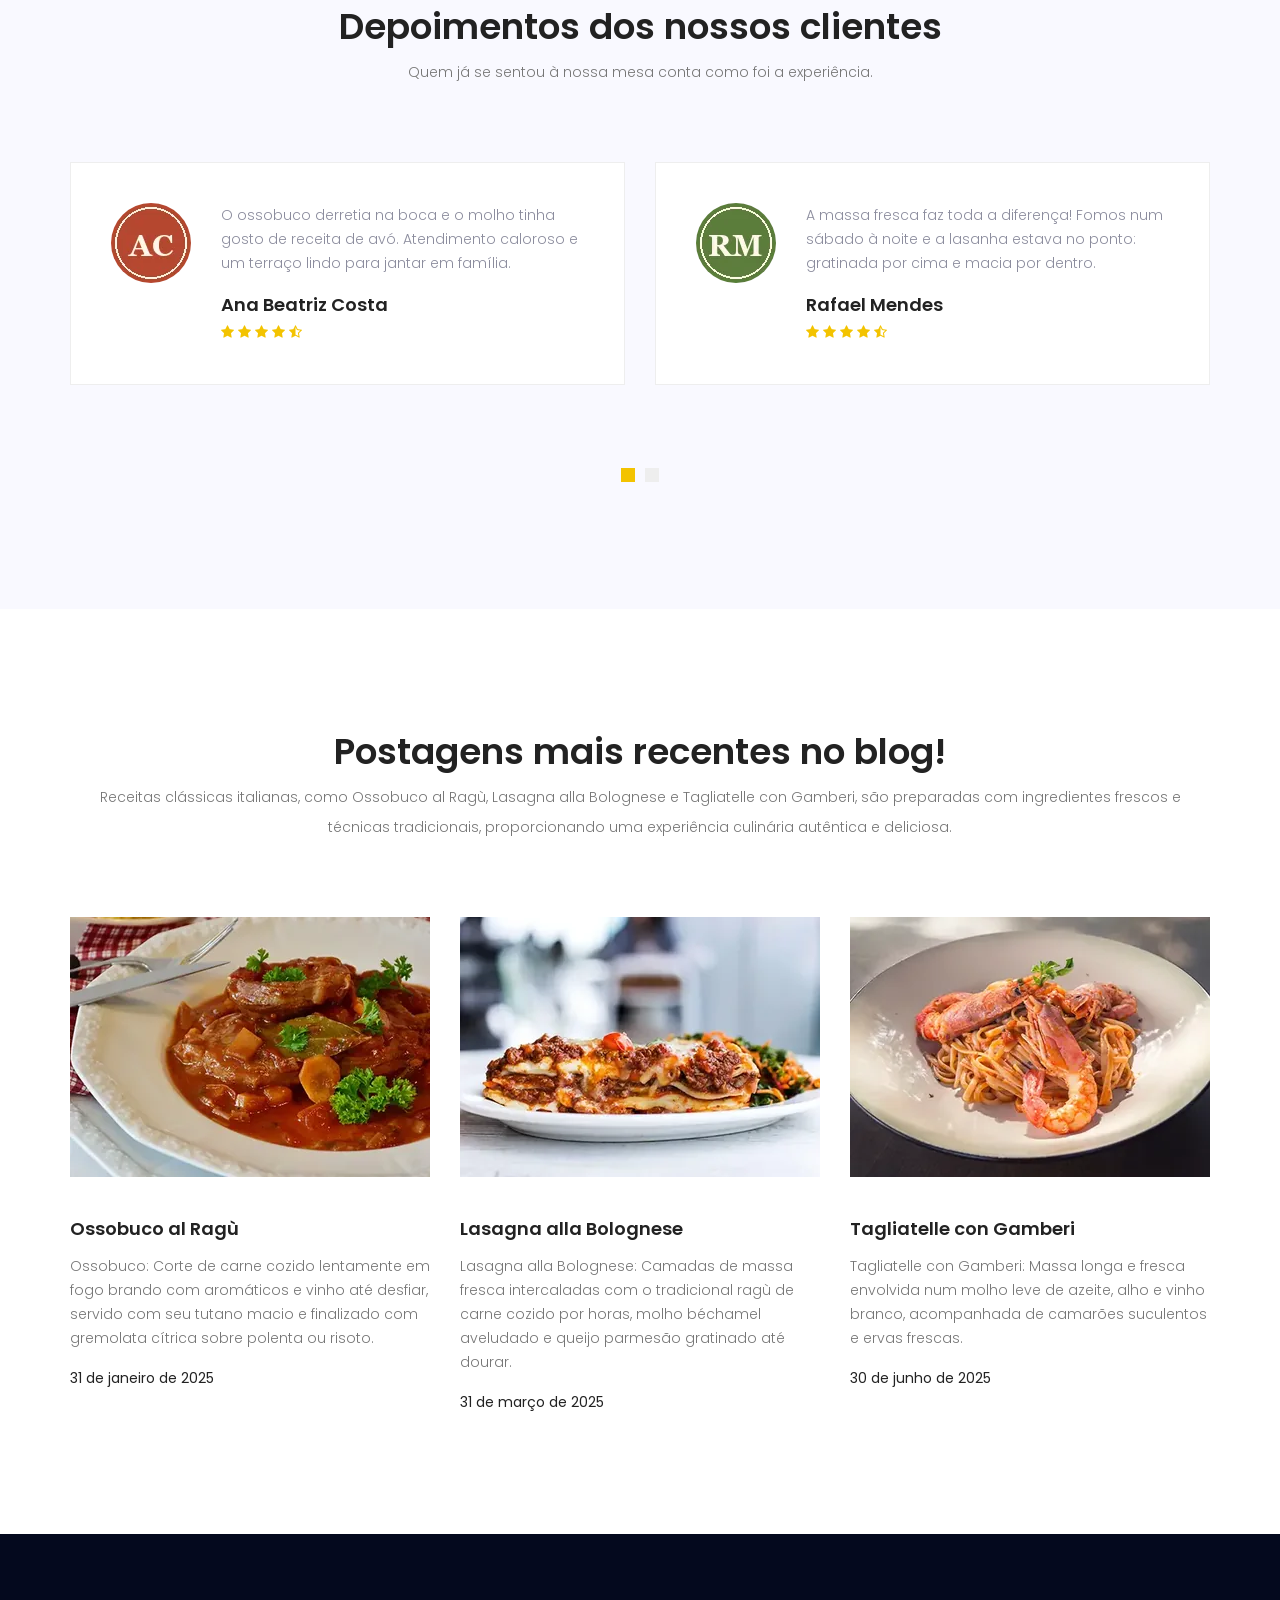
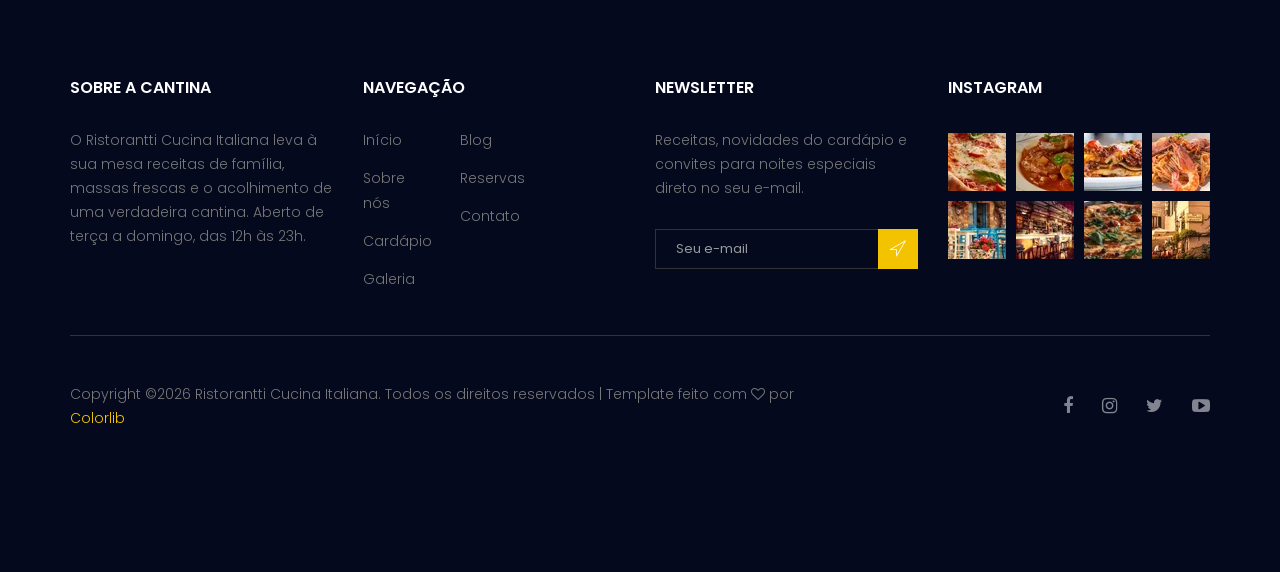
==== commit 8db59303: "Cantina atualizada" ====
--- a/royal-master/index.html
+++ b/royal-master/index.html
@@ -1,663 +1,475 @@
 <!doctype html>
-<html lang="en">
-  <head>
-    <!-- Required meta tags -->
-    <meta charset="utf-8" />
-    <meta
-      name="viewport"
-      content="width=device-width, initial-scale=1, shrink-to-fit=no"
-    />
-    <link rel="icon" href="image/favicon.png" type="image/png" />
-    <title>Royal Hotel</title>
-    <!-- Bootstrap CSS -->
-    <link rel="stylesheet" href="css/bootstrap.css" />
-    <link rel="stylesheet" href="vendors/linericon/style.css" />
-    <link rel="stylesheet" href="css/font-awesome.min.css" />
-    <link rel="stylesheet" href="vendors/owl-carousel/owl.carousel.min.css" />
-    <link
-      rel="stylesheet"
-      href="vendors/bootstrap-datepicker/bootstrap-datetimepicker.min.css"
-    />
-    <link rel="stylesheet" href="vendors/nice-select/css/nice-select.css" />
-    <link rel="stylesheet" href="vendors/owl-carousel/owl.carousel.min.css" />
-    <!-- main css -->
-    <link rel="stylesheet" href="css/style.css" />
-    <link rel="stylesheet" href="css/responsive.css" />
-  </head>
-  <body>
-    <!--================Header Area =================-->
-    <header class="header_area">
-      <div class="container">
-        <nav class="navbar navbar-expand-lg navbar-light">
-          <!-- Brand and toggle get grouped for better mobile display -->
-          <a class="navbar-brand logo_h" href="index.html"
-            ><img src="image/Logo.png" alt=""
-          /></a>
-          <button
-            class="navbar-toggler"
-            type="button"
-            data-toggle="collapse"
-            data-target="#navbarSupportedContent"
-            aria-controls="navbarSupportedContent"
-            aria-expanded="false"
-            aria-label="Toggle navigation"
-          >
-            <span class="icon-bar"></span>
-            <span class="icon-bar"></span>
-            <span class="icon-bar"></span>
-          </button>
-          <!-- Collect the nav links, forms, and other content for toggling -->
-          <div
-            class="collapse navbar-collapse offset"
-            id="navbarSupportedContent"
-          >
-            <ul class="nav navbar-nav menu_nav ml-auto">
-              <li class="nav-item active">
-                <a class="nav-link" href="index.html">Home</a>
-              </li>
-              <li class="nav-item">
-                <a class="nav-link" href="about.html">About us</a>
-              </li>
-              <li class="nav-item">
-                <a class="nav-link" href="accomodation.html">Accomodation</a>
-              </li>
-              <li class="nav-item">
-                <a class="nav-link" href="gallery.html">Gallery</a>
-              </li>
-              <li class="nav-item submenu dropdown">
-                <a
-                  href="#"
-                  class="nav-link dropdown-toggle"
-                  data-toggle="dropdown"
-                  role="button"
-                  aria-haspopup="true"
-                  aria-expanded="false"
-                  >Blog</a
-                >
-                <ul class="dropdown-menu">
-                  <li class="nav-item">
-                    <a class="nav-link" href="blog.html">Blog</a>
-                  </li>
-                  <li class="nav-item">
-                    <a class="nav-link" href="blog-single.html">Blog Details</a>
-                  </li>
-                </ul>
-              </li>
-              <li class="nav-item">
-                <a class="nav-link" href="elements.html">Elemests</a>
-              </li>
-              <li class="nav-item">
-                <a class="nav-link" href="contact.html">Contact</a>
-              </li>
-            </ul>
-          </div>
-        </nav>
-      </div>
-    </header>
-    <!--================Header Area =================-->
-
-    <!--================Banner Area =================-->
-    <section class="banner_area">
-      <div class="booking_table d_flex align-items-center">
-        <div
-          class="overlay bg-parallax"
-          data-stellar-ratio="0.9"
-          data-stellar-vertical-offset="0"
-          data-background=""
-        ></div>
-        <div class="container">
-          <div class="banner_content text-center">
-            <h6>Away from monotonous life</h6>
-            <h2>Relax Your Mind</h2>
-            <p>
-              If you are looking at blank cassettes on the web, you may be very
-              confused at the<br />
-              difference in price. You may see some for as low as $.17 each.
-            </p>
-            <a href="#" class="btn theme_btn button_hover">Get Started</a>
-          </div>
-        </div>
-      </div>
-      <div class="hotel_booking_area position">
-        <div class="container">
-          <div class="hotel_booking_table">
-            <div class="col-md-3">
-              <h2>
-                Book<br />
-                Your Room
-              </h2>
-            </div>
-            <div class="col-md-9">
-              <div class="boking_table">
+<html lang="pt-BR">
+    <head>
+        <!-- Required meta tags -->
+        <meta charset="utf-8">
+        <meta name="viewport" content="width=device-width, initial-scale=1, shrink-to-fit=no">
+        <meta name="description" content="Ristorantti Cucina Italiana: massas frescas, pizzas artesanais e receitas de família em um ambiente acolhedor. Veja o cardápio e reserve a sua mesa.">
+        <link rel="icon" href="image/favicon.png" type="image/png">
+        <title>Ristorantti Cucina Italiana | Restaurante e Cantina Italiana</title>
+        <!-- Bootstrap CSS -->
+        <link rel="stylesheet" href="css/bootstrap.css">
+        <link rel="stylesheet" href="vendors/linericon/style.css">
+        <link rel="stylesheet" href="css/font-awesome.min.css">
+        <link rel="stylesheet" href="vendors/owl-carousel/owl.carousel.min.css">
+        <link rel="stylesheet" href="vendors/bootstrap-datepicker/bootstrap-datetimepicker.min.css">
+        <link rel="stylesheet" href="vendors/nice-select/css/nice-select.css">
+        <link rel="stylesheet" href="vendors/owl-carousel/owl.carousel.min.css">
+        <!-- main css -->
+        <link rel="stylesheet" href="css/style.css">
+        <link rel="stylesheet" href="css/responsive.css">
+    </head>
+    <body>
+        <!--================Header Area =================-->
+        <header class="header_area">
+            <div class="container">
+                <nav class="navbar navbar-expand-lg navbar-light">
+                    <!-- Brand and toggle get grouped for better mobile display -->
+                    <a class="navbar-brand logo_h" href="index.html"><img src="image/logo-ristorantti-cucina-italiana.png" alt="Logotipo do Ristorantti Cucina Italiana" title="Ristorantti Cucina Italiana - Início" width="230" height="50"></a>
+                    <button class="navbar-toggler" type="button" data-toggle="collapse" data-target="#navbarSupportedContent" aria-controls="navbarSupportedContent" aria-expanded="false" aria-label="Alternar navegação">
+                        <span class="icon-bar"></span>
+                        <span class="icon-bar"></span>
+                        <span class="icon-bar"></span>
+                    </button>
+                    <!-- Collect the nav links, forms, and other content for toggling -->
+                    <div class="collapse navbar-collapse offset" id="navbarSupportedContent">
+                        <ul class="nav navbar-nav menu_nav ml-auto">
+                            <li class="nav-item active"><a class="nav-link" href="index.html">Início</a></li>
+                            <li class="nav-item"><a class="nav-link" href="about.html">Sobre nós</a></li>
+                            <li class="nav-item"><a class="nav-link" href="accomodation.html">Cardápio</a></li>
+                            <li class="nav-item"><a class="nav-link" href="gallery.html">Galeria</a></li>
+                            <li class="nav-item submenu dropdown">
+                                <a href="#" class="nav-link dropdown-toggle" data-toggle="dropdown" role="button" aria-haspopup="true" aria-expanded="false">Blog</a>
+                                <ul class="dropdown-menu">
+                                    <li class="nav-item"><a class="nav-link" href="blog.html">Blog</a></li>
+                                    <li class="nav-item"><a class="nav-link" href="blog-single.html">Detalhes do post</a></li>
+                                </ul>
+                            </li>
+                            <li class="nav-item"><a class="nav-link" href="contact.html">Contato</a></li>
+                        </ul>
+                    </div>
+                </nav>
+            </div>
+        </header>
+        <!--================Header Area =================-->
+        
+        <!--================Banner Area =================-->
+        <section class="banner_area">
+            <div class="booking_table d_flex align-items-center">
+                <div class="overlay bg-parallax" data-stellar-ratio="0.9" data-stellar-vertical-offset="0" data-background=""></div>
+                <div class="container">
+                    <div class="banner_content text-center">
+                        <h6>Benvenuti alla nostra cantina</h6>
+                        <h2>Sabores que Abraçam</h2>
+                        <p>Massas frescas feitas à mão, receitas de família e o aroma inconfundível do manjericão.<br>
+                        Sente-se, respire fundo e deixe a Itália vir até a sua mesa.</p>
+                        <a href="accomodation.html" class="btn theme_btn button_hover">Ver cardápio</a>
+                    </div>
+                </div>
+            </div>
+            <div class="hotel_booking_area position">
+                <div class="container">
+                    <div class="hotel_booking_table">
+                        <div class="col-md-3">
+                            <h2>Reserve<br> sua mesa</h2>
+                        </div>
+                        <div class="col-md-9">
+                            <div class="boking_table">
+                                <div class="row">
+                                    <div class="col-md-4">
+                                        <div class="book_tabel_item">
+                                            <div class="form-group">
+                                                <div class='input-group date' id='datetimepicker11'>
+                                                    <input type='text' class="form-control" placeholder="Data e horário"/>
+                                                    <span class="input-group-addon">
+                                                        <i class="fa fa-calendar" aria-hidden="true"></i>
+                                                    </span>
+                                                </div>
+                                            </div>
+                                            <div class="form-group">
+                                                <div class='input-group date' id='datetimepicker1'>
+                                                    <input type='text' class="form-control" placeholder="Horário alternativo"/>
+                                                    <span class="input-group-addon">
+                                                        <i class="fa fa-calendar" aria-hidden="true"></i>
+                                                    </span>
+                                                </div>
+                                            </div>
+                                        </div>
+                                    </div>
+                                    <div class="col-md-4">
+                                        <div class="book_tabel_item">
+                                            <div class="input-group">
+                                                <select class="wide">
+                                                    <option data-display="Adultos">Adultos</option>
+                                                    <option value="1">1 adulto</option>
+                                                    <option value="2">2 adultos</option>
+                                                    <option value="3">3 adultos</option>
+                                                    <option value="4">4 adultos</option>
+                                                    <option value="5">5 ou mais</option>
+                                                </select>
+                                            </div>
+                                            <div class="input-group">
+                                                <select class="wide">
+                                                    <option data-display="Crianças">Crianças</option>
+                                                    <option value="0">Nenhuma</option>
+                                                    <option value="1">1 criança</option>
+                                                    <option value="2">2 crianças</option>
+                                                    <option value="3">3 ou mais</option>
+                                                </select>
+                                            </div>
+                                        </div>
+                                    </div>
+                                    <div class="col-md-4">
+                                        <div class="book_tabel_item">
+                                            <div class="input-group">
+                                                <select class="wide">
+                                                    <option data-display="Ambiente">Ambiente</option>
+                                                    <option value="1">Área comum</option>
+                                                    <option value="2">Bar principal</option>
+                                                    <option value="3">Área da cerveja</option>
+                                                    <option value="4">Área externa</option>
+                                                </select>
+                                            </div>
+                                            <a class="book_now_btn button_hover" href="#">Reservar mesa</a>
+                                        </div>
+                                    </div>
+                                </div>
+                            </div>
+                        </div>
+                    </div>
+                </div>
+            </div>
+        </section>
+        <!--================Banner Area =================-->
+        
+        <!--================ Accomodation Area  =================-->
+        <section class="accomodation_area section_gap">
+            <div class="container">
+                <div class="section_title text-center">
+                    <h2 class="title_color">Áreas do restaurante</h2>
+                    <p>Cada espaço do nosso restaurante foi projetado para homenagear a arquitetura e a alma italiana, transformando sua refeição em uma imersão viva na cultura e na tradição.</p>
+                </div>
+                <div class="row mb_30">
+                    <div class="col-lg-3 col-sm-6">
+                        <div class="accomodation_item text-center">
+                            <div class="hotel_img">
+                                <img src="image/ambientes/salao-principal-restaurante-italiano-rustico.webp" alt="Área comum do restaurante: salão com mesas e cadeiras de madeira e decoração rústica italiana" title="Área comum - Ristorantti Cucina Italiana">
+                                <a href="accomodation.html#reserva" class="btn theme_btn button_hover">Reserve</a>
+                            </div>
+                            <a href="accomodation.html"><h4 class="sec_h4">Área Comum</h4></a>
+                        </div>
+                    </div>
+                    <div class="col-lg-3 col-sm-6">
+                        <div class="accomodation_item text-center">
+                            <div class="hotel_img">
+                                <img src="image/ambientes/bar-principal-garrafas-banquetas-restaurante-italiano.webp" alt="Bar principal do restaurante italiano com prateleiras de garrafas e banquetas ao balcão" title="Bar principal - Ristorantti Cucina Italiana">
+                                <a href="accomodation.html#reserva" class="btn theme_btn button_hover">Reserve</a>
+                            </div>
+                            <a href="accomodation.html"><h4 class="sec_h4">Bar Principal</h4></a>
+                        </div>
+                    </div>
+                    <div class="col-lg-3 col-sm-6">
+                        <div class="accomodation_item text-center">
+                            <div class="hotel_img">
+                                <img src="image/ambientes/area-da-cerveja-chopeiras-bar-cantina-italiana.webp" alt="Área da cerveja com chopeiras de cervejas importadas sobre o balcão de madeira" title="Área da cerveja - Ristorantti Cucina Italiana">
+                                <a href="accomodation.html#reserva" class="btn theme_btn button_hover">Reserve</a>
+                            </div>
+                            <a href="accomodation.html"><h4 class="sec_h4">Área da Cerveja</h4></a>
+                        </div>
+                    </div>
+                    <div class="col-lg-3 col-sm-6">
+                        <div class="accomodation_item text-center">
+                            <div class="hotel_img">
+                                <img src="image/ambientes/area-externa-mesas-rua-italiana-bar-pizzaria.webp" alt="Área externa do restaurante com mesas ao ar livre em uma charmosa rua italiana" title="Área externa - Ristorantti Cucina Italiana">
+                                <a href="accomodation.html#reserva" class="btn theme_btn button_hover">Reserve</a>
+                            </div>
+                            <a href="accomodation.html"><h4 class="sec_h4">Área Externa</h4></a>
+                        </div>
+                    </div>
+                </div>
+            </div>
+        </section>
+        <!--================ Accomodation Area  =================-->
+        
+        <!--================ Facilities Area  =================-->
+        <section class="facilities_area section_gap">
+            <div class="overlay bg-parallax" data-stellar-ratio="0.8" data-stellar-vertical-offset="0" data-background=""></div>
+            <div class="container">
+                <div class="section_title text-center">
+                    <h2 class="title_w">Diferenciais da Casa</h2>
+                    <p>Tudo o que faz da nossa cantina um pedacinho da Itália.</p>
+                </div>
+                <div class="row mb_30">
+                    <div class="col-lg-4 col-md-6">
+                        <div class="facilities_item">
+                            <h4 class="sec_h4"><i class="lnr lnr-dinner"></i>Massas Frescas</h4>
+                            <p>Preparadas à mão todos os dias, com ovos e farinha selecionados, para chegar à sua mesa no ponto certo.</p>
+                        </div>
+                    </div>
+                    <div class="col-lg-4 col-md-6">
+                        <div class="facilities_item">
+                            <h4 class="sec_h4"><i class="lnr lnr-bicycle"></i>Delivery de Bike</h4>
+                            <p>Receba nossas massas e pizzas quentinhas em casa, entregues de bicicleta pelos bairros próximos.</p>
+                        </div>
+                    </div>
+                    <div class="col-lg-4 col-md-6">
+                        <div class="facilities_item">
+                            <h4 class="sec_h4"><i class="lnr lnr-users"></i>Eventos e Celebrações</h4>
+                            <p>Aniversários, jantares de empresa e confraternizações em ambientes reservados, com cardápio sob medida.</p>
+                        </div>
+                    </div>
+                    <div class="col-lg-4 col-md-6">
+                        <div class="facilities_item">
+                            <h4 class="sec_h4"><i class="lnr lnr-car"></i>Estacionamento</h4>
+                            <p>Manobrista e vagas conveniadas, para você chegar e se preocupar apenas em saborear.</p>
+                        </div>
+                    </div>
+                    <div class="col-lg-4 col-md-6">
+                        <div class="facilities_item">
+                            <h4 class="sec_h4"><i class="lnr lnr-heart"></i>Receitas de Família</h4>
+                            <p>Pratos passados de geração em geração, feitos com paciência, bom azeite e muito carinho.</p>
+                        </div>
+                    </div>
+                    <div class="col-lg-4 col-md-6">
+                        <div class="facilities_item">
+                            <h4 class="sec_h4"><i class="lnr lnr-coffee-cup"></i>Bar e Café</h4>
+                            <p>Drinks clássicos, chopes gelados, vinhos italianos e um espresso encorpado para fechar a refeição.</p>
+                        </div>
+                    </div>
+                </div>
+            </div>
+        </section>
+        <!--================ Facilities Area  =================-->
+        
+        <!--================ About History Area  =================-->
+        <section class="about_history_area section_gap">
+            <div class="container">
                 <div class="row">
-                  <div class="col-md-4">
-                    <div class="book_tabel_item">
-                      <div class="form-group">
-                        <div class="input-group date" id="datetimepicker11">
-                          <input
-                            type="text"
-                            class="form-control"
-                            placeholder="Arrival Date"
-                          />
-                          <span class="input-group-addon">
-                            <i class="fa fa-calendar" aria-hidden="true"></i>
-                          </span>
-                        </div>
-                      </div>
-                      <div class="form-group">
-                        <div class="input-group date" id="datetimepicker1">
-                          <input
-                            type="text"
-                            class="form-control"
-                            placeholder="Departure Date"
-                          />
-                          <span class="input-group-addon">
-                            <i class="fa fa-calendar" aria-hidden="true"></i>
-                          </span>
-                        </div>
-                      </div>
-                    </div>
-                  </div>
-                  <div class="col-md-4">
-                    <div class="book_tabel_item">
-                      <div class="input-group">
-                        <select class="wide">
-                          <option data-display="Adult">Adult</option>
-                          <option value="1">Old</option>
-                          <option value="2">Younger</option>
-                          <option value="3">Potato</option>
-                        </select>
-                      </div>
-                      <div class="input-group">
-                        <select class="wide">
-                          <option data-display="Child">Child</option>
-                          <option value="1">Child</option>
-                          <option value="2">Baby</option>
-                          <option value="3">Child</option>
-                        </select>
-                      </div>
-                    </div>
-                  </div>
-                  <div class="col-md-4">
-                    <div class="book_tabel_item">
-                      <div class="input-group">
-                        <select class="wide">
-                          <option data-display="Child">Number of Rooms</option>
-                          <option value="1">Room 01</option>
-                          <option value="2">Room 02</option>
-                          <option value="3">Room 03</option>
-                        </select>
-                      </div>
-                      <a class="book_now_btn button_hover" href="#">Book Now</a>
-                    </div>
-                  </div>
-                </div>
-              </div>
-            </div>
-          </div>
-        </div>
-      </div>
-    </section>
-    <!--================Banner Area =================-->
-
-    <!--================ Accomodation Area  =================-->
-    <section class="accomodation_area section_gap">
-      <div class="container">
-        <div class="section_title text-center">
-          <h2 class="title_color">Áreas do restaurante</h2>
-          <p>
-            Cada espaço do nosso restaurante foi projetado para homenagear 
-            a arquitetura e a alma italiana, transformando sua refeição em 
-            uma imersão viva na cultura e na tradição.
-          </p>
-        </div>
-        <div class="row mb_30">
-          <div class="col-lg-3 col-sm-6">
-            <div class="accomodation_item text-center">
-              <div class="hotel_img">
-                <img
-                  src="image/interno1.webp"
-                  alt="imagem interna do restaurante"
-                />
-                <a href="#" class="btn theme_btn button_hover">Reserve</a>
-              </div>
-              <a href="#"><h4 class="sec_h4">Área Comum</h4></a>
-            </div>
-          </div>
-          <div class="col-lg-3 col-sm-6">
-            <div class="accomodation_item text-center">
-              <div class="hotel_img">
-                <img src="image/interno2.webp" alt="imagem interna do bar" />
-                <a href="#" class="btn theme_btn button_hover">Reserve</a>
-              </div>
-              <a href="#"><h4 class="sec_h4">Bar Principal</h4></a>
-            </div>
-          </div>
-          <div class="col-lg-3 col-sm-6">
-            <div class="accomodation_item text-center">
-              <div class="hotel_img">
-                <img src="image/interno3.webp" alt="imagem do bar" />
-                <a href="#" class="btn theme_btn button_hover">Reserve</a>
-              </div>
-              <a href="#"><h4 class="sec_h4">Área da Cerveja</h4></a>
-            </div>
-          </div>
-          <div class="col-lg-3 col-sm-6">
-            <div class="accomodation_item text-center">
-              <div class="hotel_img">
-                <img
-                  src="image/interno4.webp"
-                  alt="imagem externa do restaurante"
-                />
-                <a href="#" class="btn theme_btn button_hover">Reserve</a>
-              </div>
-              <a href="#"><h4 class="sec_h4">Área Externa</h4></a>
-            </div>
-          </div>
-        </div>
-      </div>
-    </section>
-    <!--================ Accomodation Area  =================-->
-
-    <!--================ Facilities Area  =================-->
-    <section class="facilities_area section_gap">
-      <div
-        class="overlay bg-parallax"
-        data-stellar-ratio="0.8"
-        data-stellar-vertical-offset="0"
-        data-background=""
-      ></div>
-      <div class="container">
-        <div class="section_title text-center">
-          <h2 class="title_w">Royal Facilities</h2>
-          <p>Who are in extremely love with eco friendly system.</p>
-        </div>
-        <div class="row mb_30">
-          <div class="col-lg-4 col-md-6">
-            <div class="facilities_item">
-              <h4 class="sec_h4"><i class="lnr lnr-dinner"></i>Restaurant</h4>
-              <p>
-                Usage of the Internet is becoming more common due to rapid
-                advancement of technology and power.
-              </p>
-            </div>
-          </div>
-          <div class="col-lg-4 col-md-6">
-            <div class="facilities_item">
-              <h4 class="sec_h4"><i class="lnr lnr-bicycle"></i>Sports CLub</h4>
-              <p>
-                Usage of the Internet is becoming more common due to rapid
-                advancement of technology and power.
-              </p>
-            </div>
-          </div>
-          <div class="col-lg-4 col-md-6">
-            <div class="facilities_item">
-              <h4 class="sec_h4"><i class="lnr lnr-shirt"></i>Swimming Pool</h4>
-              <p>
-                Usage of the Internet is becoming more common due to rapid
-                advancement of technology and power.
-              </p>
-            </div>
-          </div>
-          <div class="col-lg-4 col-md-6">
-            <div class="facilities_item">
-              <h4 class="sec_h4"><i class="lnr lnr-car"></i>Rent a Car</h4>
-              <p>
-                Usage of the Internet is becoming more common due to rapid
-                advancement of technology and power.
-              </p>
-            </div>
-          </div>
-          <div class="col-lg-4 col-md-6">
-            <div class="facilities_item">
-              <h4 class="sec_h4">
-                <i class="lnr lnr-construction"></i>Gymnesium
-              </h4>
-              <p>
-                Usage of the Internet is becoming more common due to rapid
-                advancement of technology and power.
-              </p>
-            </div>
-          </div>
-          <div class="col-lg-4 col-md-6">
-            <div class="facilities_item">
-              <h4 class="sec_h4"><i class="lnr lnr-coffee-cup"></i>Bar</h4>
-              <p>
-                Usage of the Internet is becoming more common due to rapid
-                advancement of technology and power.
-              </p>
-            </div>
-          </div>
-        </div>
-      </div>
-    </section>
-    <!--================ Facilities Area  =================-->
-
-    <!--================ About History Area  =================-->
-    <section class="about_history_area section_gap">
-      <div class="container">
-        <div class="row">
-          <div class="col-md-6 d_flex align-items-center">
-            <div class="about_content">
-              <h2 class="title title_color">
-                Sobre nós: <br />Nossa História<br />
-              </h2>
-              <p>
-                No coração da tradição, o Ristorantti Cucina Italiana nasceu 
-                do desejo de honrar as receitas secretas transmitidas por gerações. 
-                Cada prato é uma celebração à massa fresca feita à mão, aos ingredientes 
-                selecionados e ao aroma inconfundível do manjericão fresco. Mais do que uma 
-                refeição, oferecemos uma viagem sensorial acolhedora pela autêntica e apaixonante Itália.
-              </p>
-            </div>
-          </div>
-          <div class="col-md-6">
-            <img class="img-fluid" src="image/pizza1.webp" alt="img" />
-          </div>
-        </div>
-      </div>
-    </section>
-    <!--================ About History Area  =================-->
-
-    <!--================ Testimonial Area  =================-->
-    <section class="testimonial_area section_gap">
-      <div class="container">
-        <div class="section_title text-center">
-          <h2 class="title_color">Testimonial from our Clients</h2>
-          <p>
-            The French Revolution constituted for the conscience of the dominant
-            aristocratic class a fall from
-          </p>
-        </div>
-        <div class="testimonial_slider owl-carousel">
-          <div class="media testimonial_item">
-            <img class="rounded-circle" src="image/testtimonial-1.jpg" alt="" />
-            <div class="media-body">
-              <p>
-                As conscious traveling Paupers we must always be concerned about
-                our dear Mother Earth. If you think about it, you travel across
-                her face, and She is the
-              </p>
-              <a href="#"><h4 class="sec_h4">Fanny Spencer</h4></a>
-              <div class="star">
-                <a href="#"><i class="fa fa-star"></i></a>
-                <a href="#"><i class="fa fa-star"></i></a>
-                <a href="#"><i class="fa fa-star"></i></a>
-                <a href="#"><i class="fa fa-star"></i></a>
-                <a href="#"><i class="fa fa-star-half-o"></i></a>
-              </div>
-            </div>
-          </div>
-          <div class="media testimonial_item">
-            <img class="rounded-circle" src="image/testtimonial-1.jpg" alt="" />
-            <div class="media-body">
-              <p>
-                As conscious traveling Paupers we must always be concerned about
-                our dear Mother Earth. If you think about it, you travel across
-                her face, and She is the
-              </p>
-              <a href="#"><h4 class="sec_h4">Fanny Spencer</h4></a>
-              <div class="star">
-                <a href="#"><i class="fa fa-star"></i></a>
-                <a href="#"><i class="fa fa-star"></i></a>
-                <a href="#"><i class="fa fa-star"></i></a>
-                <a href="#"><i class="fa fa-star"></i></a>
-                <a href="#"><i class="fa fa-star-half-o"></i></a>
-              </div>
-            </div>
-          </div>
-          <div class="media testimonial_item">
-            <img class="rounded-circle" src="image/testtimonial-1.jpg" alt="" />
-            <div class="media-body">
-              <p>
-                As conscious traveling Paupers we must always be concerned about
-                our dear Mother Earth. If you think about it, you travel across
-                her face, and She is the
-              </p>
-              <a href="#"><h4 class="sec_h4">Fanny Spencer</h4></a>
-              <div class="star">
-                <a href="#"><i class="fa fa-star"></i></a>
-                <a href="#"><i class="fa fa-star"></i></a>
-                <a href="#"><i class="fa fa-star"></i></a>
-                <a href="#"><i class="fa fa-star"></i></a>
-                <a href="#"><i class="fa fa-star-half-o"></i></a>
-              </div>
-            </div>
-          </div>
-          <div class="media testimonial_item">
-            <img class="rounded-circle" src="image/testtimonial-1.jpg" alt="" />
-            <div class="media-body">
-              <p>
-                As conscious traveling Paupers we must always be concerned about
-                our dear Mother Earth. If you think about it, you travel across
-                her face, and She is the
-              </p>
-              <a href="#"><h4 class="sec_h4">Fanny Spencer</h4></a>
-              <div class="star">
-                <a href="#"><i class="fa fa-star"></i></a>
-                <a href="#"><i class="fa fa-star"></i></a>
-                <a href="#"><i class="fa fa-star"></i></a>
-                <a href="#"><i class="fa fa-star"></i></a>
-                <a href="#"><i class="fa fa-star-half-o"></i></a>
-              </div>
-            </div>
-          </div>
-        </div>
-      </div>
-    </section>
-    <!--================ Testimonial Area  =================-->
-
-    <!--================ Latest Blog Area  =================-->
-    <section class="latest_blog_area section_gap">
-      <div class="container">
-        <div class="section_title text-center">
-          <h2 class="title_color">Postagens mais recentes no blog!</h2>
-          <p>
-            Receitas clássicas italianas, como Ossobuco al Ragù, 
-            Lasagna alla Bolognese e Tagliatelle con Gamberi, são 
-            preparadas com ingredientes frescos e técnicas tradicionais, 
-            proporcionando uma experiência culinária autêntica e deliciosa.
-          </p>
-        </div>
-        <div class="row mb_30">
-          <div class="col-lg-4 col-md-6">
-            <div class="single-recent-blog-post">
-              <div class="thumb">
-                <img
-                  class="img-fluid"
-                  src="image/blog/ossobuco.webp"
-                  alt="post"
-                />
-              </div>
-              <div class="details">
-                <a href="#"><h4 class="sec_h4">Ossobuco al Ragù</h4></a>
-                <p>
-                  Ossobuco: Corte de carne cozido lentamente em fogo brando com
-                  aromáticos e vinho até desfiar, servido com seu tutano macio e
-                  finalizado com gremolata cítrica sobre polenta ou risoto.
-                </p>
-                <h6 class="date title_color">31st January,2025</h6>
-              </div>
-            </div>
-          </div>
-          <div class="col-lg-4 col-md-6">
-            <div class="single-recent-blog-post">
-              <div class="thumb">
-                <img
-                  class="img-fluid"
-                  src="image/blog/lasanha.webp"
-                  alt="post"
-                />
-              </div>
-              <div class="details">
-                <a href="#"><h4 class="sec_h4">Lasagna alla Bolognese</h4></a>
-                <p>
-                  Lasagna alla Bolognese: Camadas de massa 
-                  fresca intercaladas com o tradicional 
-                  ragù de carne cozido por horas, molho béchamel aveludado 
-                  e queijo parmesão gratinado até dourar.
-                </p>
-                <h6 class="date title_color">31st March,2025</h6>
-              </div>
-            </div>
-          </div>
-          <div class="col-lg-4 col-md-6">
-            <div class="single-recent-blog-post">
-              <div class="thumb">
-                <img
-                  class="img-fluid"
-                  src="image/blog/shrimp-pasta.webp"
-                  alt="post"
-                />
-              </div>
-              <div class="details">
-                </div>
-                <a href="#"
-                  ><h4 class="sec_h4">
-                    Tagliatelle con Gamberi
-                  </h4></a
-                >
-                <p>
-                  Tagliatelle con Gamberi: Massa longa e fresca envolvida
-                   num molho leve de azeite, 
-                  alho e vinho branco, acompanhada de camarões 
-                  suculentos e ervas frescas.
-                </p>
-                <h6 class="date title_color">31st June,2025</h6>
-              </div>
-            </div>
-          </div>
-        </div>
-      </div>
-    </section>
-    <!--================ Recent Area  =================-->
-
-    <!--================ start footer Area  =================-->
-    <footer class="footer-area section_gap">
-      <div class="container">
-        <div class="row">
-          <div class="col-lg-3 col-md-6 col-sm-6">
-            <div class="single-footer-widget">
-              <h6 class="footer_title">About Agency</h6>
-              <p>
-                The world has become so fast paced that people don’t want to
-                stand by reading a page of information, they would much rather
-                look at a presentation and understand the message. It has come
-                to a point
-              </p>
-            </div>
-          </div>
-          <div class="col-lg-3 col-md-6 col-sm-6">
-            <div class="single-footer-widget">
-              <h6 class="footer_title">Navigation Links</h6>
-              <div class="row">
-                <div class="col-4">
-                  <ul class="list_style">
-                    <li><a href="#">Home</a></li>
-                    <li><a href="#">Feature</a></li>
-                    <li><a href="#">Services</a></li>
-                    <li><a href="#">Portfolio</a></li>
-                  </ul>
-                </div>
-                <div class="col-4">
-                  <ul class="list_style">
-                    <li><a href="#">Team</a></li>
-                    <li><a href="#">Pricing</a></li>
-                    <li><a href="#">Blog</a></li>
-                    <li><a href="#">Contact</a></li>
-                  </ul>
-                </div>
-              </div>
-            </div>
-          </div>
-          <div class="col-lg-3 col-md-6 col-sm-6">
-            <div class="single-footer-widget">
-              <h6 class="footer_title">Newsletter</h6>
-              <p>
-                For business professionals caught between high OEM price and
-                mediocre print and graphic output,
-              </p>
-              <div id="mc_embed_signup">
-                <form
-                  target="_blank"
-                  action="https://spondonit.us12.list-manage.com/subscribe/post?u=1462626880ade1ac87bd9c93a&amp;id=92a4423d01"
-                  method="get"
-                  class="subscribe_form relative"
-                >
-                  <div class="input-group d-flex flex-row">
-                    <input
-                      name="EMAIL"
-                      placeholder="Email Address"
-                      onfocus="this.placeholder = ''"
-                      onblur="this.placeholder = 'Email Address '"
-                      required=""
-                      type="email"
-                    />
-                    <button class="btn sub-btn">
-                      <span class="lnr lnr-location"></span>
-                    </button>
-                  </div>
-                  <div class="mt-10 info"></div>
-                </form>
-              </div>
-            </div>
-          </div>
-          <div class="col-lg-3 col-md-6 col-sm-6">
-            <div class="single-footer-widget instafeed">
-              <h6 class="footer_title">InstaFeed</h6>
-              <ul class="list_style instafeed d-flex flex-wrap">
-                <li><img src="image/instagram/Image-01.jpg" alt="" /></li>
-                <li><img src="image/instagram/Image-02.jpg" alt="" /></li>
-                <li><img src="image/instagram/Image-03.jpg" alt="" /></li>
-                <li><img src="image/instagram/Image-04.jpg" alt="" /></li>
-                <li><img src="image/instagram/Image-05.jpg" alt="" /></li>
-                <li><img src="image/instagram/Image-06.jpg" alt="" /></li>
-                <li><img src="image/instagram/Image-07.jpg" alt="" /></li>
-                <li><img src="image/instagram/Image-08.jpg" alt="" /></li>
-              </ul>
-            </div>
-          </div>
-        </div>
-        <div class="border_line"></div>
-        <div
-          class="row footer-bottom d-flex justify-content-between align-items-center"
-        >
-          <p class="col-lg-8 col-sm-12 footer-text m-0">
-            <!-- Link back to Colorlib can't be removed. Template is licensed under CC BY 3.0. -->
-            Copyright &copy;
-            <script>
-              document.write(new Date().getFullYear());
-            </script>
-            All rights reserved | This template is made with
-            <i class="fa fa-heart-o" aria-hidden="true"></i> by
-            <a href="https://colorlib.com" target="_blank">Colorlib</a>
-            <!-- Link back to Colorlib can't be removed. Template is licensed under CC BY 3.0. -->
-          </p>
-          <div class="col-lg-4 col-sm-12 footer-social">
-            <a href="#"><i class="fa fa-facebook"></i></a>
-            <a href="#"><i class="fa fa-twitter"></i></a>
-            <a href="#"><i class="fa fa-dribbble"></i></a>
-            <a href="#"><i class="fa fa-behance"></i></a>
-          </div>
-        </div>
-      </div>
-    </footer>
-    <!--================ End footer Area  =================-->
-
-    <!-- Optional JavaScript -->
-    <!-- jQuery first, then Popper.js, then Bootstrap JS -->
-    <script src="js/jquery-3.2.1.min.js"></script>
-    <script src="js/popper.js"></script>
-    <script src="js/bootstrap.min.js"></script>
-    <script src="vendors/owl-carousel/owl.carousel.min.js"></script>
-    <script src="js/jquery.ajaxchimp.min.js"></script>
-    <script src="js/mail-script.js"></script>
-    <script src="vendors/bootstrap-datepicker/bootstrap-datetimepicker.min.js"></script>
-    <script src="vendors/nice-select/js/jquery.nice-select.js"></script>
-    <script src="js/mail-script.js"></script>
-    <script src="js/stellar.js"></script>
-    <script src="vendors/lightbox/simpleLightbox.min.js"></script>
-    <script src="js/custom.js"></script>
-  </body>
-</html>
+                    <div class="col-md-6 d_flex align-items-center">
+                        <div class="about_content">
+                            <h2 class="title title_color">Sobre nós: <br>Nossa História<br></h2>
+                            <p>No coração da tradição, o Ristorantti Cucina Italiana nasceu do desejo de honrar as receitas secretas transmitidas por gerações. Cada prato é uma celebração à massa fresca feita à mão, aos ingredientes selecionados e ao aroma inconfundível do manjericão fresco. Mais do que uma refeição, oferecemos uma viagem sensorial acolhedora pela autêntica e apaixonante Itália.</p>
+                        </div>
+                    </div>
+                    <div class="col-md-6">
+                        <img class="img-fluid" src="image/pizza-margherita-manjericao-massa-artesanal.webp" alt="Pizza margherita artesanal com molho de tomate, queijo derretido e folhas de manjericão fresco" title="Pizza margherita artesanal - Ristorantti Cucina Italiana">
+                    </div>
+                </div>
+            </div>
+        </section>
+        <!--================ About History Area  =================-->
+        
+        <!--================ Testimonial Area  =================-->
+        <section class="testimonial_area section_gap">
+            <div class="container">
+                <div class="section_title text-center">
+                    <h2 class="title_color">Depoimentos dos nossos clientes</h2>
+                    <p>Quem já se sentou à nossa mesa conta como foi a experiência.</p>
+                </div>
+                <div class="testimonial_slider owl-carousel">
+                    <div class="media testimonial_item">
+                        <img class="rounded-circle" src="image/depoimentos/cliente-ana-beatriz-costa-ristorantti.webp" alt="Avatar de Ana Beatriz Costa, cliente do Ristorantti" title="Ana Beatriz Costa">
+                        <div class="media-body">
+                            <p>O ossobuco derretia na boca e o molho tinha gosto de receita de avó. Atendimento caloroso e um terraço lindo para jantar em família.</p>
+                            <a href="#"><h4 class="sec_h4">Ana Beatriz Costa</h4></a>
+                            <div class="star">
+                                <a href="#"><i class="fa fa-star"></i></a>
+                                <a href="#"><i class="fa fa-star"></i></a>
+                                <a href="#"><i class="fa fa-star"></i></a>
+                                <a href="#"><i class="fa fa-star"></i></a>
+                                <a href="#"><i class="fa fa-star-half-o"></i></a>
+                            </div>
+                        </div>
+                    </div>
+                    <div class="media testimonial_item">
+                        <img class="rounded-circle" src="image/depoimentos/cliente-rafael-mendes-ristorantti.webp" alt="Avatar de Rafael Mendes, cliente do Ristorantti" title="Rafael Mendes">
+                        <div class="media-body">
+                            <p>A massa fresca faz toda a diferença! Fomos num sábado à noite e a lasanha estava no ponto: gratinada por cima e macia por dentro.</p>
+                            <a href="#"><h4 class="sec_h4">Rafael Mendes</h4></a>
+                            <div class="star">
+                                <a href="#"><i class="fa fa-star"></i></a>
+                                <a href="#"><i class="fa fa-star"></i></a>
+                                <a href="#"><i class="fa fa-star"></i></a>
+                                <a href="#"><i class="fa fa-star"></i></a>
+                                <a href="#"><i class="fa fa-star-half-o"></i></a>
+                            </div>
+                        </div>
+                    </div>
+                    <div class="media testimonial_item">
+                        <img class="rounded-circle" src="image/depoimentos/cliente-camila-ferreira-ristorantti.webp" alt="Avatar de Camila Ferreira, cliente do Ristorantti" title="Camila Ferreira">
+                        <div class="media-body">
+                            <p>Ambiente aconchegante, vinhos bem escolhidos e uma sobremesa que merece repetição. Já virou o nosso lugar de comemorar aniversários.</p>
+                            <a href="#"><h4 class="sec_h4">Camila Ferreira</h4></a>
+                            <div class="star">
+                                <a href="#"><i class="fa fa-star"></i></a>
+                                <a href="#"><i class="fa fa-star"></i></a>
+                                <a href="#"><i class="fa fa-star"></i></a>
+                                <a href="#"><i class="fa fa-star"></i></a>
+                                <a href="#"><i class="fa fa-star-half-o"></i></a>
+                            </div>
+                        </div>
+                    </div>
+                    <div class="media testimonial_item">
+                        <img class="rounded-circle" src="image/depoimentos/cliente-lucas-oliveira-ristorantti.webp" alt="Avatar de Lucas Oliveira, cliente do Ristorantti" title="Lucas Oliveira">
+                        <div class="media-body">
+                            <p>A pizza chegou quentinha, de borda leve e perfumada de manjericão. Foi impossível não repetir. Voltaremos com certeza!</p>
+                            <a href="#"><h4 class="sec_h4">Lucas Oliveira</h4></a>
+                            <div class="star">
+                                <a href="#"><i class="fa fa-star"></i></a>
+                                <a href="#"><i class="fa fa-star"></i></a>
+                                <a href="#"><i class="fa fa-star"></i></a>
+                                <a href="#"><i class="fa fa-star"></i></a>
+                                <a href="#"><i class="fa fa-star-half-o"></i></a>
+                            </div>
+                        </div>
+                    </div>
+                </div>
+            </div>
+        </section>
+        <!--================ Testimonial Area  =================-->
+        
+        <!--================ Latest Blog Area  =================-->
+        <section class="latest_blog_area section_gap">
+            <div class="container">
+                <div class="section_title text-center">
+                    <h2 class="title_color">Postagens mais recentes no blog!</h2>
+                    <p>Receitas clássicas italianas, como Ossobuco al Ragù, Lasagna alla Bolognese e Tagliatelle con Gamberi, são preparadas com ingredientes frescos e técnicas tradicionais, proporcionando uma experiência culinária autêntica e deliciosa.</p>
+                </div>
+                <div class="row mb_30">
+                    <div class="col-lg-4 col-md-6">
+                        <div class="single-recent-blog-post">
+                            <div class="thumb">
+                                <img class="img-fluid" src="image/blog/ossobuco-al-ragu-prato-tradicional-italiano.webp" alt="Ossobuco al Ragù servido em prato branco com molho de tomate, cenoura e salsinha" title="Ossobuco al Ragù - receita italiana tradicional">
+                            </div>
+                            <div class="details">
+                                <a href="blog-single.html"><h4 class="sec_h4">Ossobuco al Ragù</h4></a>
+                                <p>Ossobuco: Corte de carne cozido lentamente em fogo brando com aromáticos e vinho até desfiar, servido com seu tutano macio e finalizado com gremolata cítrica sobre polenta ou risoto.</p>
+                                <h6 class="date title_color">31 de janeiro de 2025</h6>
+                            </div>
+                        </div>
+                    </div>
+                    <div class="col-lg-4 col-md-6">
+                        <div class="single-recent-blog-post">
+                            <div class="thumb">
+                                <img class="img-fluid" src="image/blog/lasagna-alla-bolognese-receita-italiana.webp" alt="Fatia de lasagna alla Bolognese com camadas de massa, ragù e queijo gratinado" title="Lasagna alla Bolognese - receita italiana">
+                            </div>
+                            <div class="details">
+                                <a href="#"><h4 class="sec_h4">Lasagna alla Bolognese</h4></a>
+                                <p>Lasagna alla Bolognese: Camadas de massa fresca intercaladas com o tradicional ragù de carne cozido por horas, molho béchamel aveludado e queijo parmesão gratinado até dourar.</p>
+                                <h6 class="date title_color">31 de março de 2025</h6>
+                            </div>
+                        </div>
+                    </div>
+                    <div class="col-lg-4 col-md-6">
+                        <div class="single-recent-blog-post">
+                            <div class="thumb">
+                                <img class="img-fluid" src="image/blog/tagliatelle-con-gamberi-camarao-massa-fresca.webp" alt="Tagliatelle con Gamberi: massa fresca com camarões grandes e ervas frescas" title="Tagliatelle con Gamberi - massa fresca com camarões">
+                            </div>
+                            <div class="details">
+                                <a href="#"><h4 class="sec_h4">Tagliatelle con Gamberi</h4></a>
+                                <p>Tagliatelle con Gamberi: Massa longa e fresca envolvida num molho leve de azeite, alho e vinho branco, acompanhada de camarões suculentos e ervas frescas.</p>
+                                <h6 class="date title_color">30 de junho de 2025</h6>
+                            </div>
+                        </div>
+                    </div>
+                </div>
+            </div>
+        </section>
+        <!--================ Recent Area  =================-->
+        
+        <!--================ start footer Area  =================-->	
+        <footer class="footer-area section_gap">
+            <div class="container">
+                <div class="row">
+                    <div class="col-lg-3  col-md-6 col-sm-6">
+                        <div class="single-footer-widget">
+                            <h6 class="footer_title">Sobre a Cantina</h6>
+                            <p>O Ristorantti Cucina Italiana leva à sua mesa receitas de família, massas frescas e o acolhimento de uma verdadeira cantina. Aberto de terça a domingo, das 12h às 23h.</p>
+                        </div>
+                    </div>
+                    <div class="col-lg-3 col-md-6 col-sm-6">
+                        <div class="single-footer-widget">
+                            <h6 class="footer_title">Navegação</h6>
+                            <div class="row">
+                                <div class="col-4">
+                                    <ul class="list_style">
+                                        <li><a href="index.html">Início</a></li>
+                                        <li><a href="about.html">Sobre nós</a></li>
+                                        <li><a href="accomodation.html">Cardápio</a></li>
+                                        <li><a href="gallery.html">Galeria</a></li>
+                                    </ul>
+                                </div>
+                                <div class="col-4">
+                                    <ul class="list_style">
+                                        <li><a href="blog.html">Blog</a></li>
+                                        <li><a href="accomodation.html#reserva">Reservas</a></li>
+                                        <li><a href="contact.html">Contato</a></li>
+                                    </ul>
+                                </div>
+                            </div>
+                        </div>
+                    </div>
+                    <div class="col-lg-3 col-md-6 col-sm-6">
+                        <div class="single-footer-widget">
+                            <h6 class="footer_title">Newsletter</h6>
+                            <p>Receitas, novidades do cardápio e convites para noites especiais direto no seu e-mail.</p>
+                            <div id="mc_embed_signup">
+                                <form action="#" method="get" class="subscribe_form relative">
+                                    <div class="input-group d-flex flex-row">
+                                        <input name="EMAIL" placeholder="Seu e-mail" onfocus="this.placeholder = ''" onblur="this.placeholder = 'Seu e-mail'" required="" type="email">
+                                        <button class="btn sub-btn" aria-label="Assinar newsletter"><span class="lnr lnr-location"></span></button>
+                                    </div>
+                                    <div class="mt-10 info"></div>
+                                </form>
+                            </div>
+                        </div>
+                    </div>
+                    <div class="col-lg-3 col-md-6 col-sm-6">
+                        <div class="single-footer-widget instafeed">
+                            <h6 class="footer_title">Instagram</h6>
+                            <ul class="list_style instafeed d-flex flex-wrap">
+                                <li><img src="image/instagram/pizza-margherita-manjericao-instagram-ristorantti.webp" alt="Instagram do Ristorantti: pizza margherita com manjericão" title="Pizza margherita"></li>
+                                <li><img src="image/instagram/ossobuco-molho-de-tomate-instagram-ristorantti.webp" alt="Instagram do Ristorantti: ossobuco com molho de tomate" title="Ossobuco al Ragù"></li>
+                                <li><img src="image/instagram/lasagna-bolognese-instagram-ristorantti.webp" alt="Instagram do Ristorantti: lasagna alla Bolognese" title="Lasagna alla Bolognese"></li>
+                                <li><img src="image/instagram/massa-com-camarao-instagram-ristorantti.webp" alt="Instagram do Ristorantti: massa com camarão" title="Massa com camarão"></li>
+                                <li><img src="image/instagram/terraco-mesas-azuis-instagram-ristorantti.webp" alt="Instagram do Ristorantti: mesas e cadeiras azuis no terraço" title="Terraço italiano"></li>
+                                <li><img src="image/instagram/bar-principal-instagram-ristorantti.webp" alt="Instagram do Ristorantti: bar principal" title="Bar principal"></li>
+                                <li><img src="image/instagram/pizza-no-forno-instagram-ristorantti.webp" alt="Instagram do Ristorantti: pizza artesanal com manjericão e tomates" title="Pizza artesanal"></li>
+                                <li><img src="image/instagram/rua-italiana-mesas-instagram-ristorantti.webp" alt="Instagram do Ristorantti: mesas ao ar livre na rua italiana" title="Área externa"></li>
+                            </ul>
+                        </div>
+                    </div>
+                </div>
+                <div class="border_line"></div>
+                <div class="row footer-bottom d-flex justify-content-between align-items-center">
+                    <p class="col-lg-8 col-sm-12 footer-text m-0"><!-- Link back to Colorlib can't be removed. Template is licensed under CC BY 3.0. -->
+        Copyright &copy;<script>document.write(new Date().getFullYear());</script> Ristorantti Cucina Italiana. Todos os direitos reservados | Template feito com <i class="fa fa-heart-o" aria-hidden="true"></i> por <a href="https://colorlib.com" target="_blank" rel="noopener">Colorlib</a>
+        <!-- Link back to Colorlib can't be removed. Template is licensed under CC BY 3.0. --></p>
+                    <div class="col-lg-4 col-sm-12 footer-social">
+                        <a href="#" aria-label="Facebook"><i class="fa fa-facebook"></i></a>
+                        <a href="#" aria-label="Instagram"><i class="fa fa-instagram"></i></a>
+                        <a href="#" aria-label="Twitter"><i class="fa fa-twitter"></i></a>
+                        <a href="#" aria-label="YouTube"><i class="fa fa-youtube-play"></i></a>
+                    </div>
+                </div>
+            </div>
+        </footer>
+		<!--================ End footer Area  =================-->
+        
+        
+        <!-- Optional JavaScript -->
+        <!-- jQuery first, then Popper.js, then Bootstrap JS -->
+        <script src="js/jquery-3.2.1.min.js"></script>
+        <script src="js/popper.js"></script>
+        <script src="js/bootstrap.min.js"></script>
+        <script src="vendors/owl-carousel/owl.carousel.min.js"></script>
+        <script src="js/jquery.ajaxchimp.min.js"></script>
+        <script src="js/mail-script.js"></script>
+        <script src="vendors/bootstrap-datepicker/bootstrap-datetimepicker.min.js"></script>
+        <script src="vendors/nice-select/js/jquery.nice-select.js"></script>
+        <script src="js/mail-script.js"></script>
+        <script src="js/stellar.js"></script>
+        <script src="vendors/lightbox/simpleLightbox.min.js"></script>
+        <script src="js/custom.js"></script>
+    </body>
+</html>
--- a/royal-master/css/style.css
+++ b/royal-master/css/style.css
@@ -673,7 +673,7 @@
 }
 
 .breadcrumb_area .bg-parallax {
-  background: url("../image/about_banner.jpg") no-repeat scroll center 0/cover;
+  background: url("../image/cabecalho-terraco-italiano-mesas-flores.webp") no-repeat scroll center 0/cover;
   opacity: 0.50;
   z-index: -1;
 }
@@ -718,7 +718,7 @@
 }
 
 .blog_banner .bg-parallax {
-  background: url(../image/banner/banner-1.jpg) no-repeat scroll center center;
+  background: url("../image/cabecalho-blog-pizza-forno-manjericao.webp") no-repeat scroll center center;
 }
 
 .blog_banner .banner_content {
@@ -751,7 +751,7 @@
 }
 
 .blog_banner_two .bg-parallax {
-  background: url(../image/banner/banner-2.jpg) no-repeat scroll center top/cover;
+  background: url("../image/cabecalho-post-fachada-rustica-cantina-italiana.webp") no-repeat scroll center top/cover;
 }
 
 /*=============End Blog Banner css =============*/
@@ -829,7 +829,7 @@
 }
 
 .facilities_area .bg-parallax {
-  background: url("../image/pizza-facilites.webp") no-repeat scroll center 0/cover;
+  background: url("../image/pizza-italiana-artesanal-ingredientes-frescos.webp") no-repeat scroll center 0/cover;
   opacity: 0.15;
 }
 
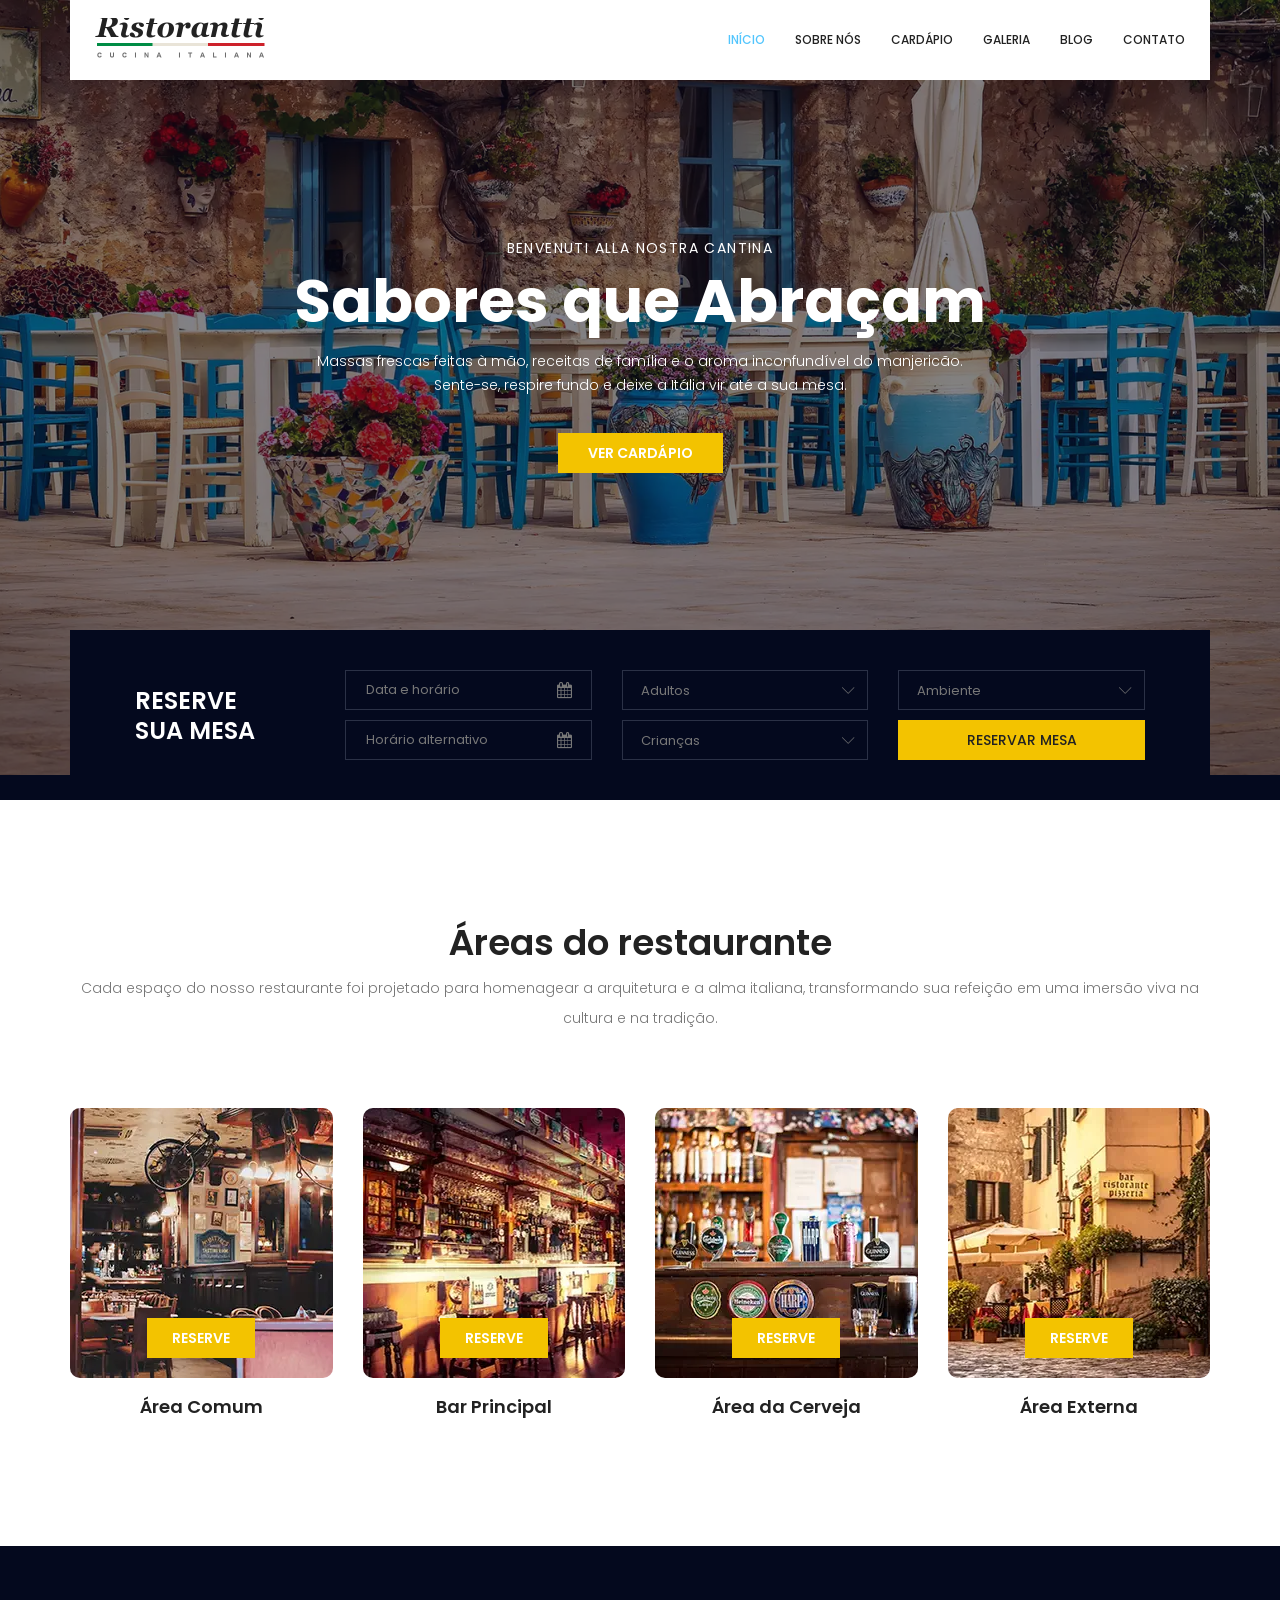
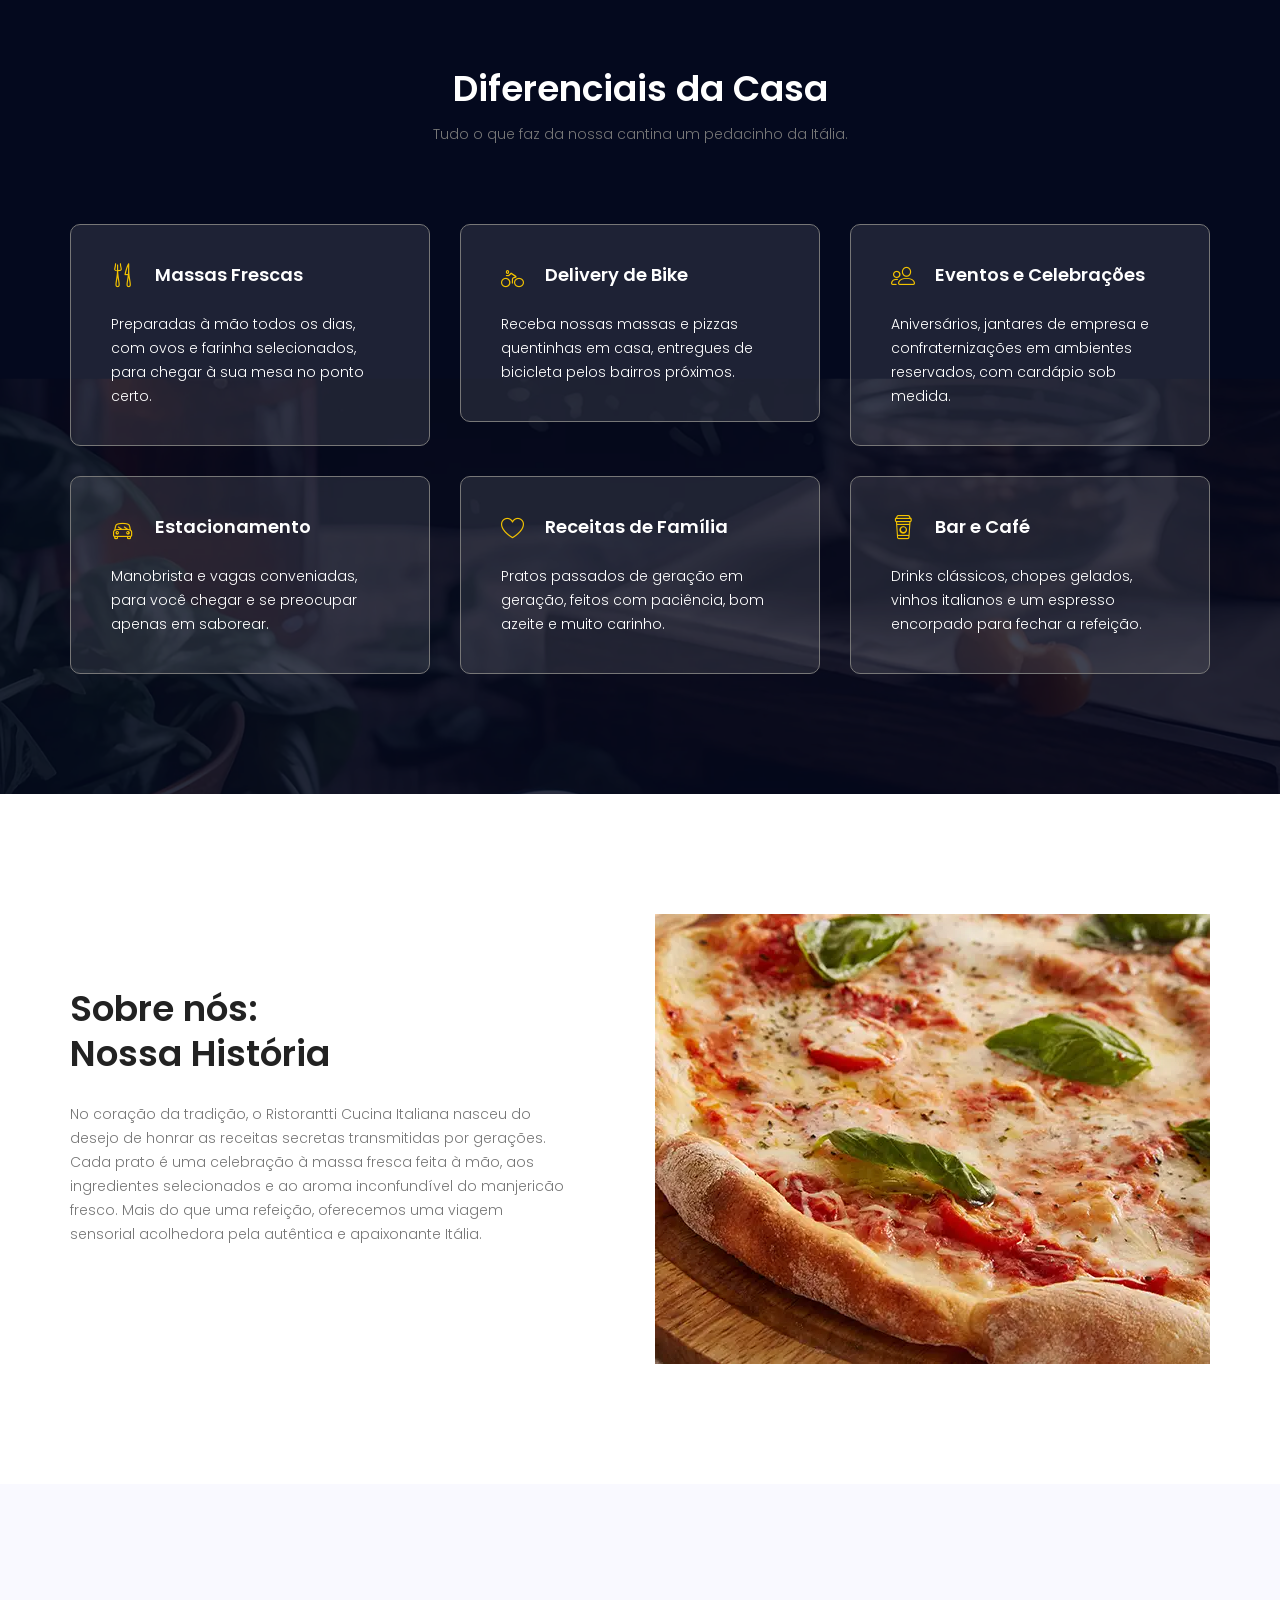
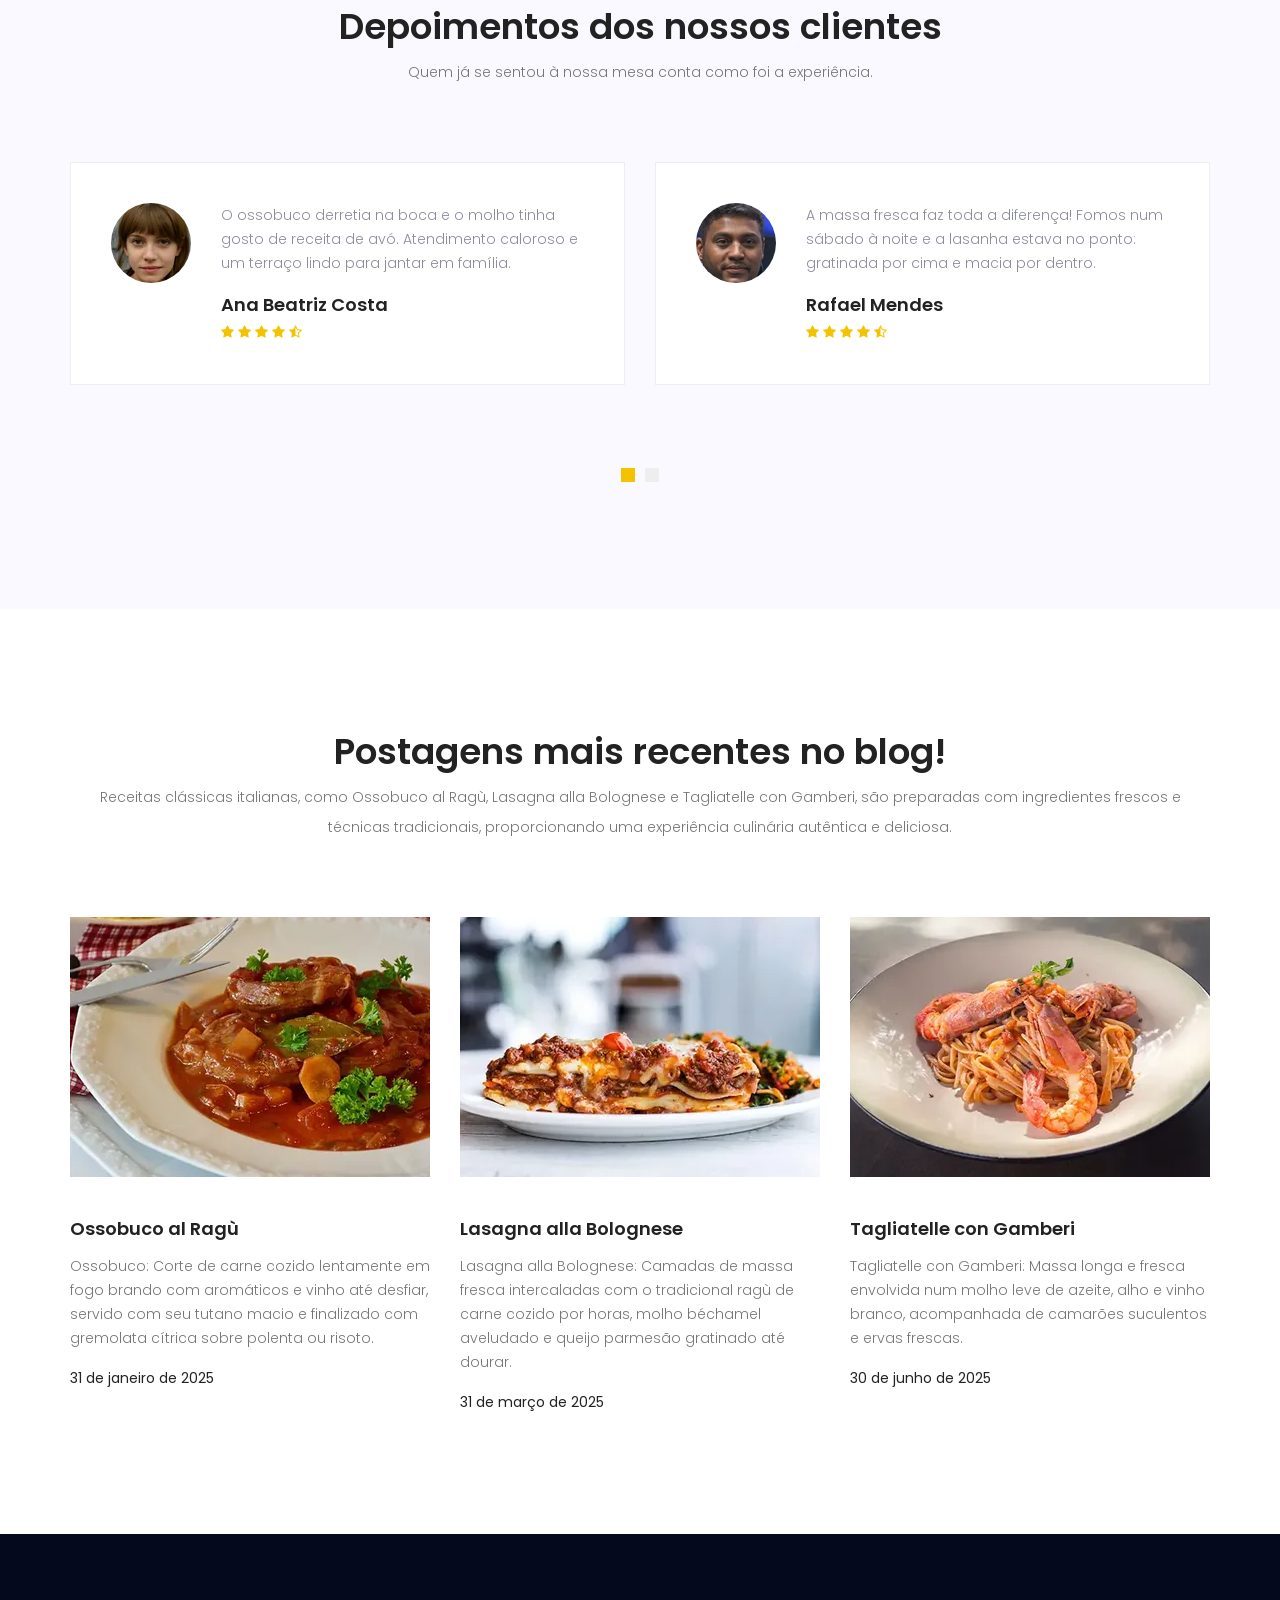
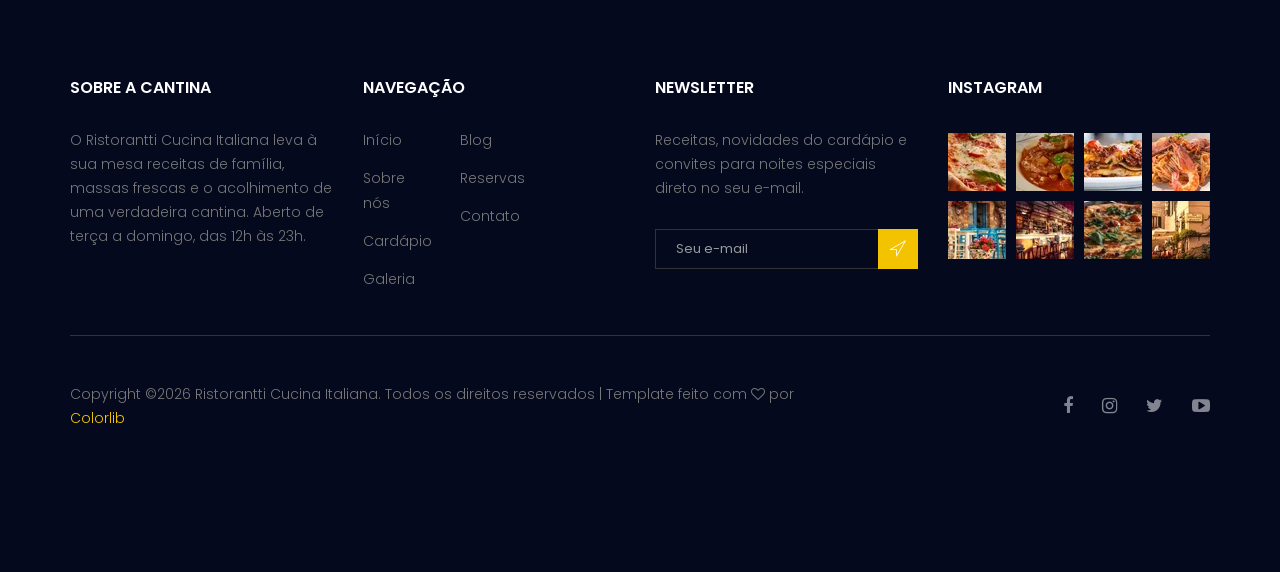
==== commit cf1c1f83: "Adicionando fotos fictícias nas avaliações" ====
--- a/royal-master/index.html
+++ b/royal-master/index.html
@@ -268,7 +268,7 @@
                 </div>
                 <div class="testimonial_slider owl-carousel">
                     <div class="media testimonial_item">
-                        <img class="rounded-circle" src="image/depoimentos/cliente-ana-beatriz-costa-ristorantti.webp" alt="Avatar de Ana Beatriz Costa, cliente do Ristorantti" title="Ana Beatriz Costa">
+                        <img class="rounded-circle" src="image/depoimentos/cliente-ana-beatriz-costa-ristorantti.webp" alt="Foto de perfil de Ana Beatriz Costa, cliente do Ristorantti" title="Ana Beatriz Costa">
                         <div class="media-body">
                             <p>O ossobuco derretia na boca e o molho tinha gosto de receita de avó. Atendimento caloroso e um terraço lindo para jantar em família.</p>
                             <a href="#"><h4 class="sec_h4">Ana Beatriz Costa</h4></a>
@@ -282,7 +282,7 @@
                         </div>
                     </div>
                     <div class="media testimonial_item">
-                        <img class="rounded-circle" src="image/depoimentos/cliente-rafael-mendes-ristorantti.webp" alt="Avatar de Rafael Mendes, cliente do Ristorantti" title="Rafael Mendes">
+                        <img class="rounded-circle" src="image/depoimentos/cliente-rafael-mendes-ristorantti.webp" alt="Foto de perfil de Rafael Mendes, cliente do Ristorantti" title="Rafael Mendes">
                         <div class="media-body">
                             <p>A massa fresca faz toda a diferença! Fomos num sábado à noite e a lasanha estava no ponto: gratinada por cima e macia por dentro.</p>
                             <a href="#"><h4 class="sec_h4">Rafael Mendes</h4></a>
@@ -296,7 +296,7 @@
                         </div>
                     </div>
                     <div class="media testimonial_item">
-                        <img class="rounded-circle" src="image/depoimentos/cliente-camila-ferreira-ristorantti.webp" alt="Avatar de Camila Ferreira, cliente do Ristorantti" title="Camila Ferreira">
+                        <img class="rounded-circle" src="image/depoimentos/cliente-camila-ferreira-ristorantti.webp" alt="Foto de perfil de Camila Ferreira, cliente do Ristorantti" title="Camila Ferreira">
                         <div class="media-body">
                             <p>Ambiente aconchegante, vinhos bem escolhidos e uma sobremesa que merece repetição. Já virou o nosso lugar de comemorar aniversários.</p>
                             <a href="#"><h4 class="sec_h4">Camila Ferreira</h4></a>
@@ -310,7 +310,7 @@
                         </div>
                     </div>
                     <div class="media testimonial_item">
-                        <img class="rounded-circle" src="image/depoimentos/cliente-lucas-oliveira-ristorantti.webp" alt="Avatar de Lucas Oliveira, cliente do Ristorantti" title="Lucas Oliveira">
+                        <img class="rounded-circle" src="image/depoimentos/cliente-lucas-oliveira-ristorantti.webp" alt="Foto de perfil de Lucas Oliveira, cliente do Ristorantti" title="Lucas Oliveira">
                         <div class="media-body">
                             <p>A pizza chegou quentinha, de borda leve e perfumada de manjericão. Foi impossível não repetir. Voltaremos com certeza!</p>
                             <a href="#"><h4 class="sec_h4">Lucas Oliveira</h4></a>
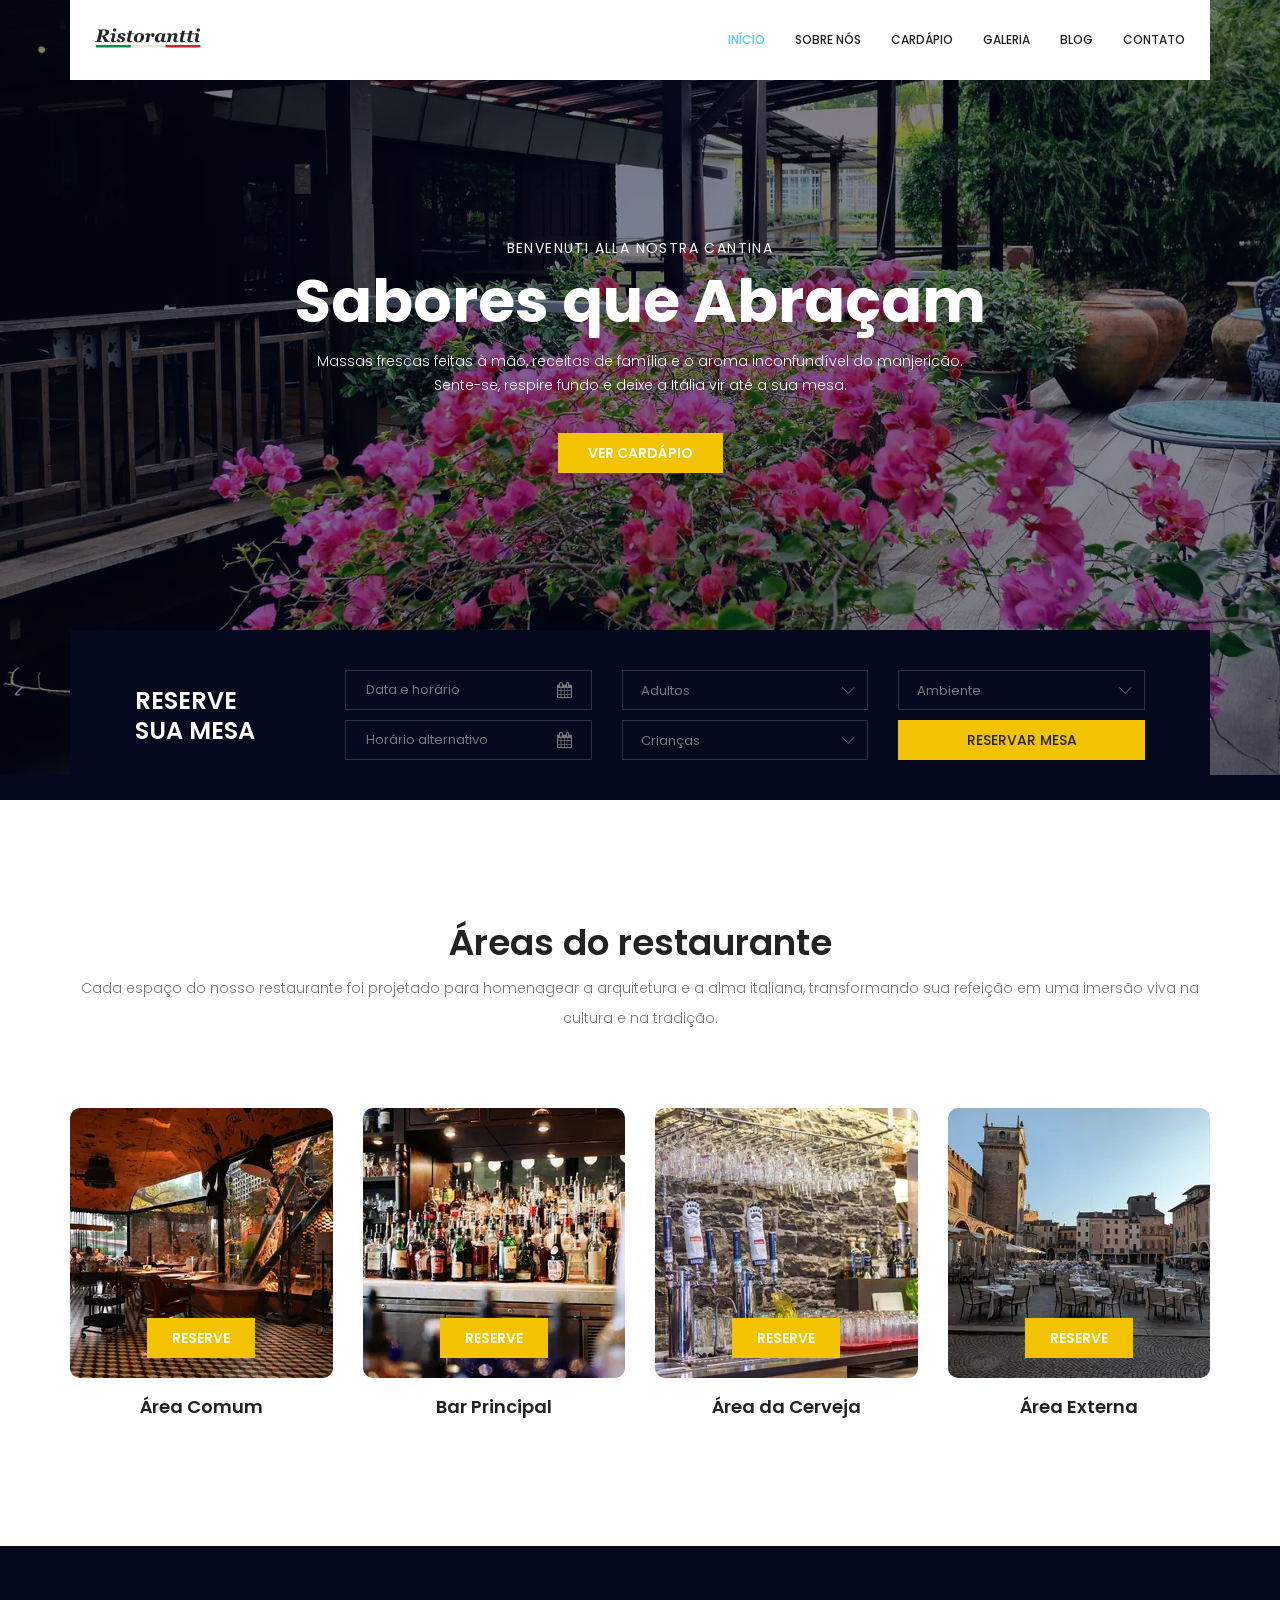
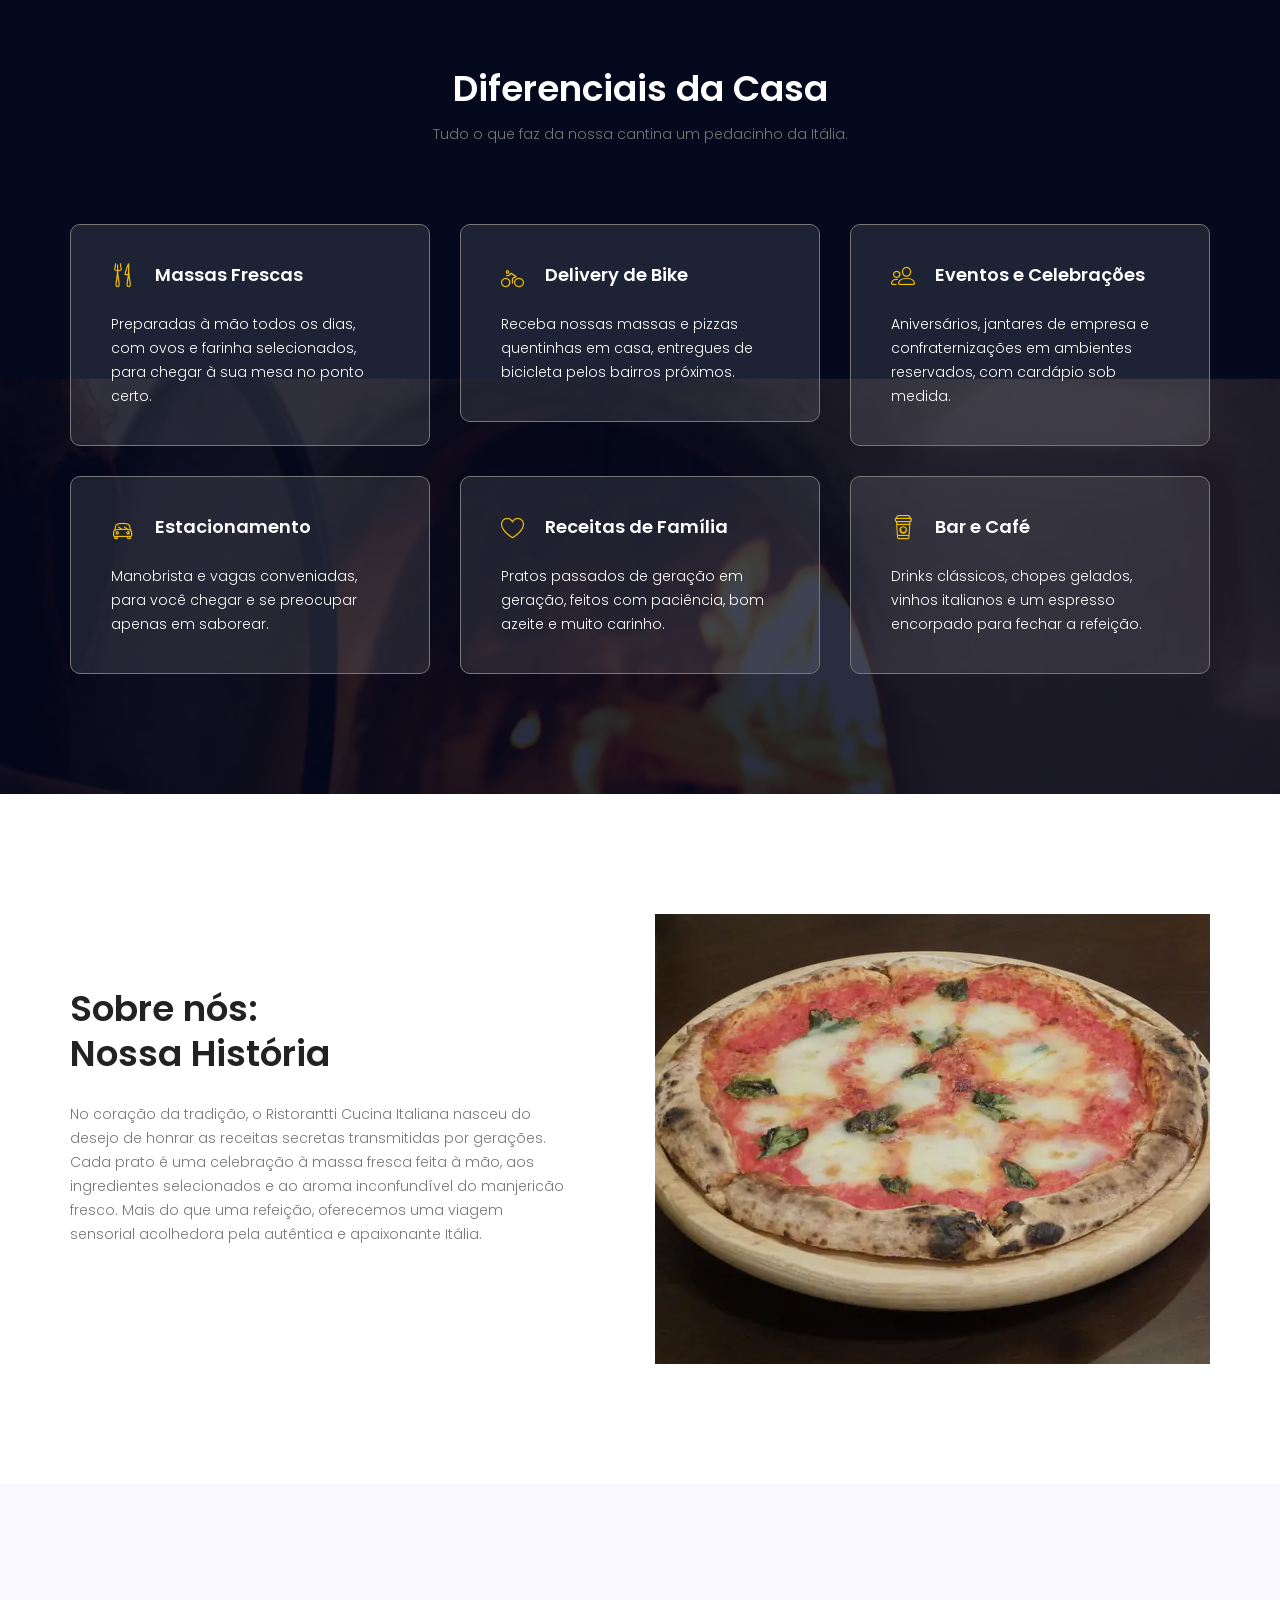
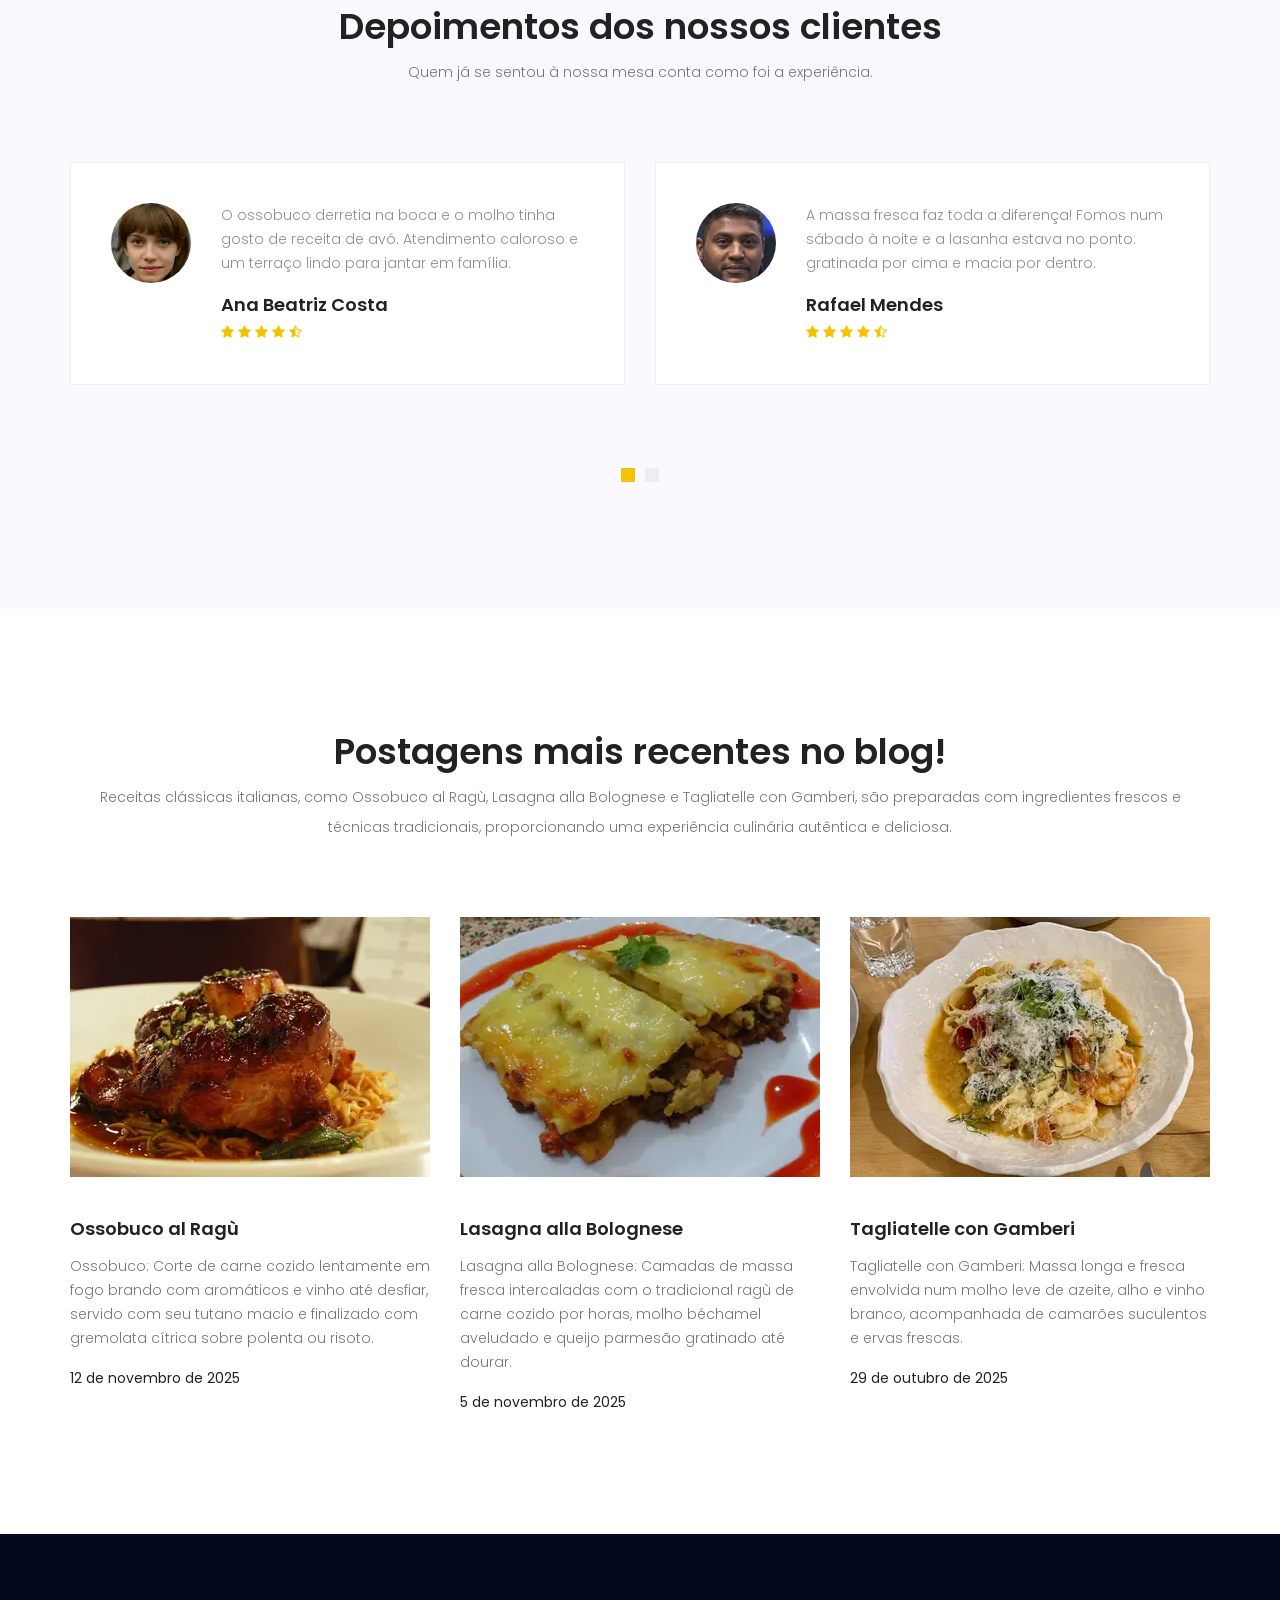
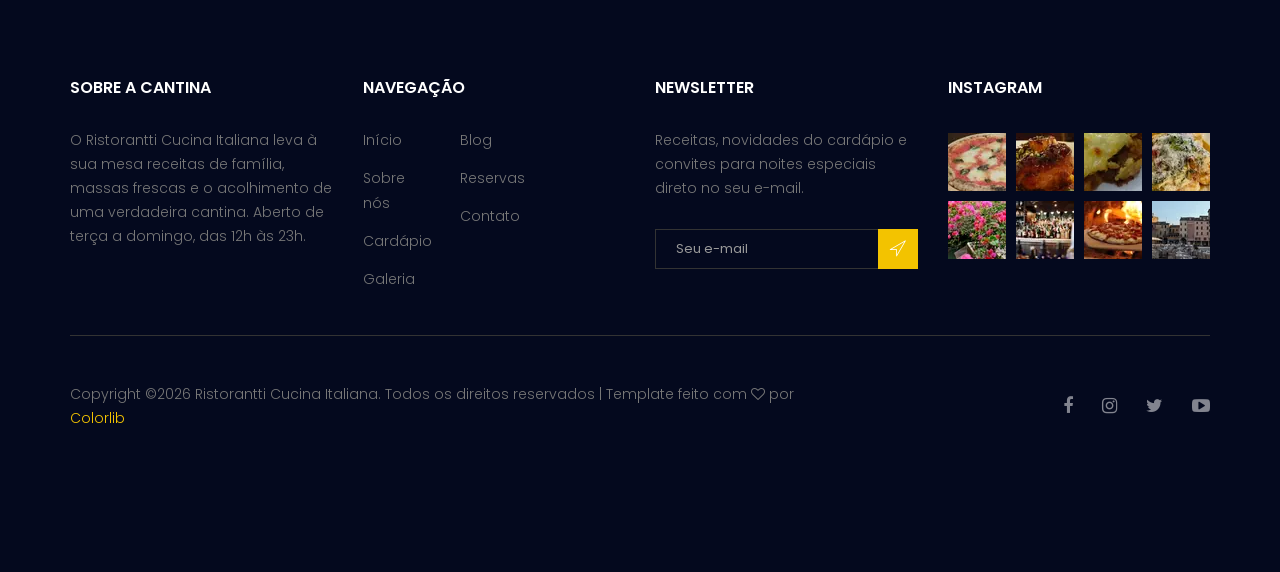
==== commit 8a34c56e: "correção do site" ====
--- a/royal-master/index.html
+++ b/royal-master/index.html
@@ -25,7 +25,7 @@
             <div class="container">
                 <nav class="navbar navbar-expand-lg navbar-light">
                     <!-- Brand and toggle get grouped for better mobile display -->
-                    <a class="navbar-brand logo_h" href="index.html"><img src="image/logo-ristorantti-cucina-italiana.png" alt="Logotipo do Ristorantti Cucina Italiana" title="Ristorantti Cucina Italiana - Início" width="230" height="50"></a>
+                    <a class="navbar-brand logo_h" href="index.html"><img src="image/logo-ristorantti-cucina-italiana.png" alt="Logotipo do Ristorantti Cucina Italiana" title="Ristorantti Cucina Italiana - Início" width="163" height="30"></a>
                     <button class="navbar-toggler" type="button" data-toggle="collapse" data-target="#navbarSupportedContent" aria-controls="navbarSupportedContent" aria-expanded="false" aria-label="Alternar navegação">
                         <span class="icon-bar"></span>
                         <span class="icon-bar"></span>
@@ -80,7 +80,7 @@
                                         <div class="book_tabel_item">
                                             <div class="form-group">
                                                 <div class='input-group date' id='datetimepicker11'>
-                                                    <input type='text' class="form-control" placeholder="Data e horário"/>
+                                                    <input type='text' class="form-control" name="data" placeholder="Data e horário" aria-label="Data e horário da reserva" autocomplete="off" readonly/>
                                                     <span class="input-group-addon">
                                                         <i class="fa fa-calendar" aria-hidden="true"></i>
                                                     </span>
@@ -88,7 +88,7 @@
                                             </div>
                                             <div class="form-group">
                                                 <div class='input-group date' id='datetimepicker1'>
-                                                    <input type='text' class="form-control" placeholder="Horário alternativo"/>
+                                                    <input type='text' class="form-control" name="data_alternativa" placeholder="Horário alternativo" aria-label="Horário alternativo (opcional)" autocomplete="off" readonly/>
                                                     <span class="input-group-addon">
                                                         <i class="fa fa-calendar" aria-hidden="true"></i>
                                                     </span>
@@ -99,8 +99,8 @@
                                     <div class="col-md-4">
                                         <div class="book_tabel_item">
                                             <div class="input-group">
-                                                <select class="wide">
-                                                    <option data-display="Adultos">Adultos</option>
+                                                <select class="wide" name="adultos" aria-label="Número de adultos">
+                                                    <option data-display="Adultos" value="">Adultos</option>
                                                     <option value="1">1 adulto</option>
                                                     <option value="2">2 adultos</option>
                                                     <option value="3">3 adultos</option>
@@ -109,8 +109,8 @@
                                                 </select>
                                             </div>
                                             <div class="input-group">
-                                                <select class="wide">
-                                                    <option data-display="Crianças">Crianças</option>
+                                                <select class="wide" name="criancas" aria-label="Número de crianças">
+                                                    <option data-display="Crianças" value="">Crianças</option>
                                                     <option value="0">Nenhuma</option>
                                                     <option value="1">1 criança</option>
                                                     <option value="2">2 crianças</option>
@@ -122,15 +122,15 @@
                                     <div class="col-md-4">
                                         <div class="book_tabel_item">
                                             <div class="input-group">
-                                                <select class="wide">
-                                                    <option data-display="Ambiente">Ambiente</option>
+                                                <select class="wide" name="ambiente" aria-label="Ambiente preferido">
+                                                    <option data-display="Ambiente" value="">Ambiente</option>
                                                     <option value="1">Área comum</option>
                                                     <option value="2">Bar principal</option>
                                                     <option value="3">Área da cerveja</option>
                                                     <option value="4">Área externa</option>
                                                 </select>
                                             </div>
-                                            <a class="book_now_btn button_hover" href="#">Reservar mesa</a>
+                                            <a class="book_now_btn button_hover" href="#" role="button" title="Enviar o pedido de reserva pelo WhatsApp">Reservar mesa</a>
                                         </div>
                                     </div>
                                 </div>
@@ -153,7 +153,7 @@
                     <div class="col-lg-3 col-sm-6">
                         <div class="accomodation_item text-center">
                             <div class="hotel_img">
-                                <img src="image/ambientes/salao-principal-restaurante-italiano-rustico.webp" alt="Área comum do restaurante: salão com mesas e cadeiras de madeira e decoração rústica italiana" title="Área comum - Ristorantti Cucina Italiana">
+                                <img src="image/ambientes/salao-principal-piso-ladrilhos-restaurante-italiano.webp" alt="Área comum do restaurante: salão com piso de ladrilhos, mesas de madeira e janelas de vidro para o jardim" title="Área comum - Ristorantti Cucina Italiana">
                                 <a href="accomodation.html#reserva" class="btn theme_btn button_hover">Reserve</a>
                             </div>
                             <a href="accomodation.html"><h4 class="sec_h4">Área Comum</h4></a>
@@ -171,7 +171,7 @@
                     <div class="col-lg-3 col-sm-6">
                         <div class="accomodation_item text-center">
                             <div class="hotel_img">
-                                <img src="image/ambientes/area-da-cerveja-chopeiras-bar-cantina-italiana.webp" alt="Área da cerveja com chopeiras de cervejas importadas sobre o balcão de madeira" title="Área da cerveja - Ristorantti Cucina Italiana">
+                                <img src="image/ambientes/area-da-cerveja-chopeiras-bar-cantina-italiana.webp" alt="Área da cerveja com chopeiras de cervejas importadas diante de uma parede de pedra com taças penduradas" title="Área da cerveja - Ristorantti Cucina Italiana">
                                 <a href="accomodation.html#reserva" class="btn theme_btn button_hover">Reserve</a>
                             </div>
                             <a href="accomodation.html"><h4 class="sec_h4">Área da Cerveja</h4></a>
@@ -180,7 +180,7 @@
                     <div class="col-lg-3 col-sm-6">
                         <div class="accomodation_item text-center">
                             <div class="hotel_img">
-                                <img src="image/ambientes/area-externa-mesas-rua-italiana-bar-pizzaria.webp" alt="Área externa do restaurante com mesas ao ar livre em uma charmosa rua italiana" title="Área externa - Ristorantti Cucina Italiana">
+                                <img src="image/ambientes/area-externa-mesas-praca-italiana-restaurante.webp" alt="Área externa do restaurante com mesas ao ar livre em uma charmosa praça italiana" title="Área externa - Ristorantti Cucina Italiana">
                                 <a href="accomodation.html#reserva" class="btn theme_btn button_hover">Reserve</a>
                             </div>
                             <a href="accomodation.html"><h4 class="sec_h4">Área Externa</h4></a>
@@ -339,12 +339,12 @@
                     <div class="col-lg-4 col-md-6">
                         <div class="single-recent-blog-post">
                             <div class="thumb">
-                                <img class="img-fluid" src="image/blog/ossobuco-al-ragu-prato-tradicional-italiano.webp" alt="Ossobuco al Ragù servido em prato branco com molho de tomate, cenoura e salsinha" title="Ossobuco al Ragù - receita italiana tradicional">
+                                <img class="img-fluid" src="image/blog/ossobuco-al-ragu-prato-tradicional-italiano.webp" alt="Ossobuco al Ragù servido em prato branco dourado, com molho e ervas frescas" title="Ossobuco al Ragù - receita italiana tradicional">
                             </div>
                             <div class="details">
                                 <a href="blog-single.html"><h4 class="sec_h4">Ossobuco al Ragù</h4></a>
                                 <p>Ossobuco: Corte de carne cozido lentamente em fogo brando com aromáticos e vinho até desfiar, servido com seu tutano macio e finalizado com gremolata cítrica sobre polenta ou risoto.</p>
-                                <h6 class="date title_color">31 de janeiro de 2025</h6>
+                                <h6 class="date title_color">12 de novembro de 2025</h6>
                             </div>
                         </div>
                     </div>
@@ -356,7 +356,7 @@
                             <div class="details">
                                 <a href="#"><h4 class="sec_h4">Lasagna alla Bolognese</h4></a>
                                 <p>Lasagna alla Bolognese: Camadas de massa fresca intercaladas com o tradicional ragù de carne cozido por horas, molho béchamel aveludado e queijo parmesão gratinado até dourar.</p>
-                                <h6 class="date title_color">31 de março de 2025</h6>
+                                <h6 class="date title_color">5 de novembro de 2025</h6>
                             </div>
                         </div>
                     </div>
@@ -368,7 +368,7 @@
                             <div class="details">
                                 <a href="#"><h4 class="sec_h4">Tagliatelle con Gamberi</h4></a>
                                 <p>Tagliatelle con Gamberi: Massa longa e fresca envolvida num molho leve de azeite, alho e vinho branco, acompanhada de camarões suculentos e ervas frescas.</p>
-                                <h6 class="date title_color">30 de junho de 2025</h6>
+                                <h6 class="date title_color">29 de outubro de 2025</h6>
                             </div>
                         </div>
                     </div>
@@ -432,10 +432,10 @@
                                 <li><img src="image/instagram/ossobuco-molho-de-tomate-instagram-ristorantti.webp" alt="Instagram do Ristorantti: ossobuco com molho de tomate" title="Ossobuco al Ragù"></li>
                                 <li><img src="image/instagram/lasagna-bolognese-instagram-ristorantti.webp" alt="Instagram do Ristorantti: lasagna alla Bolognese" title="Lasagna alla Bolognese"></li>
                                 <li><img src="image/instagram/massa-com-camarao-instagram-ristorantti.webp" alt="Instagram do Ristorantti: massa com camarão" title="Massa com camarão"></li>
-                                <li><img src="image/instagram/terraco-mesas-azuis-instagram-ristorantti.webp" alt="Instagram do Ristorantti: mesas e cadeiras azuis no terraço" title="Terraço italiano"></li>
+                                <li><img src="image/instagram/terraco-flores-rosas-instagram-ristorantti.webp" alt="Instagram do Ristorantti: flores rosas no terraço" title="Terraço italiano"></li>
                                 <li><img src="image/instagram/bar-principal-instagram-ristorantti.webp" alt="Instagram do Ristorantti: bar principal" title="Bar principal"></li>
-                                <li><img src="image/instagram/pizza-no-forno-instagram-ristorantti.webp" alt="Instagram do Ristorantti: pizza artesanal com manjericão e tomates" title="Pizza artesanal"></li>
-                                <li><img src="image/instagram/rua-italiana-mesas-instagram-ristorantti.webp" alt="Instagram do Ristorantti: mesas ao ar livre na rua italiana" title="Área externa"></li>
+                                <li><img src="image/instagram/pizza-no-forno-instagram-ristorantti.webp" alt="Instagram do Ristorantti: pizza artesanal indo ao forno a lenha" title="Pizza artesanal"></li>
+                                <li><img src="image/instagram/praca-italiana-mesas-instagram-ristorantti.webp" alt="Instagram do Ristorantti: mesas ao ar livre na praça italiana" title="Área externa"></li>
                             </ul>
                         </div>
                     </div>
--- a/royal-master/css/style.css
+++ b/royal-master/css/style.css
@@ -718,7 +718,7 @@
 }
 
 .blog_banner .bg-parallax {
-  background: url("../image/cabecalho-blog-pizza-forno-manjericao.webp") no-repeat scroll center center;
+  background: url("../image/cabecalho-blog-pizza-forno-a-lenha.webp") no-repeat scroll center center;
 }
 
 .blog_banner .banner_content {
@@ -751,7 +751,7 @@
 }
 
 .blog_banner_two .bg-parallax {
-  background: url("../image/cabecalho-post-fachada-rustica-cantina-italiana.webp") no-repeat scroll center top/cover;
+  background: url("../image/cabecalho-post-varanda-rustica-cantina-italiana.webp") no-repeat scroll center top/cover;
 }
 
 /*=============End Blog Banner css =============*/
@@ -829,7 +829,7 @@
 }
 
 .facilities_area .bg-parallax {
-  background: url("../image/pizza-italiana-artesanal-ingredientes-frescos.webp") no-repeat scroll center 0/cover;
+  background: url("../image/pizza-artesanal-forno-a-lenha-cantina-italiana.webp") no-repeat scroll center 0/cover;
   opacity: 0.15;
 }
 
@@ -3601,4 +3601,30 @@
 
 /*---------------------------------------------------- */
 
+/*---------------------------------------------------- */
+/* Aviso da reserva de mesa (js/custom.js)               */
+/*---------------------------------------------------- */
+.reserva_aviso {
+  display: none;
+  position: fixed;
+  left: 50%;
+  bottom: 28px;
+  transform: translateX(-50%);
+  z-index: 99999;
+  max-width: 92%;
+  padding: 14px 22px;
+  background: #222;
+  color: #fff;
+  font-family: "Poppins", sans-serif;
+  font-size: 14px;
+  line-height: 1.5;
+  border-left: 5px solid #008C45;
+  border-radius: 3px;
+  box-shadow: 0 10px 30px rgba(0, 0, 0, 0.35);
+}
+
+.reserva_aviso.erro {
+  border-left-color: #CD212A;
+}
+
 /*# sourceMappingURL=style.css.map */
